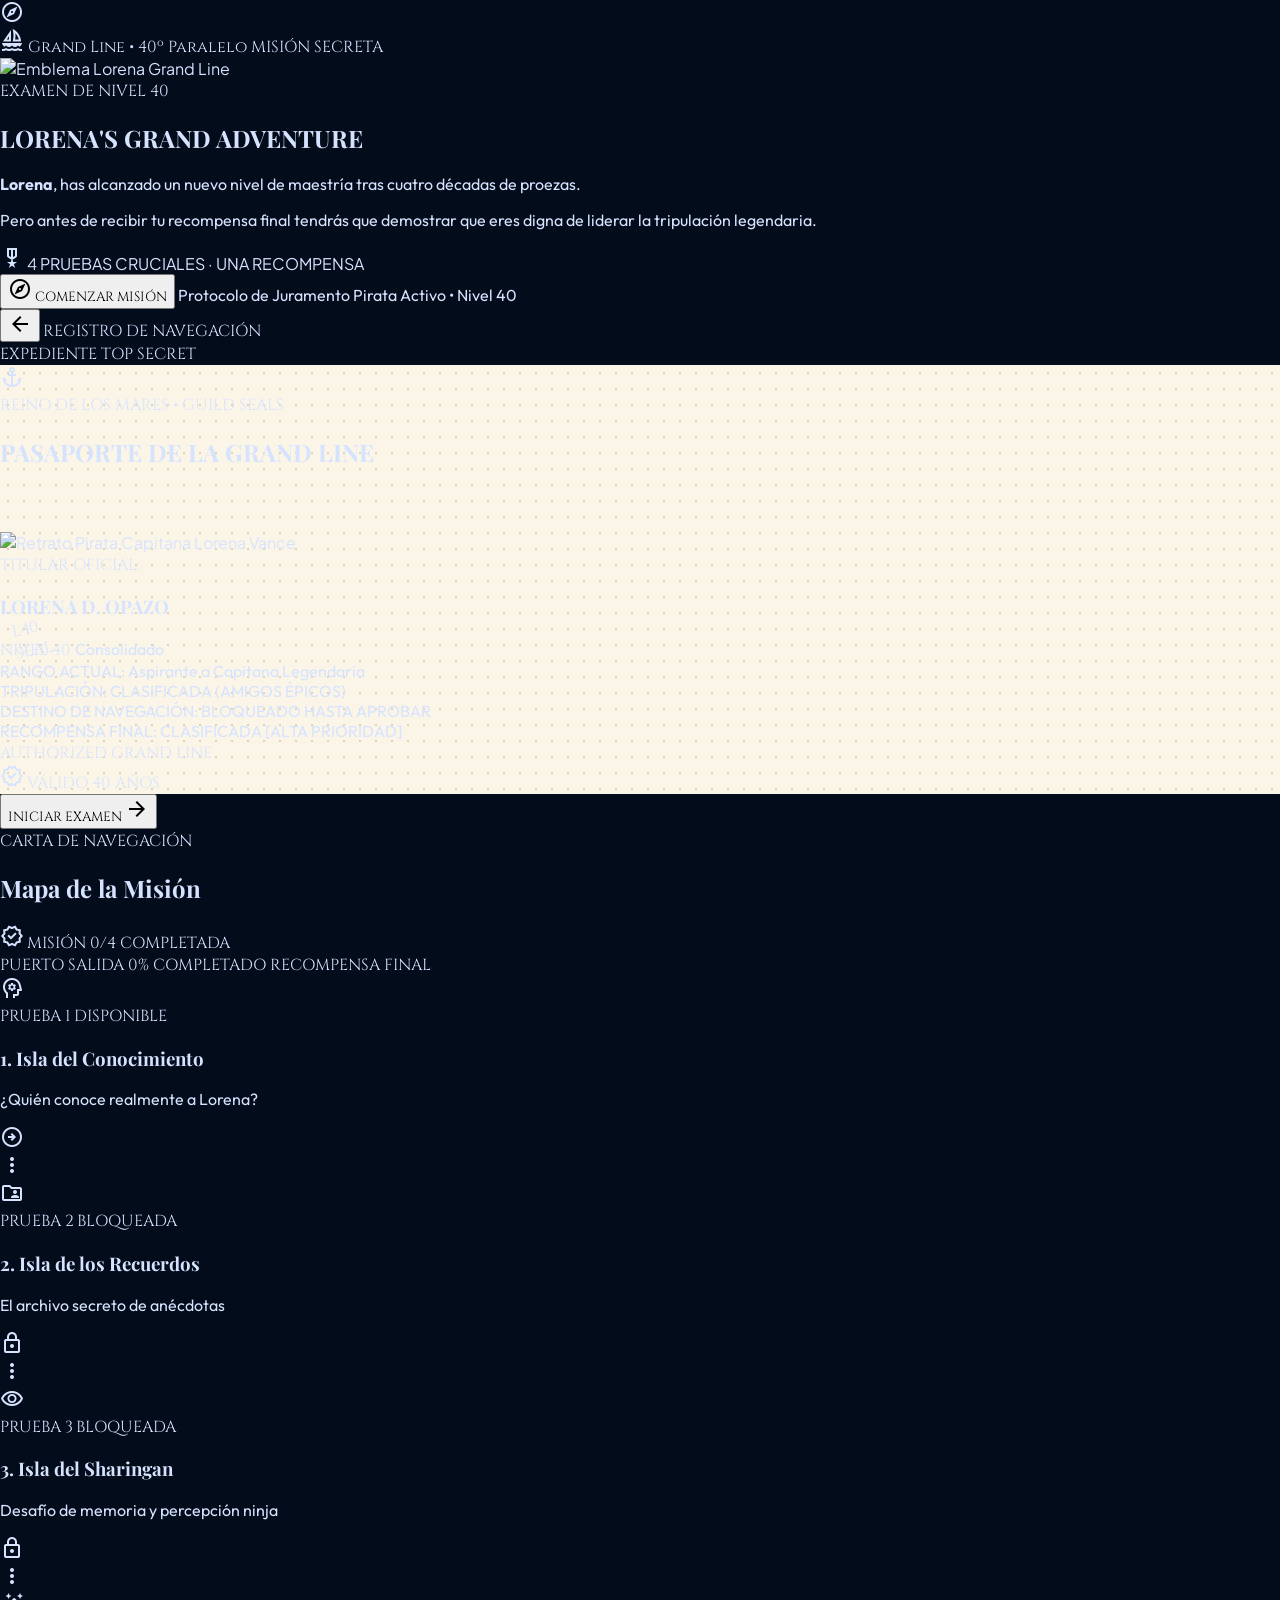
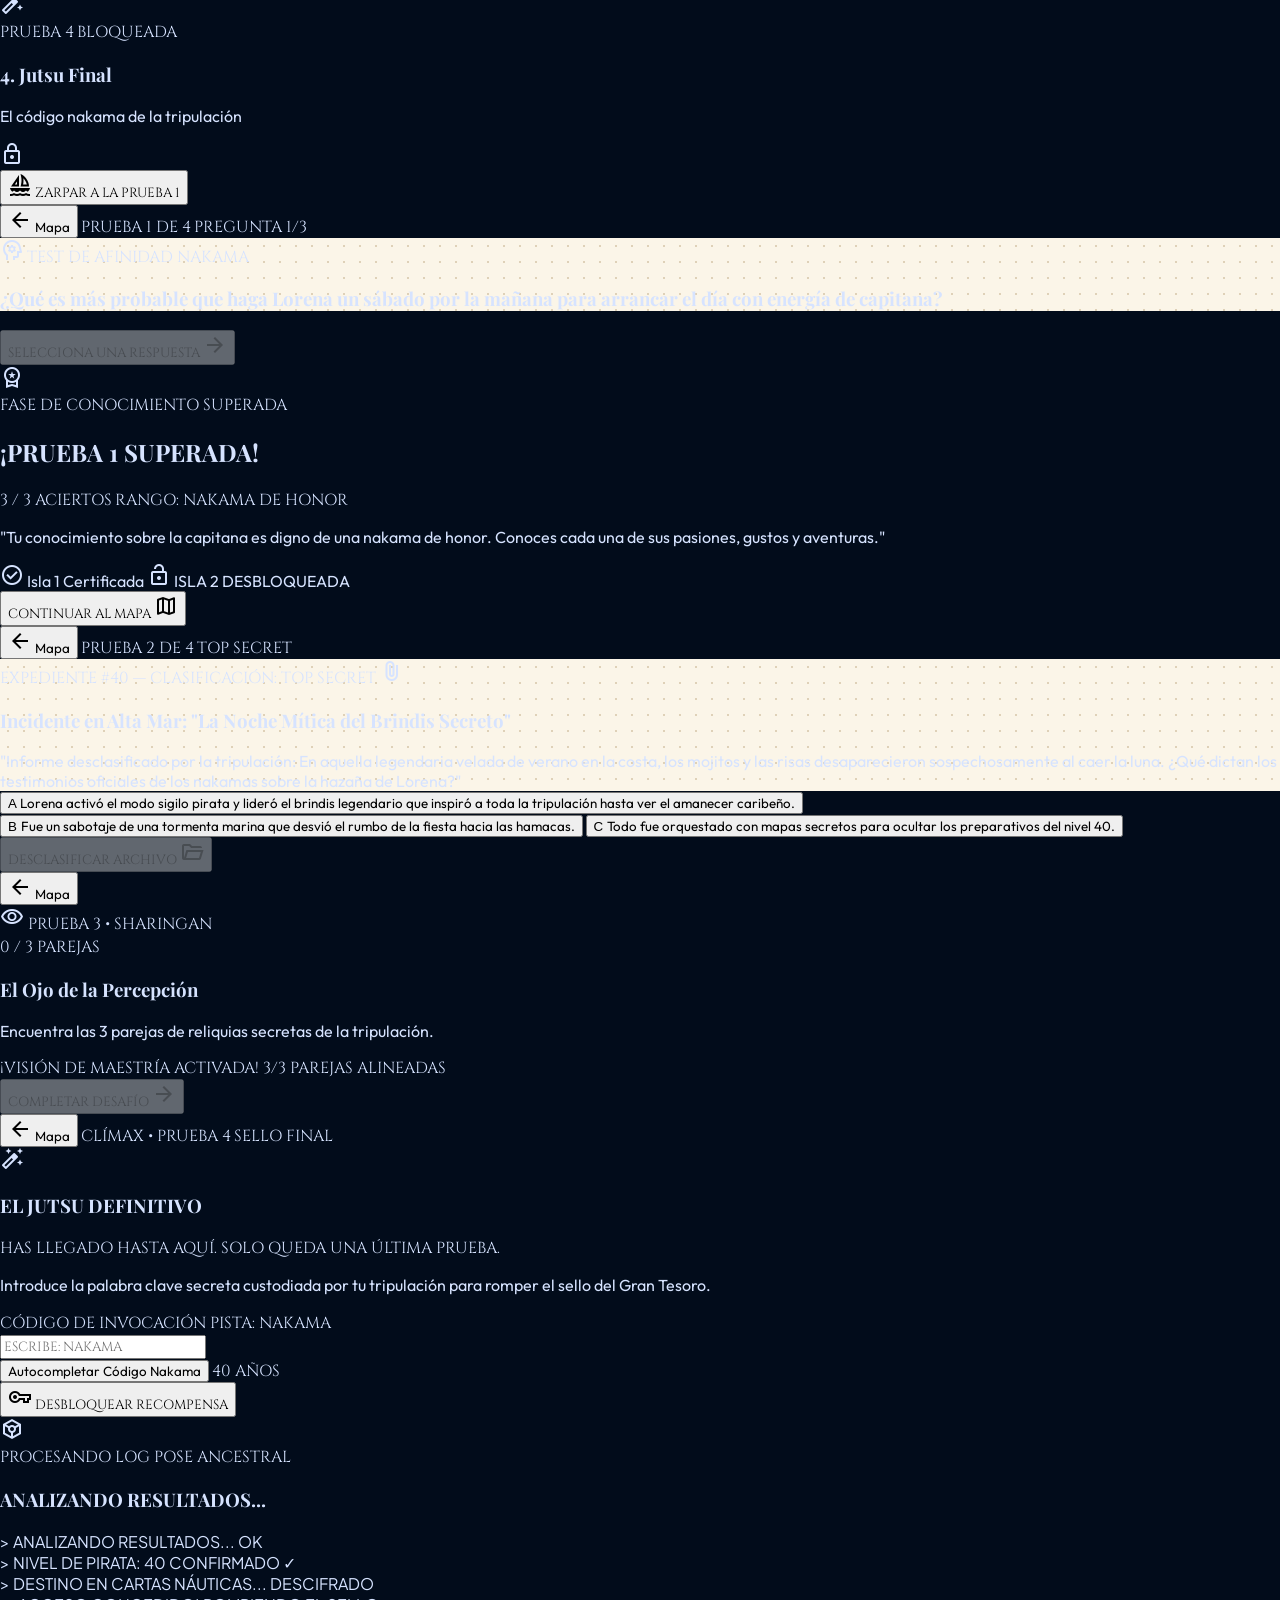
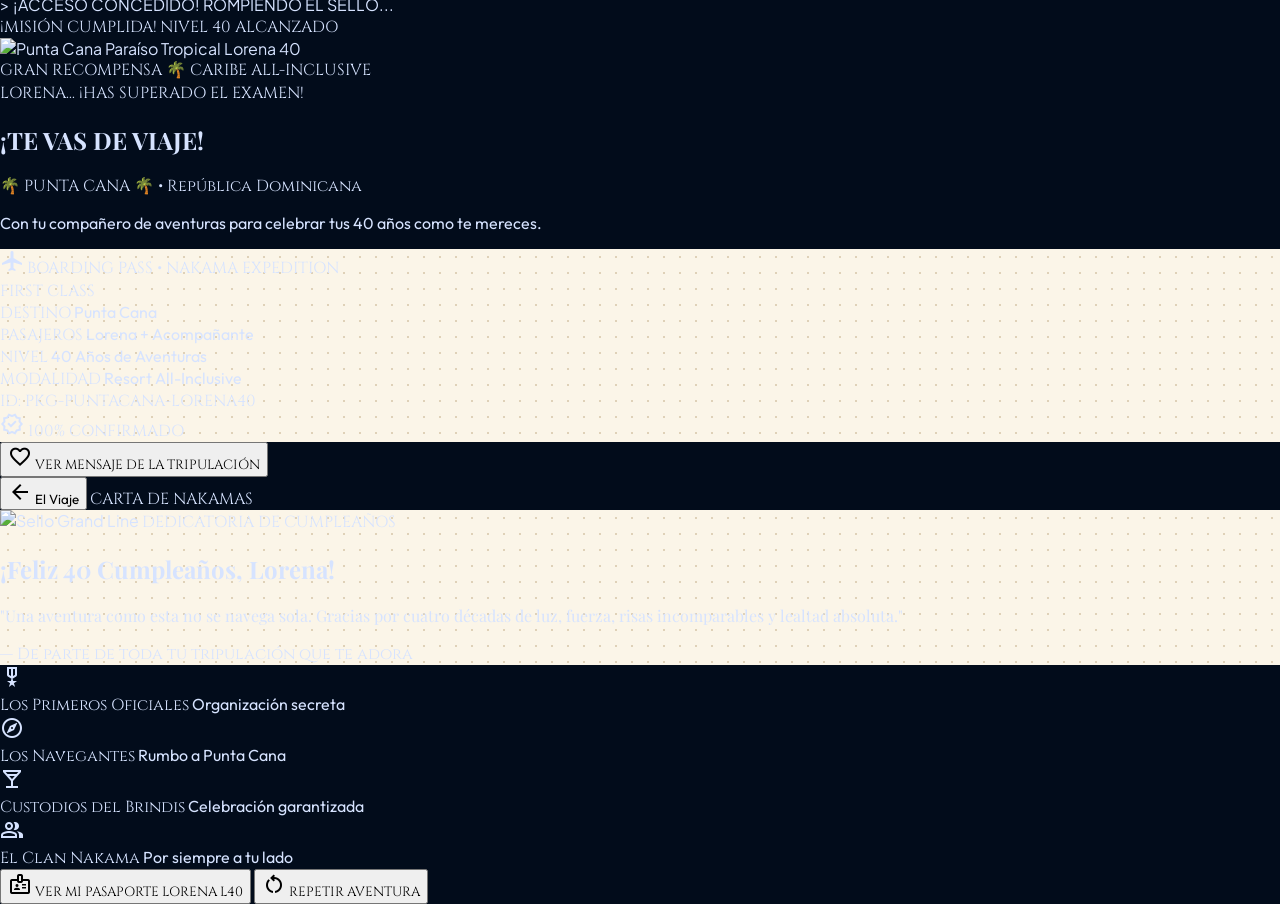
==== index.html @ ae511974 "cambios diseño" ====
<!DOCTYPE html>

<html class="dark" lang="es"><head>
<meta charset="utf-8"/>
<meta content="width=device-width, initial-scale=1.0, maximum-scale=1.0, user-scalable=no, viewport-fit=cover" name="viewport"/>
<title>Lorena L40 • Examen Grand Line</title>
<link href="https://fonts.googleapis.com" rel="preconnect"/>
<link crossorigin="" href="https://fonts.gstatic.com" rel="preconnect"/>
<link href="https://fonts.googleapis.com/css2?family=Outfit:wght@400;500;600;700;800&amp;family=Playfair+Display:ital,wght@0,600;0,700;0,900;1,600&amp;family=Plus+Jakarta+Sans:wght@400;500;600;700&amp;family=Cinzel:wght@600;700;900&amp;display=swap" rel="stylesheet"/>
<link href="https://fonts.googleapis.com/css2?family=Material+Symbols+Outlined:wght,FILL@100..700,0..1&amp;display=swap" rel="stylesheet"/>
<style>
    @layer base {
      html, body {
        margin: 0;
        padding: 0;
        background-color: #020c1b;
        color: #d6e3ff;
        font-family: 'Plus Jakarta Sans', sans-serif;
        -webkit-tap-highlight-color: transparent;
      }
    }
    .font-serif-pirate {
      font-family: 'Playfair Display', serif;
    }
    .font-cinzel {
      font-family: 'Cinzel', serif;
    }
    .font-outfit {
      font-family: 'Outfit', sans-serif;
    }
    .parchment-texture {
      background-color: #fbf5e8;
      background-image: radial-gradient(#dfd1b8 1px, transparent 0);
      background-size: 16px 16px;
    }
    .rotate-stamp {
      transform: rotate(-12deg);
    }
    /* Card flip for Memory Game */
    .perspective-1000 {
      perspective: 1000px;
    }
    .transform-style-3d {
      transform-style: preserve-3d;
    }
    .backface-hidden {
      backface-visibility: hidden;
    }
    .rotate-y-180 {
      transform: rotateY(180deg);
    }
    @keyframes pulseGlow {
      0%, 100% { box-shadow: 0 0 25px rgba(212,175,55,0.4), inset 0 0 15px rgba(212,175,55,0.2); }
      50% { box-shadow: 0 0 45px rgba(212,175,55,0.7), inset 0 0 25px rgba(212,175,55,0.4); }
    }
    .pulse-glow-gold {
      animation: pulseGlow 2.5s infinite ease-in-out;
    }
    @keyframes confettiFloat {
      0% { transform: translateY(0) rotate(0deg); opacity: 1; }
      100% { transform: translateY(600px) rotate(360deg); opacity: 0; }
    }
    .confetti-piece {
      position: absolute;
      width: 10px;
      height: 14px;
      border-radius: 2px;
      pointer-events: none;
      animation: confettiFloat 4s linear infinite;
    }
  </style>
<script src="https://cdn.tailwindcss.com?plugins=forms,container-queries"></script>
<script id="tailwind-config">
    tailwind.config = {
      darkMode: "class",
      theme: {
        extend: {
          colors: {
            "surface-container-lowest": "#010814",
            "surface-dim": "#041329",
            "surface": "#041329",
            "surface-container": "#0b1b36",
            "surface-container-high": "#142749",
            "surface-container-highest": "#1f3761",
            "on-surface": "#e2ecff",
            "on-surface-variant": "#bac6dc",
            "primary": "#f2ca50",
            "primary-container": "#d4af37",
            "on-primary": "#2a1f00",
            "tertiary": "#40e0d0",
            "tertiary-container": "#00534c",
            "secondary": "#ff6b6b",
            "secondary-container": "#8b0000",
            "antique-parchment": "#fbf5e8",
            "parchment-border": "#d8c49e",
            "parchment-ink": "#2d1b0c",
            "crimson-seal": "#a31d1d"
          }
        }
      }
    };
  </script>
</head>
<body class="bg-[#020c1b] text-on-surface min-h-screen flex flex-col justify-center items-center selection:bg-primary selection:text-on-primary antialiased">
<!-- Background Ambience Lines -->
<div class="fixed inset-0 pointer-events-none opacity-20 bg-[radial-gradient(circle_at_50%_20%,#1a365d_0%,transparent_70%)]"></div>
<!-- Real Fullscreen Mobile-First Container -->
<main class="w-full max-w-xl min-h-screen flex flex-col justify-between relative z-10 bg-surface shadow-[0_0_60px_rgba(0,0,0,0.85)] border-x border-[#1a2f50]/40 overflow-x-hidden">
<!-- ========================================================
         SCREEN 1: INTRO (DEFAULT ACTIVE)
    ======================================================== -->
<section class="app-screen flex flex-col justify-between min-h-screen px-6 py-8 relative" id="screen-intro">
<!-- Watermark Compass Rose -->
<div class="absolute -right-20 -top-20 w-80 h-80 opacity-5 pointer-events-none text-primary">
<span class="material-symbols-outlined text-[320px]">explore</span>
</div>
<!-- Header Top Status -->
<div class="flex items-center justify-between text-xs tracking-widest text-primary/80 font-cinzel uppercase pt-2">
<span class="flex items-center gap-1.5">
<span class="material-symbols-outlined text-[16px] text-tertiary">sailing</span>
          Grand Line • 40º Paralelo
        </span>
<span class="px-2 py-0.5 rounded-full bg-surface-container-high border border-primary/30 text-primary font-bold">
          MISIÓN SECRETA
        </span>
</div>
<!-- Center Hero Announcement -->
<div class="flex flex-col items-center text-center my-auto py-6">
<!-- Golden Compass Official Seal -->
<div class="relative mb-6">
<div class="absolute inset-0 rounded-full bg-primary/20 blur-xl animate-pulse"></div>
<img alt="Emblema Lorena Grand Line" class="w-32 h-32 object-contain relative z-10 drop-shadow-[0_10px_25px_rgba(212,175,55,0.45)]" src="https://lh3.googleusercontent.com/aida/[base64]"/>
</div>
<span class="px-3 py-1 rounded-full bg-secondary-container/80 text-[#ffd5d5] font-cinzel text-xs font-bold tracking-widest uppercase border border-red-500/40 mb-3 shadow-lg">
          EXAMEN DE NIVEL 40
        </span>
<h1 class="font-serif-pirate text-4xl sm:text-5xl text-primary font-bold tracking-tight leading-none mb-3">
          LORENA'S GRAND ADVENTURE
        </h1>
<div class="w-24 h-1 bg-gradient-to-r from-transparent via-primary to-transparent my-3"></div>
<div class="bg-surface-container-low/90 backdrop-blur-md p-5 rounded-2xl border border-primary/20 shadow-2xl text-left mt-2 max-w-md">
<p class="font-outfit text-base text-on-surface leading-relaxed mb-3">
<strong class="text-primary font-bold">Lorena</strong>, has alcanzado un nuevo nivel de maestría tras cuatro décadas de proezas.
          </p>
<p class="font-outfit text-sm text-on-surface-variant leading-relaxed mb-4">
            Pero antes de recibir tu recompensa final tendrás que demostrar que eres digna de liderar la tripulación legendaria.
          </p>
<div class="flex items-center gap-2 p-2.5 rounded-xl bg-surface-container-high/70 border border-tertiary/30 text-tertiary text-xs font-semibold uppercase tracking-wider">
<span class="material-symbols-outlined text-[20px]">military_tech</span>
<span>4 PRUEBAS CRUCIALES · UNA RECOMPENSA</span>
</div>
</div>
</div>
<!-- Action Button -->
<div class="flex flex-col gap-2 pt-4">
<button class="w-full py-4 px-6 rounded-2xl bg-gradient-to-r from-primary-container via-primary to-yellow-300 text-on-primary font-cinzel font-bold text-lg tracking-wider flex items-center justify-center gap-3 shadow-[0_8px_30px_rgba(212,175,55,0.35)] active:scale-98 transition-all hover:brightness-110" onclick="goToScreen('screen-passport')">
<span class="material-symbols-outlined text-[24px]">explore</span>
<span>COMENZAR MISIÓN</span>
</button>
<span class="text-center text-[11px] text-on-surface-variant/60 font-outfit uppercase tracking-widest">
          Protocolo de Juramento Pirata Activo • Nivel 40
        </span>
</div>
</section>
<!-- ========================================================
         SCREEN 2: PASAPORTE (PIRATE GUILD DOCUMENT)
    ======================================================== -->
<section class="app-screen hidden flex-col justify-between min-h-screen px-5 py-7 relative bg-[#090e17]" id="screen-passport">
<!-- Header -->
<div class="flex items-center justify-between border-b border-[#2d3f5e]/50 pb-3">
<div class="flex items-center gap-2">
<button class="text-on-surface-variant hover:text-primary transition-colors flex items-center" onclick="goToScreen('screen-intro')">
<span class="material-symbols-outlined text-[20px]">arrow_back</span>
</button>
<span class="font-cinzel text-xs text-primary font-bold tracking-widest uppercase">REGISTRO DE NAVEGACIÓN</span>
</div>
<span class="px-2.5 py-0.5 rounded bg-crimson-seal/80 text-white font-cinzel text-[10px] font-bold tracking-wider">
          EXPEDIENTE TOP SECRET
        </span>
</div>
<!-- Authentic Aged Parchment Document Card -->
<div class="my-auto py-3">
<div class="parchment-texture text-parchment-ink rounded-3xl p-5 border-4 border-parchment-border shadow-[0_20px_50px_rgba(0,0,0,0.8)] relative overflow-hidden flex flex-col gap-4">
<!-- Background Guild Stamp Watermark -->
<div class="absolute -right-12 -bottom-10 opacity-10 pointer-events-none rotate-12">
<span class="material-symbols-outlined text-[220px] text-parchment-ink">anchor</span>
</div>
<!-- Document Header -->
<div class="flex items-center justify-between border-b-2 border-dashed border-[#b8a078] pb-3">
<div class="flex flex-col">
<span class="font-cinzel text-[10px] tracking-widest text-[#7a5c32] font-bold">REINO DE LOS MARES • GUILD SEALS</span>
<h2 class="font-serif-pirate text-xl font-bold text-[#321706] tracking-tight">PASAPORTE DE LA GRAND LINE</h2>
</div>
<div class="w-10 h-10 rounded-full border-2 border-crimson-seal flex items-center justify-center text-crimson-seal font-cinzel text-[9px] font-extrabold uppercase text-center rotate-stamp leading-tight">
              L40<br/>SEAL
            </div>
</div>
<!-- Main Profile Row -->
<div class="flex gap-4 items-center">
<!-- Portrait Image with Authentic Stamp Framing -->
<div class="relative w-28 h-28 shrink-0 rounded-full border-4 border-[#bca06c] shadow-lg overflow-hidden bg-[#ecdcc0]">
<img alt="Retrato Pirata Capitana Lorena Vance" class="w-full h-full object-cover" src="https://lh3.googleusercontent.com/aida/[base64]"/>
<div class="absolute inset-0 bg-[#d4af37]/10 pointer-events-none"></div>
</div>
<!-- Identity Data -->
<div class="flex flex-col flex-1 min-w-0">
<span class="font-cinzel text-[10px] font-bold text-[#8c6735] uppercase tracking-wider">TITULAR OFICIAL:</span>
<h3 class="font-serif-pirate text-2xl font-black text-[#2e1505] truncate leading-tight">LORENA D. OPAZO</h3>
<div class="inline-flex items-center gap-1.5 mt-1">
<span class="px-2 py-0.5 rounded bg-crimson-seal text-white font-cinzel text-[10px] font-bold uppercase tracking-wider">
                  NIVEL 40
                </span>
<span class="text-[11px] font-bold text-[#6d4d23] font-outfit">Consolidado</span>
</div>
</div>
</div>
<!-- Specifications Ledger Table -->
<div class="bg-[#f0e3cc] rounded-xl p-3.5 border border-[#dfcdae] flex flex-col gap-2 font-outfit text-xs text-[#3a200d]">
<div class="flex justify-between items-center border-b border-[#dfcdae]/80 pb-1.5">
<span class="font-semibold text-[#735028]">RANGO ACTUAL:</span>
<span class="font-bold text-[#2e1505]">Aspirante a Capitana Legendaria</span>
</div>
<div class="flex justify-between items-center border-b border-[#dfcdae]/80 pb-1.5">
<span class="font-semibold text-[#735028]">TRIPULACIÓN:</span>
<span class="font-bold text-crimson-seal bg-red-100 px-1.5 py-0.5 rounded">CLASIFICADA (AMIGOS ÉPICOS)</span>
</div>
<div class="flex justify-between items-center border-b border-[#dfcdae]/80 pb-1.5">
<span class="font-semibold text-[#735028]">DESTINO DE NAVEGACIÓN:</span>
<span class="font-bold text-[#7a4800] bg-yellow-100 px-1.5 py-0.5 rounded">BLOQUEADO HASTA APROBAR</span>
</div>
<div class="flex justify-between items-center">
<span class="font-semibold text-[#735028]">RECOMPENSA FINAL:</span>
<span class="font-bold text-crimson-seal">CLASIFICADA [ALTA PRIORIDAD]</span>
</div>
</div>
<!-- Ink Badges and Foil Stamps Row -->
<div class="flex items-center justify-between pt-1">
<div class="flex items-center gap-2">
<span class="px-2 py-1 rounded border-2 border-crimson-seal text-crimson-seal font-cinzel text-[9px] font-bold uppercase rotate-stamp">
                AUTHORIZED
              </span>
<span class="px-2 py-1 rounded border-2 border-[#b8860b] text-[#7a5500] font-cinzel text-[9px] font-bold uppercase">
                GRAND LINE
              </span>
</div>
<div class="flex items-center gap-1 text-[#4a2c10]">
<span class="material-symbols-outlined text-[20px] text-[#b8860b]">verified</span>
<span class="font-cinzel text-[10px] font-bold">VÁLIDO 40 AÑOS</span>
</div>
</div>
</div>
</div>
<!-- Advance Action -->
<div class="flex flex-col gap-2 pt-2">
<button class="w-full py-4 px-6 rounded-2xl bg-gradient-to-r from-primary-container via-primary to-yellow-300 text-on-primary font-cinzel font-bold text-lg tracking-wider flex items-center justify-center gap-3 shadow-[0_8px_30px_rgba(212,175,55,0.35)] active:scale-98 transition-all hover:brightness-110" onclick="goToScreen('screen-map')">
<span>INICIAR EXAMEN</span>
<span class="material-symbols-outlined text-[22px]">arrow_forward</span>
</button>
</div>
</section>
<!-- ========================================================
         SCREEN 3: MAPA (HUB DE PROGRESO NÁUTICO)
    ======================================================== -->
<section class="app-screen hidden flex-col justify-between min-h-screen px-5 py-6 relative bg-gradient-to-b from-[#020b17] via-[#05142a] to-[#020c1b]" id="screen-map">
<!-- Header -->
<div class="flex items-center justify-between pb-3 border-b border-surface-container-high">
<div class="flex flex-col">
<span class="font-cinzel text-[11px] text-tertiary font-bold tracking-widest uppercase">CARTA DE NAVEGACIÓN</span>
<h2 class="font-serif-pirate text-2xl font-bold text-primary">Mapa de la Misión</h2>
</div>
<div class="bg-surface-container-high px-3 py-1.5 rounded-xl border border-primary/30 flex items-center gap-1.5 text-primary">
<span class="material-symbols-outlined text-[18px]">verified</span>
<span class="font-cinzel text-xs font-bold" id="map-progress-counter">MISIÓN 0/4 COMPLETADA</span>
</div>
</div>
<!-- Nautical Route Log Pose Tube Progress Bar -->
<div class="mt-4 flex flex-col gap-1.5">
<div class="flex justify-between text-[11px] font-cinzel text-on-surface-variant font-semibold">
<span>PUERTO SALIDA</span>
<span class="text-primary" id="progress-percentage-label">0% COMPLETADO</span>
<span>RECOMPENSA FINAL</span>
</div>
<div class="w-full h-3 rounded-full bg-surface-container-lowest p-0.5 border border-primary/20 shadow-inner">
<div class="h-full rounded-full bg-gradient-to-r from-tertiary via-primary to-yellow-300 transition-all duration-700 shadow-[0_0_12px_rgba(242,202,80,0.7)]" id="mission-progress-bar" style="width: 5%;"></div>
</div>
</div>
<!-- 4 Interactive Nautical Islands Stack -->
<div class="my-auto py-4 flex flex-col gap-3">
<!-- Island 1: Conocimiento -->
<div class="cursor-pointer bg-surface-container-high/90 hover:bg-surface-container-highest p-4 rounded-2xl border-2 border-primary/40 flex items-center justify-between transition-all duration-300 shadow-xl group" id="island-card-1" onclick="handleIslandClick(1)">
<div class="flex items-center gap-3.5">
<div class="w-12 h-12 rounded-xl bg-primary/20 text-primary flex items-center justify-center font-bold text-xl border border-primary/30 group-hover:scale-105 transition-transform" id="island-icon-1">
<span class="material-symbols-outlined text-[28px]">psychology</span>
</div>
<div class="flex flex-col">
<div class="flex items-center gap-2">
<span class="font-cinzel text-[10px] text-tertiary font-bold uppercase">PRUEBA 1</span>
<span class="px-2 py-0.5 rounded text-[9px] font-bold font-cinzel bg-primary/20 text-primary border border-primary/30" id="island-status-badge-1">DISPONIBLE</span>
</div>
<h3 class="font-serif-pirate text-lg font-bold text-white group-hover:text-primary transition-colors">1. Isla del Conocimiento</h3>
<p class="font-outfit text-xs text-on-surface-variant">¿Quién conoce realmente a Lorena?</p>
</div>
</div>
<span class="material-symbols-outlined text-primary text-[28px]" id="island-action-icon-1">arrow_circle_right</span>
</div>
<!-- Connecting Line 1 -->
<div class="flex justify-center -my-2 opacity-50">
<span class="material-symbols-outlined text-primary text-[18px]">more_vert</span>
</div>
<!-- Island 2: Archivo Secreto -->
<div class="cursor-not-allowed opacity-60 bg-surface-container/60 p-4 rounded-2xl border border-surface-container-highest flex items-center justify-between transition-all duration-300 shadow-md" id="island-card-2" onclick="handleIslandClick(2)">
<div class="flex items-center gap-3.5">
<div class="w-12 h-12 rounded-xl bg-surface-container-high text-on-surface-variant flex items-center justify-center font-bold text-xl border border-surface-container-highest" id="island-icon-2">
<span class="material-symbols-outlined text-[26px]">folder_shared</span>
</div>
<div class="flex flex-col">
<div class="flex items-center gap-2">
<span class="font-cinzel text-[10px] text-on-surface-variant font-bold uppercase">PRUEBA 2</span>
<span class="px-2 py-0.5 rounded text-[9px] font-bold font-cinzel bg-surface-container text-on-surface-variant" id="island-status-badge-2">BLOQUEADA</span>
</div>
<h3 class="font-serif-pirate text-lg font-bold text-on-surface-variant">2. Isla de los Recuerdos</h3>
<p class="font-outfit text-xs text-on-surface-variant/70">El archivo secreto de anécdotas</p>
</div>
</div>
<span class="material-symbols-outlined text-on-surface-variant text-[24px]" id="island-action-icon-2">lock</span>
</div>
<!-- Connecting Line 2 -->
<div class="flex justify-center -my-2 opacity-50">
<span class="material-symbols-outlined text-on-surface-variant text-[18px]">more_vert</span>
</div>
<!-- Island 3: Sharingan -->
<div class="cursor-not-allowed opacity-60 bg-surface-container/60 p-4 rounded-2xl border border-surface-container-highest flex items-center justify-between transition-all duration-300 shadow-md" id="island-card-3" onclick="handleIslandClick(3)">
<div class="flex items-center gap-3.5">
<div class="w-12 h-12 rounded-xl bg-surface-container-high text-secondary flex items-center justify-center font-bold text-xl border border-secondary/20" id="island-icon-3">
<span class="material-symbols-outlined text-[26px]">visibility</span>
</div>
<div class="flex flex-col">
<div class="flex items-center gap-2">
<span class="font-cinzel text-[10px] text-on-surface-variant font-bold uppercase">PRUEBA 3</span>
<span class="px-2 py-0.5 rounded text-[9px] font-bold font-cinzel bg-surface-container text-on-surface-variant" id="island-status-badge-3">BLOQUEADA</span>
</div>
<h3 class="font-serif-pirate text-lg font-bold text-on-surface-variant">3. Isla del Sharingan</h3>
<p class="font-outfit text-xs text-on-surface-variant/70">Desafío de memoria y percepción ninja</p>
</div>
</div>
<span class="material-symbols-outlined text-on-surface-variant text-[24px]" id="island-action-icon-3">lock</span>
</div>
<!-- Connecting Line 3 -->
<div class="flex justify-center -my-2 opacity-50">
<span class="material-symbols-outlined text-on-surface-variant text-[18px]">more_vert</span>
</div>
<!-- Island 4: Jutsu Final -->
<div class="cursor-not-allowed opacity-60 bg-surface-container/60 p-4 rounded-2xl border border-surface-container-highest flex items-center justify-between transition-all duration-300 shadow-md" id="island-card-4" onclick="handleIslandClick(4)">
<div class="flex items-center gap-3.5">
<div class="w-12 h-12 rounded-xl bg-surface-container-high text-primary flex items-center justify-center font-bold text-xl border border-primary/20" id="island-icon-4">
<span class="material-symbols-outlined text-[26px]">auto_fix_high</span>
</div>
<div class="flex flex-col">
<div class="flex items-center gap-2">
<span class="font-cinzel text-[10px] text-on-surface-variant font-bold uppercase">PRUEBA 4</span>
<span class="px-2 py-0.5 rounded text-[9px] font-bold font-cinzel bg-surface-container text-on-surface-variant" id="island-status-badge-4">BLOQUEADA</span>
</div>
<h3 class="font-serif-pirate text-lg font-bold text-on-surface-variant">4. Jutsu Final</h3>
<p class="font-outfit text-xs text-on-surface-variant/70">El código nakama de la tripulación</p>
</div>
</div>
<span class="material-symbols-outlined text-on-surface-variant text-[24px]" id="island-action-icon-4">lock</span>
</div>
</div>
<!-- Bottom Dynamic Nav Button -->
<div class="pt-2">
<button class="w-full py-4 px-6 rounded-2xl bg-gradient-to-r from-primary-container via-primary to-yellow-300 text-on-primary font-cinzel font-bold text-base tracking-wider flex items-center justify-center gap-2 shadow-lg active:scale-98 transition-all hover:brightness-110" id="map-primary-cta" onclick="startCurrentUnlockedPrueba()">
<span class="material-symbols-outlined text-[22px]">sailing</span>
<span id="map-primary-cta-text">ZARPAR A LA PRUEBA 1</span>
</button>
</div>
</section>
<!-- ========================================================
         SCREEN 4: PRUEBA 1 (TRIVIA "¿QUIÉN CONOCE A LORENA?")
    ======================================================== -->
<section class="app-screen hidden flex-col justify-between min-h-screen px-5 py-6 relative bg-[#0d1421]" id="screen-prueba1">
<!-- Header -->
<div class="flex items-center justify-between border-b border-surface-container-high pb-3">
<button class="text-on-surface-variant hover:text-primary flex items-center gap-1 font-outfit text-xs" onclick="goToScreen('screen-map')">
<span class="material-symbols-outlined text-[18px]">arrow_back</span>
          Mapa
        </button>
<span class="font-cinzel text-xs text-primary font-bold uppercase tracking-wider">PRUEBA 1 DE 4</span>
<span class="px-2.5 py-0.5 rounded bg-surface-container-high text-tertiary font-cinzel text-[11px] font-bold" id="quiz-question-badge">
          PREGUNTA 1/3
        </span>
</div>
<!-- Question Card (Parchment Accent) -->
<div class="my-auto py-2 flex flex-col gap-4">
<div class="parchment-texture text-parchment-ink p-5 rounded-2xl border-2 border-parchment-border shadow-xl flex flex-col gap-2 relative">
<div class="flex items-center gap-2 text-[#735028]">
<span class="material-symbols-outlined text-[22px]">psychology</span>
<span class="font-cinzel text-[11px] font-bold uppercase tracking-widest">TEST DE AFINIDAD NAKAMA</span>
</div>
<h3 class="font-serif-pirate text-xl sm:text-2xl font-bold leading-snug text-[#2b1706]" id="quiz-question-title">
            ¿Qué es más probable que haga Lorena un sábado por la mañana para arrancar el día con energía de capitana?
          </h3>
</div>
<!-- 4 Tactile Interactive Buttons -->
<div class="flex flex-col gap-2.5" id="quiz-options-container">
<!-- Dynamically populated via JS -->
</div>
<!-- Feedback Alert Container -->
<div class="hidden p-3 rounded-xl text-center font-outfit text-xs font-semibold animate-bounce" id="quiz-feedback-box"></div>
</div>
<!-- Footer Button -->
<div class="pt-2">
<button class="w-full py-4 px-6 rounded-2xl bg-surface-container-high text-on-surface-variant/40 font-cinzel font-bold text-base tracking-wider flex items-center justify-center gap-2 transition-all cursor-not-allowed" disabled="" id="quiz-next-btn" onclick="handleQuizNext()">
<span id="quiz-next-text">SELECCIONA UNA RESPUESTA</span>
<span class="material-symbols-outlined text-[20px]">arrow_forward</span>
</button>
</div>
</section>
<!-- ========================================================
         SCREEN 5: RESULTADO PRUEBA 1
    ======================================================== -->
<section class="app-screen hidden flex-col justify-between min-h-screen px-6 py-8 relative bg-gradient-to-b from-[#020b17] via-[#071933] to-[#020c1b]" id="screen-result1">
<div class="my-auto py-4 flex flex-col items-center text-center gap-4">
<!-- Trophy Gold Icon -->
<div class="relative">
<div class="absolute inset-0 rounded-full bg-primary/20 blur-xl"></div>
<div class="w-24 h-24 rounded-full bg-gradient-to-tr from-primary-container via-primary to-yellow-200 p-1 flex items-center justify-center shadow-[0_0_35px_rgba(212,175,55,0.6)]">
<div class="w-full h-full rounded-full bg-surface-container-lowest flex items-center justify-center text-primary">
<span class="material-symbols-outlined text-[48px]">workspace_premium</span>
</div>
</div>
</div>
<span class="px-3 py-1 rounded-full bg-tertiary/20 text-tertiary border border-tertiary/40 font-cinzel text-xs font-bold tracking-widest uppercase">
          FASE DE CONOCIMIENTO SUPERADA
        </span>
<h2 class="font-serif-pirate text-3xl font-bold text-primary">
          ¡PRUEBA 1 SUPERADA!
        </h2>
<!-- Score summary card -->
<div class="bg-surface-container-high/90 border border-primary/30 p-5 rounded-2xl shadow-xl w-full max-w-sm text-center flex flex-col gap-2">
<span class="font-cinzel text-2xl font-black text-tertiary">3 / 3 ACIERTOS</span>
<span class="font-cinzel text-xs text-primary font-bold uppercase tracking-wider">RANGO: NAKAMA DE HONOR</span>
<p class="font-outfit text-sm text-on-surface leading-relaxed mt-1">
            "Tu conocimiento sobre la capitana es digno de una nakama de honor. Conoces cada una de sus pasiones, gustos y aventuras."
          </p>
</div>
<!-- Unlock Badge -->
<div class="w-full max-w-sm bg-surface-container-low p-3 rounded-xl border border-tertiary/30 flex items-center justify-between text-xs font-outfit">
<span class="flex items-center gap-1.5 text-on-surface">
<span class="material-symbols-outlined text-tertiary text-[18px]">check_circle</span>
            Isla 1 Certificada
          </span>
<span class="text-primary font-bold flex items-center gap-1">
<span class="material-symbols-outlined text-[16px]">lock_open</span>
            ISLA 2 DESBLOQUEADA
          </span>
</div>
</div>
<div class="pt-2">
<button class="w-full py-4 px-6 rounded-2xl bg-gradient-to-r from-primary-container via-primary to-yellow-300 text-on-primary font-cinzel font-bold text-base tracking-wider flex items-center justify-center gap-2 shadow-lg active:scale-98 transition-all hover:brightness-110" onclick="advanceFromPrueba1()">
<span>CONTINUAR AL MAPA</span>
<span class="material-symbols-outlined text-[20px]">map</span>
</button>
</div>
</section>
<!-- ========================================================
         SCREEN 6: PRUEBA 2 (EL ARCHIVO SECRETO)
    ======================================================== -->
<section class="app-screen hidden flex-col justify-between min-h-screen px-5 py-6 relative bg-[#0a0f18]" id="screen-prueba2">
<!-- Header -->
<div class="flex items-center justify-between border-b border-surface-container-high pb-3">
<button class="text-on-surface-variant hover:text-primary flex items-center gap-1 font-outfit text-xs" onclick="goToScreen('screen-map')">
<span class="material-symbols-outlined text-[18px]">arrow_back</span>
          Mapa
        </button>
<span class="font-cinzel text-xs text-primary font-bold uppercase tracking-wider">PRUEBA 2 DE 4</span>
<span class="px-2.5 py-0.5 rounded bg-crimson-seal/80 text-white font-cinzel text-[10px] font-bold">
          TOP SECRET
        </span>
</div>
<!-- Dossier Folder -->
<div class="my-auto py-2 flex flex-col gap-4">
<div class="parchment-texture text-parchment-ink p-5 rounded-2xl border-l-8 border-crimson-seal border-y-2 border-r-2 border-parchment-border shadow-2xl relative flex flex-col gap-3">
<div class="flex items-center justify-between">
<span class="px-2 py-0.5 rounded bg-crimson-seal text-white font-cinzel text-[10px] font-bold tracking-widest uppercase">
              EXPEDIENTE #40 — CLASIFICACIÓN: TOP SECRET
            </span>
<span class="material-symbols-outlined text-[#7a5526]">attach_file</span>
</div>
<h3 class="font-serif-pirate text-xl font-bold text-[#2d1607] leading-tight">
            Incidente en Alta Mar: "La Noche Mítica del Brindis Secreto"
          </h3>
<div class="bg-[#f0e3ce] p-3.5 rounded-xl border border-[#dec9ab] font-outfit text-xs text-[#3a2211] italic leading-relaxed">
            "Informe desclasificado por la tripulación: En aquella legendaria velada de verano en la costa, los mojitos y las risas desaparecieron sospechosamente al caer la luna. ¿Qué dictan los testimonios oficiales de los nakamas sobre la hazaña de Lorena?"
          </div>
</div>
<!-- Riddle Statements -->
<div class="flex flex-col gap-2.5" id="dossier-options">
<button class="dossier-option text-left p-4 rounded-xl bg-surface-container-high/80 border border-primary/20 text-on-surface hover:bg-surface-container-highest transition-all flex items-start gap-3 active:scale-98" onclick="selectDossierOption(0)">
<span class="w-6 h-6 rounded-full bg-primary/20 text-primary flex items-center justify-center font-bold text-xs shrink-0 mt-0.5">A</span>
<span class="font-outfit text-xs leading-relaxed">Lorena activó el modo sigilo pirata y lideró el brindis legendario que inspiró a toda la tripulación hasta ver el amanecer caribeño.</span>
</button>
<button class="dossier-option text-left p-4 rounded-xl bg-surface-container-high/80 border border-primary/20 text-on-surface hover:bg-surface-container-highest transition-all flex items-start gap-3 active:scale-98" onclick="selectDossierOption(1)">
<span class="w-6 h-6 rounded-full bg-primary/20 text-primary flex items-center justify-center font-bold text-xs shrink-0 mt-0.5">B</span>
<span class="font-outfit text-xs leading-relaxed">Fue un sabotaje de una tormenta marina que desvió el rumbo de la fiesta hacia las hamacas.</span>
</button>
<button class="dossier-option text-left p-4 rounded-xl bg-surface-container-high/80 border border-primary/20 text-on-surface hover:bg-surface-container-highest transition-all flex items-start gap-3 active:scale-98" onclick="selectDossierOption(2)">
<span class="w-6 h-6 rounded-full bg-primary/20 text-primary flex items-center justify-center font-bold text-xs shrink-0 mt-0.5">C</span>
<span class="font-outfit text-xs leading-relaxed">Todo fue orquestado con mapas secretos para ocultar los preparativos del nivel 40.</span>
</button>
</div>
<div class="hidden p-3 rounded-xl bg-tertiary/20 border border-tertiary/50 text-tertiary text-xs font-semibold text-center font-outfit" id="dossier-feedback"></div>
</div>
<!-- Action -->
<div class="pt-2">
<button class="w-full py-4 px-6 rounded-2xl bg-surface-container-high text-on-surface-variant/40 font-cinzel font-bold text-base tracking-wider flex items-center justify-center gap-2 transition-all cursor-not-allowed" disabled="" id="dossier-confirm-btn" onclick="confirmDossierAnswer()">
<span>DESCLASIFICAR ARCHIVO</span>
<span class="material-symbols-outlined text-[20px]">folder_open</span>
</button>
</div>
</section>
<!-- ========================================================
         SCREEN 7: PRUEBA 3 (EL SHARINGAN • MEMORIA NINJA)
    ======================================================== -->
<section class="app-screen hidden flex-col justify-between min-h-screen px-5 py-6 relative bg-gradient-to-b from-[#13070b] via-[#0a0712] to-[#030914]" id="screen-prueba3">
<!-- Header -->
<div class="flex items-center justify-between border-b border-secondary/30 pb-3">
<button class="text-on-surface-variant hover:text-secondary flex items-center gap-1 font-outfit text-xs" onclick="goToScreen('screen-map')">
<span class="material-symbols-outlined text-[18px]">arrow_back</span>
          Mapa
        </button>
<div class="flex items-center gap-1.5 text-secondary font-cinzel text-xs font-bold uppercase tracking-wider">
<span class="material-symbols-outlined text-[16px]">visibility</span>
          PRUEBA 3 • SHARINGAN
        </div>
<span class="px-2.5 py-0.5 rounded bg-secondary-container/80 text-white font-cinzel text-[10px] font-bold" id="memory-pairs-badge">
          0 / 3 PAREJAS
        </span>
</div>
<!-- Game Stage -->
<div class="my-auto py-2 flex flex-col items-center">
<div class="text-center mb-4">
<h3 class="font-serif-pirate text-2xl text-secondary font-bold">El Ojo de la Percepción</h3>
<p class="font-outfit text-xs text-on-surface-variant mt-1">
            Encuentra las 3 parejas de reliquias secretas de la tripulación.
          </p>
</div>
<!-- 6 Cards Grid (3x2) with 3D Flip -->
<div class="grid grid-cols-3 gap-3 w-full max-w-sm perspective-1000" id="memory-grid">
<!-- Dynamically created in JS -->
</div>
<div class="hidden mt-4 p-3 rounded-xl bg-secondary/20 border border-secondary text-secondary font-cinzel text-xs font-bold uppercase text-center animate-pulse" id="memory-success-banner">
          ¡VISIÓN DE MAESTRÍA ACTIVADA! 3/3 PAREJAS ALINEADAS
        </div>
</div>
<!-- Action -->
<div class="pt-2">
<button class="w-full py-4 px-6 rounded-2xl bg-surface-container-high text-on-surface-variant/40 font-cinzel font-bold text-base tracking-wider flex items-center justify-center gap-2 transition-all cursor-not-allowed" disabled="" id="memory-next-btn" onclick="advanceFromPrueba3()">
<span>COMPLETAR DESAFÍO</span>
<span class="material-symbols-outlined text-[20px]">arrow_forward</span>
</button>
</div>
</section>
<!-- ========================================================
         SCREEN 8: PRUEBA 4 (EL JUTSU DEFINITIVO)
    ======================================================== -->
<section class="app-screen hidden flex-col justify-between min-h-screen px-5 py-6 relative bg-gradient-to-b from-[#140b02] via-[#0b121e] to-[#020b18]" id="screen-prueba4">
<!-- Header -->
<div class="flex items-center justify-between border-b border-primary/30 pb-3">
<button class="text-on-surface-variant hover:text-primary flex items-center gap-1 font-outfit text-xs" onclick="goToScreen('screen-map')">
<span class="material-symbols-outlined text-[18px]">arrow_back</span>
          Mapa
        </button>
<span class="font-cinzel text-xs text-primary font-bold uppercase tracking-wider">CLÍMAX • PRUEBA 4</span>
<span class="px-2 py-0.5 rounded bg-primary/20 text-primary border border-primary/30 font-cinzel text-[10px] font-bold">
          SELLO FINAL
        </span>
</div>
<!-- Finale Center Stage -->
<div class="my-auto py-2 flex flex-col items-center text-center gap-4">
<!-- Glowing Kunai Rune Seal -->
<div class="relative">
<div class="absolute inset-0 rounded-full bg-primary/30 blur-2xl animate-pulse"></div>
<div class="w-20 h-20 rounded-full bg-surface-container-highest border-2 border-primary flex items-center justify-center text-primary relative z-10 shadow-[0_0_30px_rgba(242,202,80,0.5)]">
<span class="material-symbols-outlined text-[40px]">auto_fix_high</span>
</div>
</div>
<div class="flex flex-col gap-1 max-w-sm">
<h3 class="font-serif-pirate text-3xl font-bold text-primary">EL JUTSU DEFINITIVO</h3>
<p class="font-cinzel text-xs text-tertiary tracking-wider font-semibold">HAS LLEGADO HASTA AQUÍ. SOLO QUEDA UNA ÚLTIMA PRUEBA.</p>
<p class="font-outfit text-xs text-on-surface-variant mt-2 leading-relaxed">
            Introduce la palabra clave secreta custodiada por tu tripulación para romper el sello del Gran Tesoro.
          </p>
</div>
<!-- Secret Inscription Box -->
<div class="w-full max-w-sm bg-surface-container-low p-5 rounded-2xl border border-primary/30 shadow-2xl flex flex-col gap-3">
<label class="font-cinzel text-[11px] text-primary/80 uppercase tracking-widest font-bold text-left flex justify-between" for="secret-code-input">
<span>CÓDIGO DE INVOCACIÓN</span>
<span class="text-tertiary">PISTA: NAKAMA</span>
</label>
<div class="relative">
<input class="w-full py-3.5 px-4 bg-surface-container-lowest border-2 border-primary/40 focus:border-primary rounded-xl text-center font-cinzel text-xl tracking-[0.25em] text-primary placeholder:text-primary/30 uppercase focus:outline-none focus:ring-2 focus:ring-primary/50" id="secret-code-input" maxlength="12" placeholder="ESCRIBE: NAKAMA" type="text"/>
</div>
<div class="flex items-center justify-between gap-2 pt-1">
<button class="text-[11px] font-outfit text-tertiary hover:underline" onclick="fillSecretCode('NAKAMA')">Autocompletar Código Nakama</button>
<span class="text-[11px] font-cinzel text-on-surface-variant">40 AÑOS</span>
</div>
</div>
</div>
<!-- Action -->
<div class="pt-2">
<button class="w-full py-4 px-6 rounded-2xl bg-gradient-to-r from-primary-container via-primary to-yellow-300 text-on-primary font-cinzel font-black text-lg tracking-wider flex items-center justify-center gap-2 shadow-[0_10px_35px_rgba(212,175,55,0.4)] active:scale-98 transition-all hover:brightness-110 pulse-glow-gold" onclick="handleJutsuSubmit()">
<span class="material-symbols-outlined text-[24px]">vpn_key</span>
<span>DESBLOQUEAR RECOMPENSA</span>
</button>
</div>
</section>
<!-- ========================================================
         SCREEN 9: TRANSICIÓN CINEMATOGRÁFICA
    ======================================================== -->
<section class="app-screen hidden flex-col justify-center items-center min-h-screen px-6 py-8 relative bg-black text-center" id="screen-cinematic">
<!-- Radar Scanner -->
<div class="relative w-44 h-44 flex items-center justify-center mb-8">
<div class="absolute inset-0 rounded-full border border-primary/20 animate-ping"></div>
<div class="absolute inset-2 rounded-full border-2 border-dashed border-tertiary/40 animate-spin"></div>
<div class="w-24 h-24 rounded-full bg-[#041329] border border-primary flex items-center justify-center text-primary shadow-[0_0_40px_rgba(212,175,55,0.7)]">
<span class="material-symbols-outlined text-[44px]">token</span>
</div>
</div>
<span class="font-cinzel text-xs text-primary font-bold tracking-widest uppercase mb-2">
        PROCESANDO LOG POSE ANCESTRAL
      </span>
<h3 class="font-serif-pirate text-2xl font-bold text-white mb-6" id="cinematic-heading">
        ANALIZANDO RESULTADOS...
      </h3>
<!-- Terminal Logs -->
<div class="w-full max-w-sm bg-[#040d1a] border border-primary/30 p-4 rounded-xl text-left font-mono text-xs text-tertiary flex flex-col gap-2 shadow-2xl">
<div class="opacity-0 transition-opacity duration-300 flex items-center gap-2" id="log-line-1">
<span class="text-primary font-bold">&gt;</span> ANALIZANDO RESULTADOS... OK
        </div>
<div class="opacity-0 transition-opacity duration-300 flex items-center gap-2" id="log-line-2">
<span class="text-primary font-bold">&gt;</span> NIVEL DE PIRATA: 40 CONFIRMADO ✓
        </div>
<div class="opacity-0 transition-opacity duration-300 flex items-center gap-2" id="log-line-3">
<span class="text-primary font-bold">&gt;</span> DESTINO EN CARTAS NÁUTICAS... DESCIFRADO
        </div>
<div class="opacity-0 transition-opacity duration-300 flex items-center gap-2 text-primary font-bold" id="log-line-4">
<span class="animate-pulse">&gt;</span> ¡ACCESO CONCEDIDO! ROMPIENDO EL SELLO...
        </div>
</div>
<!-- Loading Bar -->
<div class="w-full max-w-sm h-2 rounded-full bg-surface-container-lowest mt-6 overflow-hidden border border-primary/20">
<div class="h-full bg-gradient-to-r from-tertiary to-primary transition-all duration-300" id="cinematic-progress" style="width: 0%;"></div>
</div>
</section>
<!-- ========================================================
         SCREEN 10: REVEAL FINAL (¡PUNTA CANA!)
    ======================================================== -->
<section class="app-screen hidden flex-col justify-between min-h-screen px-5 py-6 relative bg-gradient-to-b from-[#010915] via-[#04142b] to-[#020b18] overflow-hidden" id="screen-reveal">
<!-- Confetti Particles Canvas/Container -->
<div class="absolute inset-0 pointer-events-none z-20 overflow-hidden" id="confetti-container"></div>
<!-- Header Celebration -->
<div class="flex items-center justify-between pb-2 border-b border-primary/20 z-10">
<span class="font-cinzel text-[11px] text-tertiary font-bold tracking-widest uppercase">¡MISIÓN CUMPLIDA!</span>
<span class="px-2.5 py-0.5 rounded bg-primary text-on-primary font-cinzel text-[10px] font-black uppercase shadow-md">
          NIVEL 40 ALCANZADO
        </span>
</div>
<!-- Content Scrollable Body -->
<div class="my-auto py-2 flex flex-col gap-3.5 z-10">
<!-- Tropical Paradise Hero Banner -->
<div class="relative w-full h-48 rounded-2xl overflow-hidden shadow-[0_12px_35px_rgba(0,0,0,0.8)] border border-primary/40">
<img alt="Punta Cana Paraíso Tropical Lorena 40" class="w-full h-full object-cover" src="https://lh3.googleusercontent.com/aida/[base64]"/>
<div class="absolute inset-0 bg-gradient-to-t from-black/80 via-black/20 to-transparent"></div>
<div class="absolute bottom-3 left-4 right-4 flex items-center justify-between text-white font-cinzel">
<span class="px-2 py-0.5 rounded bg-primary text-on-primary text-[10px] font-bold">GRAN RECOMPENSA</span>
<span class="text-xs font-bold text-yellow-200 flex items-center gap-1">🌴 CARIBE ALL-INCLUSIVE</span>
</div>
</div>
<!-- Typography Explosion -->
<div class="text-center flex flex-col items-center">
<span class="font-cinzel text-xs text-tertiary font-bold uppercase tracking-widest">LORENA... ¡HAS SUPERADO EL EXAMEN!</span>
<h2 class="font-serif-pirate text-3xl sm:text-4xl text-primary font-black leading-none mt-1">
            ¡TE VAS DE VIAJE!
          </h2>
<div class="inline-flex items-center gap-2 text-tertiary font-cinzel text-base font-extrabold mt-1">
<span>🌴 PUNTA CANA 🌴</span>
<span class="text-white text-xs font-sans">• República Dominicana</span>
</div>
<p class="font-outfit text-xs text-on-surface-variant mt-1">
            Con tu compañero de aventuras para celebrar tus 40 años como te mereces.
          </p>
</div>
<!-- Luxury Boarding Pass VIP Card -->
<div class="parchment-texture text-parchment-ink p-4 rounded-2xl border-2 border-primary shadow-2xl flex flex-col gap-3 relative">
<div class="flex items-center justify-between border-b border-[#3d2314]/20 pb-2">
<div class="flex items-center gap-1.5">
<span class="material-symbols-outlined text-crimson-seal text-[20px]">flight</span>
<span class="font-cinzel text-[11px] font-extrabold text-[#3a200d] uppercase tracking-wider">BOARDING PASS • NAKAMA EXPEDITION</span>
</div>
<span class="px-2 py-0.5 rounded bg-primary text-[#2a170a] font-cinzel text-[9px] font-bold">FIRST CLASS</span>
</div>
<div class="grid grid-cols-2 gap-2 text-xs font-outfit">
<div class="bg-[#f0e3cc] p-2 rounded-lg">
<span class="block text-[10px] font-cinzel text-[#7a5526] font-bold uppercase">DESTINO</span>
<span class="font-bold text-[#2e1505] text-sm">Punta Cana</span>
</div>
<div class="bg-[#f0e3cc] p-2 rounded-lg">
<span class="block text-[10px] font-cinzel text-[#7a5526] font-bold uppercase">PASAJEROS</span>
<span class="font-bold text-[#2e1505] text-sm">Lorena + Acompañante</span>
</div>
<div class="bg-[#f0e3cc] p-2 rounded-lg">
<span class="block text-[10px] font-cinzel text-[#7a5526] font-bold uppercase">NIVEL</span>
<span class="font-bold text-crimson-seal text-sm">40 Años de Aventuras</span>
</div>
<div class="bg-[#f0e3cc] p-2 rounded-lg">
<span class="block text-[10px] font-cinzel text-[#7a5526] font-bold uppercase">MODALIDAD</span>
<span class="font-bold text-[#2e1505] text-sm">Resort All-Inclusive</span>
</div>
</div>
<div class="flex items-center justify-between pt-1 border-t border-[#3d2314]/20 text-[10px] font-cinzel text-[#7a5526]">
<span>ID: PKG-PUNTACANA-LORENA40</span>
<div class="flex items-center gap-1 text-crimson-seal font-bold">
<span class="material-symbols-outlined text-[16px]">verified</span>
              100% CONFIRMADO
            </div>
</div>
</div>
</div>
<!-- Action -->
<div class="pt-2 z-10">
<button class="w-full py-4 px-6 rounded-2xl bg-gradient-to-r from-primary-container via-primary to-yellow-300 text-on-primary font-cinzel font-bold text-base tracking-wider flex items-center justify-center gap-2 shadow-[0_8px_30px_rgba(212,175,55,0.4)] active:scale-98 transition-all hover:brightness-110" onclick="goToScreen('screen-crew')">
<span class="material-symbols-outlined text-[22px]">favorite</span>
<span>VER MENSAJE DE LA TRIPULACIÓN</span>
</button>
</div>
</section>
<!-- ========================================================
         SCREEN 11: MENSAJE FINAL (LA TRIPULACIÓN)
    ======================================================== -->
<section class="app-screen hidden flex-col justify-between min-h-screen px-5 py-6 relative bg-gradient-to-b from-[#110b05] via-[#09070f] to-[#030914] overflow-y-auto" id="screen-crew">
<!-- Top Brand -->
<div class="flex items-center justify-between border-b border-primary/20 pb-3">
<button class="text-on-surface-variant hover:text-primary flex items-center gap-1 font-outfit text-xs" onclick="goToScreen('screen-reveal')">
<span class="material-symbols-outlined text-[18px]">arrow_back</span>
          El Viaje
        </button>
<span class="font-cinzel text-xs text-primary font-bold uppercase tracking-wider">CARTA DE NAKAMAS</span>
<span class="w-6"></span>
</div>
<!-- Emotional Candlelight Parchment Scroll -->
<div class="my-auto py-3 flex flex-col gap-4">
<div class="parchment-texture text-parchment-ink p-5 rounded-3xl border-4 border-parchment-border shadow-2xl relative flex flex-col items-center text-center gap-3">
<img alt="Sello Grand Line" class="w-16 h-16 object-contain drop-shadow" src="https://lh3.googleusercontent.com/aida/[base64]"/>
<span class="font-cinzel text-xs font-bold text-crimson-seal uppercase tracking-widest">
            DEDICATORIA DE CUMPLEAÑOS
          </span>
<h2 class="font-serif-pirate text-3xl font-black text-[#2e1505] leading-tight">
            ¡Feliz 40 Cumpleaños, Lorena!
          </h2>
<div class="w-16 h-0.5 bg-[#8b5a2b]/30"></div>
<p class="font-serif-pirate italic text-base text-[#3d2314] leading-relaxed max-w-sm">
            "Una aventura como esta no se navega sola. Gracias por cuatro décadas de luz, fuerza, risas incomparables y lealtad absoluta."
          </p>
<span class="font-cinzel text-xs font-black text-crimson-seal uppercase tracking-widest mt-1">
            — De parte de toda tu tripulación que te adora
          </span>
</div>
<!-- Crew Members / Badges Grid -->
<div class="grid grid-cols-2 gap-2.5">
<div class="bg-surface-container-high/90 border border-primary/30 p-3 rounded-xl flex items-center gap-2.5 shadow">
<span class="material-symbols-outlined text-primary text-[24px]">military_tech</span>
<div class="flex flex-col">
<span class="font-cinzel text-xs font-bold text-white">Los Primeros Oficiales</span>
<span class="text-[10px] text-on-surface-variant font-outfit">Organización secreta</span>
</div>
</div>
<div class="bg-surface-container-high/90 border border-primary/30 p-3 rounded-xl flex items-center gap-2.5 shadow">
<span class="material-symbols-outlined text-tertiary text-[24px]">explore</span>
<div class="flex flex-col">
<span class="font-cinzel text-xs font-bold text-white">Los Navegantes</span>
<span class="text-[10px] text-on-surface-variant font-outfit">Rumbo a Punta Cana</span>
</div>
</div>
<div class="bg-surface-container-high/90 border border-primary/30 p-3 rounded-xl flex items-center gap-2.5 shadow">
<span class="material-symbols-outlined text-secondary text-[24px]">local_bar</span>
<div class="flex flex-col">
<span class="font-cinzel text-xs font-bold text-white">Custodios del Brindis</span>
<span class="text-[10px] text-on-surface-variant font-outfit">Celebración garantizada</span>
</div>
</div>
<div class="bg-surface-container-high/90 border border-primary/30 p-3 rounded-xl flex items-center gap-2.5 shadow">
<span class="material-symbols-outlined text-yellow-300 text-[24px]">group</span>
<div class="flex flex-col">
<span class="font-cinzel text-xs font-bold text-white">El Clan Nakama</span>
<span class="text-[10px] text-on-surface-variant font-outfit">Por siempre a tu lado</span>
</div>
</div>
</div>
</div>
<!-- Action Buttons -->
<div class="flex flex-col gap-2 pt-2">
<button class="w-full py-3.5 px-6 rounded-xl bg-surface-container-high border border-primary/40 text-primary font-cinzel font-bold text-sm tracking-wider flex items-center justify-center gap-2 hover:bg-surface-container-highest transition-colors" onclick="goToScreen('screen-passport')">
<span class="material-symbols-outlined text-[18px]">badge</span>
<span>VER MI PASAPORTE LORENA L40</span>
</button>
<button class="w-full py-4 px-6 rounded-2xl bg-gradient-to-r from-primary-container via-primary to-yellow-300 text-on-primary font-cinzel font-bold text-base tracking-wider flex items-center justify-center gap-2 shadow-lg active:scale-98 transition-all hover:brightness-110" onclick="resetAdventure()">
<span class="material-symbols-outlined text-[20px]">restart_alt</span>
<span>REPETIR AVENTURA</span>
</button>
</div>
</section>
</main>
<!-- ========================================================
       APPLICATION LOGIC & STATE MACHINE
  ======================================================== -->
<script>
    // State Tracker
    const state = {
      completedIslands: 0, // 0 to 4
      quizQuestionIdx: 0,
      quizSelectedOpt: null,
      dossierSelectedOpt: null,
      memoryMatchedPairs: 0,
      memoryFlippedCards: []
    };

    // Quiz Questions Data for Prueba 1
    const quizQuestions = [
      {
        question: "¿Qué es más probable que haga Lorena un sábado por la mañana para arrancar el día con energía de capitana?",
        options: [
          { text: "Madrugar con un café épico y planear la próxima gran aventura.", correct: true },
          { text: "Dormir hasta el mediodía con tapones y antifaz.", correct: false },
          { text: "Ver tutoriales de jardinería marina en silencio.", correct: false },
          { text: "Salir a correr 20 km sin avisar a nadie.", correct: false }
        ]
      },
      {
        question: "¿Cuál es el superpoder secreto de Lorena cuando organiza un plan con sus amigos y nakamas?",
        options: [
          { text: "Hacer listas interminables que nadie sigue.", correct: false },
          { text: "Contagiar una energía arrolladora y conseguir que todos se rían hasta llorar.", correct: true },
          { text: "Desaparecer a las 10 de la noche sin despedirse.", correct: false },
          { text: "Llegar siempre una hora antes al punto de encuentro.", correct: false }
        ]
      },
      {
        question: "¿Qué lección pirata resume mejor las cuatro décadas de proezas de Lorena?",
        options: [
          { text: "Que los tesoros más valiosos son las personas con las que compartes el viaje.", correct: true },
          { text: "Que hay que quedarse siempre en aguas tranquilas.", correct: false },
          { text: "Que nunca se debe sonreír ante las tormentas.", correct: false },
          { text: "Que un pirata nunca come postre.", correct: false }
        ]
      }
    ];

    // Navigation Router
    function goToScreen(screenId) {
      document.querySelectorAll('.app-screen').forEach(scr => {
        scr.classList.add('hidden');
        scr.classList.remove('flex');
      });
      const target = document.getElementById(screenId);
      if (target) {
        target.classList.remove('hidden');
        target.classList.add('flex');
        window.scrollTo({ top: 0, behavior: 'smooth' });
      }

      // Screen specific initializers
      if (screenId === 'screen-map') updateMapUI();
      if (screenId === 'screen-prueba1') initQuiz();
      if (screenId === 'screen-prueba3') initMemoryGame();
      if (screenId === 'screen-reveal') triggerConfetti();
    }

    // ==========================================
    // MAP SYSTEM & ISLAND UNLOCKS
    // ==========================================
    function updateMapUI() {
      const counter = document.getElementById('map-progress-counter');
      const progressBar = document.getElementById('mission-progress-bar');
      const percentageLabel = document.getElementById('progress-percentage-label');
      const ctaBtn = document.getElementById('map-primary-cta');
      const ctaText = document.getElementById('map-primary-cta-text');

      const percent = Math.max(5, state.completedIslands * 25);
      progressBar.style.width = percent + '%';
      counter.textContent = `MISIÓN ${state.completedIslands}/4 COMPLETADA`;
      percentageLabel.textContent = `${state.completedIslands * 25}% COMPLETADO`;

      // Island 1
      updateIslandItem(1, 0);
      // Island 2
      updateIslandItem(2, 1);
      // Island 3
      updateIslandItem(3, 2);
      // Island 4
      updateIslandItem(4, 3);

      // Update CTA button based on next incomplete island
      if (state.completedIslands === 0) {
        ctaText.textContent = "ZARPAR A LA PRUEBA 1 (CONOCIMIENTO)";
      } else if (state.completedIslands === 1) {
        ctaText.textContent = "CONTINUAR A LA PRUEBA 2 (ARCHIVO SECRETO)";
      } else if (state.completedIslands === 2) {
        ctaText.textContent = "CONTINUAR A LA PRUEBA 3 (SHARINGAN)";
      } else if (state.completedIslands === 3) {
        ctaText.textContent = "DESAFIAR EL JUTSU FINAL (PRUEBA 4)";
      } else {
        ctaText.textContent = "VER RECOMPENSA DE VIAJE";
      }
    }

    function updateIslandItem(islandNum, requiredCompletion) {
      const card = document.getElementById(`island-card-${islandNum}`);
      const badge = document.getElementById(`island-status-badge-${islandNum}`);
      const actionIcon = document.getElementById(`island-action-icon-${islandNum}`);

      if (state.completedIslands > requiredCompletion) {
        // Completed
        card.className = "cursor-pointer bg-surface-container-high/60 p-4 rounded-2xl border border-tertiary/40 flex items-center justify-between transition-all shadow-md";
        badge.className = "px-2 py-0.5 rounded text-[9px] font-bold font-cinzel bg-tertiary/20 text-tertiary border border-tertiary/30";
        badge.textContent = "SUPERADA ✓";
        actionIcon.className = "material-symbols-outlined text-tertiary text-[26px]";
        actionIcon.textContent = "check_circle";
      } else if (state.completedIslands === requiredCompletion) {
        // Unlocked and active
        card.className = "cursor-pointer bg-surface-container-high/90 hover:bg-surface-container-highest p-4 rounded-2xl border-2 border-primary/50 flex items-center justify-between transition-all shadow-xl group";
        badge.className = "px-2 py-0.5 rounded text-[9px] font-bold font-cinzel bg-primary/20 text-primary border border-primary/30";
        badge.textContent = "DISPONIBLE";
        actionIcon.className = "material-symbols-outlined text-primary text-[28px]";
        actionIcon.textContent = "play_circle";
      } else {
        // Locked
        card.className = "cursor-not-allowed opacity-60 bg-surface-container/60 p-4 rounded-2xl border border-surface-container-highest flex items-center justify-between transition-all shadow-md";
        badge.className = "px-2 py-0.5 rounded text-[9px] font-bold font-cinzel bg-surface-container text-on-surface-variant";
        badge.textContent = "BLOQUEADA";
        actionIcon.className = "material-symbols-outlined text-on-surface-variant text-[24px]";
        actionIcon.textContent = "lock";
      }
    }

    function handleIslandClick(islandNum) {
      if (islandNum === 1 && state.completedIslands >= 0) {
        goToScreen('screen-prueba1');
      } else if (islandNum === 2 && state.completedIslands >= 1) {
        goToScreen('screen-prueba2');
      } else if (islandNum === 3 && state.completedIslands >= 2) {
        goToScreen('screen-prueba3');
      } else if (islandNum === 4 && state.completedIslands >= 3) {
        goToScreen('screen-prueba4');
      } else {
        // Shaking feedback for locked island
        const card = document.getElementById(`island-card-${islandNum}`);
        card.classList.add('animate-pulse');
        setTimeout(() => card.classList.remove('animate-pulse'), 500);
      }
    }

    function startCurrentUnlockedPrueba() {
      if (state.completedIslands === 0) goToScreen('screen-prueba1');
      else if (state.completedIslands === 1) goToScreen('screen-prueba2');
      else if (state.completedIslands === 2) goToScreen('screen-prueba3');
      else if (state.completedIslands === 3) goToScreen('screen-prueba4');
      else goToScreen('screen-reveal');
    }

    // ==========================================
    // PRUEBA 1: TRIVIA INTERACTION
    // ==========================================
    function initQuiz() {
      renderQuizQuestion();
    }

    function renderQuizQuestion() {
      const q = quizQuestions[state.quizQuestionIdx];
      document.getElementById('quiz-question-badge').textContent = `PREGUNTA ${state.quizQuestionIdx + 1}/${quizQuestions.length}`;
      document.getElementById('quiz-question-title').textContent = q.question;
      
      const container = document.getElementById('quiz-options-container');
      container.innerHTML = '';
      state.quizSelectedOpt = null;

      const nextBtn = document.getElementById('quiz-next-btn');
      nextBtn.disabled = true;
      nextBtn.className = "w-full py-4 px-6 rounded-2xl bg-surface-container-high text-on-surface-variant/40 font-cinzel font-bold text-base tracking-wider flex items-center justify-center gap-2 transition-all cursor-not-allowed";
      document.getElementById('quiz-next-text').textContent = "SELECCIONA UNA RESPUESTA";

      const feedback = document.getElementById('quiz-feedback-box');
      feedback.classList.add('hidden');

      q.options.forEach((opt, idx) => {
        const letters = ['A', 'B', 'C', 'D'];
        const btn = document.createElement('button');
        btn.className = "quiz-opt-btn text-left p-4 rounded-xl bg-surface-container-high/80 border border-primary/20 text-on-surface hover:bg-surface-container-highest transition-all flex items-start gap-3 active:scale-98";
        btn.innerHTML = `
          <span class="w-7 h-7 rounded-full bg-primary/20 text-primary flex items-center justify-center font-bold text-xs shrink-0 mt-0.5">${letters[idx]}</span>
          <span class="font-outfit text-xs sm:text-sm leading-relaxed">${opt.text}</span>
        `;
        btn.onclick = () => selectQuizOption(idx, opt.correct, btn);
        container.appendChild(btn);
      });
    }

    function selectQuizOption(idx, isCorrect, clickedBtn) {
      state.quizSelectedOpt = { idx, isCorrect };

      const allBtns = document.querySelectorAll('.quiz-opt-btn');
      allBtns.forEach(b => {
        b.classList.remove('border-primary', 'bg-primary-container/20', 'ring-2', 'ring-primary');
        b.classList.add('border-primary/20');
      });

      clickedBtn.classList.remove('border-primary/20');
      clickedBtn.classList.add('border-primary', 'bg-primary-container/20', 'ring-2', 'ring-primary');

      const nextBtn = document.getElementById('quiz-next-btn');
      nextBtn.disabled = false;
      nextBtn.className = "w-full py-4 px-6 rounded-2xl bg-gradient-to-r from-primary-container via-primary to-yellow-300 text-on-primary font-cinzel font-bold text-base tracking-wider flex items-center justify-center gap-2 shadow-lg active:scale-98 transition-all hover:brightness-110";
      document.getElementById('quiz-next-text').textContent = state.quizQuestionIdx < quizQuestions.length - 1 ? "SIGUIENTE PREGUNTA" : "COMPLETAR PRUEBA 1";
    }

    function handleQuizNext() {
      if (!state.quizSelectedOpt) return;

      if (state.quizQuestionIdx < quizQuestions.length - 1) {
        state.quizQuestionIdx++;
        renderQuizQuestion();
      } else {
        // Complete Prueba 1
        goToScreen('screen-result1');
      }
    }

    function advanceFromPrueba1() {
      if (state.completedIslands < 1) state.completedIslands = 1;
      goToScreen('screen-map');
    }

    // ==========================================
    // PRUEBA 2: ARCHIVO SECRETO
    // ==========================================
    function selectDossierOption(idx) {
      state.dossierSelectedOpt = idx;
      const btns = document.querySelectorAll('.dossier-option');
      btns.forEach((btn, i) => {
        if (i === idx) {
          btn.classList.add('border-primary', 'bg-primary/20', 'ring-2', 'ring-primary');
        } else {
          btn.classList.remove('border-primary', 'bg-primary/20', 'ring-2', 'ring-primary');
        }
      });

      const confirmBtn = document.getElementById('dossier-confirm-btn');
      confirmBtn.disabled = false;
      confirmBtn.className = "w-full py-4 px-6 rounded-2xl bg-gradient-to-r from-crimson-seal via-red-600 to-crimson-seal text-white font-cinzel font-bold text-base tracking-wider flex items-center justify-center gap-2 shadow-lg active:scale-98 transition-all hover:brightness-110";
    }

    function confirmDossierAnswer() {
      const feedback = document.getElementById('dossier-feedback');
      feedback.classList.remove('hidden');
      feedback.textContent = "¡ANÉCDOTA DESCLASIFICADA! Tu tripulación certifica la autenticidad absoluta del incidente.";
      
      setTimeout(() => {
        if (state.completedIslands < 2) state.completedIslands = 2;
        goToScreen('screen-map');
      }, 1500);
    }

    // ==========================================
    // PRUEBA 3: SHARINGAN MEMORY GAME
    // ==========================================
    const memorySymbols = [
      { id: 1, icon: 'visibility', label: 'Sharingan' },
      { id: 2, icon: 'sailing', label: 'Barco' },
      { id: 3, icon: 'military_tech', label: 'Medalla' },
      { id: 1, icon: 'visibility', label: 'Sharingan' },
      { id: 2, icon: 'sailing', label: 'Barco' },
      { id: 3, icon: 'military_tech', label: 'Medalla' }
    ];

    function initMemoryGame() {
      state.memoryMatchedPairs = 0;
      state.memoryFlippedCards = [];
      document.getElementById('memory-pairs-badge').textContent = "0 / 3 PAREJAS";
      document.getElementById('memory-success-banner').classList.add('hidden');
      
      const nextBtn = document.getElementById('memory-next-btn');
      nextBtn.disabled = true;
      nextBtn.className = "w-full py-4 px-6 rounded-2xl bg-surface-container-high text-on-surface-variant/40 font-cinzel font-bold text-base tracking-wider flex items-center justify-center gap-2 transition-all cursor-not-allowed";

      const grid = document.getElementById('memory-grid');
      grid.innerHTML = '';

      // Shuffle symbols
      const shuffled = [...memorySymbols].sort(() => Math.random() - 0.5);

      shuffled.forEach((item, index) => {
        const card = document.createElement('div');
        card.className = "memory-card h-28 rounded-2xl cursor-pointer relative transform-style-3d transition-transform duration-500 shadow-lg";
        card.dataset.id = item.id;
        card.dataset.index = index;

        // Front Face (Hidden initially)
        const front = document.createElement('div');
        front.className = "absolute inset-0 rounded-2xl bg-surface-container-lowest border-2 border-secondary/40 flex flex-col items-center justify-center text-secondary rotate-y-180 backface-hidden shadow-inner";
        front.innerHTML = `<span class="material-symbols-outlined text-[36px]">${item.icon}</span><span class="text-[9px] font-cinzel font-bold mt-1 text-on-surface-variant">${item.label}</span>`;

        // Back Face (Visible cover)
        const back = document.createElement('div');
        back.className = "absolute inset-0 rounded-2xl bg-surface-container-high border border-secondary/30 flex flex-col items-center justify-center text-secondary backface-hidden hover:bg-surface-container-highest transition-colors";
        back.innerHTML = `<span class="material-symbols-outlined text-[30px] opacity-70">lens</span><span class="text-[8px] font-cinzel tracking-widest uppercase opacity-60 mt-1">TOMOE</span>`;

        card.appendChild(front);
        card.appendChild(back);

        card.onclick = () => flipMemoryCard(card, item.id);
        grid.appendChild(card);
      });
    }

    function flipMemoryCard(cardElement, symbolId) {
      if (cardElement.classList.contains('rotate-y-180') || state.memoryFlippedCards.length >= 2) return;

      cardElement.classList.add('rotate-y-180');
      state.memoryFlippedCards.push({ card: cardElement, id: symbolId });

      if (state.memoryFlippedCards.length === 2) {
        const [c1, c2] = state.memoryFlippedCards;
        if (c1.id === c2.id) {
          // Match
          state.memoryMatchedPairs++;
          document.getElementById('memory-pairs-badge').textContent = `${state.memoryMatchedPairs} / 3 PAREJAS`;
          state.memoryFlippedCards = [];

          if (state.memoryMatchedPairs === 3) {
            document.getElementById('memory-success-banner').classList.remove('hidden');
            const nextBtn = document.getElementById('memory-next-btn');
            nextBtn.disabled = false;
            nextBtn.className = "w-full py-4 px-6 rounded-2xl bg-gradient-to-r from-secondary via-red-500 to-secondary text-white font-cinzel font-bold text-base tracking-wider flex items-center justify-center gap-2 shadow-lg active:scale-98 transition-all hover:brightness-110";
          }
        } else {
          // No match, flip back
          setTimeout(() => {
            c1.card.classList.remove('rotate-y-180');
            c2.card.classList.remove('rotate-y-180');
            state.memoryFlippedCards = [];
          }, 800);
        }
      }
    }

    function advanceFromPrueba3() {
      if (state.completedIslands < 3) state.completedIslands = 3;
      goToScreen('screen-map');
    }

    // ==========================================
    // PRUEBA 4: JUTSU FINAL & TRANSITION
    // ==========================================
    function fillSecretCode(code) {
      document.getElementById('secret-code-input').value = code;
    }

    function handleJutsuSubmit() {
      const input = document.getElementById('secret-code-input').value.trim().toUpperCase();
      // Allow NAKAMA or 40-LORENA or any input for a celebratory experience
      if (input.length > 0) {
        state.completedIslands = 4;
        startCinematicTransition();
      } else {
        fillSecretCode('NAKAMA');
        state.completedIslands = 4;
        startCinematicTransition();
      }
    }

    function startCinematicTransition() {
      goToScreen('screen-cinematic');

      const logs = [
        document.getElementById('log-line-1'),
        document.getElementById('log-line-2'),
        document.getElementById('log-line-3'),
        document.getElementById('log-line-4')
      ];
      const prog = document.getElementById('cinematic-progress');
      const heading = document.getElementById('cinematic-heading');

      setTimeout(() => { logs[0].classList.remove('opacity-0'); prog.style.width = '25%'; }, 600);
      setTimeout(() => { logs[1].classList.remove('opacity-0'); prog.style.width = '55%'; }, 1400);
      setTimeout(() => { logs[2].classList.remove('opacity-0'); prog.style.width = '85%'; }, 2200);
      setTimeout(() => { 
        logs[3].classList.remove('opacity-0'); 
        prog.style.width = '100%';
        heading.textContent = "¡ACCESO CONCEDIDO!";
        heading.classList.add('text-primary');
      }, 3000);

      setTimeout(() => {
        goToScreen('screen-reveal');
      }, 3800);
    }

    // ==========================================
    // CONFETTI CELEBRATION
    // ==========================================
    function triggerConfetti() {
      const container = document.getElementById('confetti-container');
      container.innerHTML = '';
      const colors = ['#f2ca50', '#40e0d0', '#ff6b6b', '#ffffff', '#d4af37', '#38bdf8'];

      for (let i = 0; i < 45; i++) {
        const piece = document.createElement('div');
        piece.className = 'confetti-piece';
        piece.style.left = Math.random() * 100 + '%';
        piece.style.top = -20 - Math.random() * 50 + 'px';
        piece.style.backgroundColor = colors[Math.floor(Math.random() * colors.length)];
        piece.style.animationDelay = (Math.random() * 3) + 's';
        piece.style.animationDuration = (2.5 + Math.random() * 2.5) + 's';
        container.appendChild(piece);
      }
    }

    function resetAdventure() {
      state.completedIslands = 0;
      state.quizQuestionIdx = 0;
      state.quizSelectedOpt = null;
      state.dossierSelectedOpt = null;
      state.memoryMatchedPairs = 0;
      goToScreen('screen-intro');
    }
  </script>
</body></html>
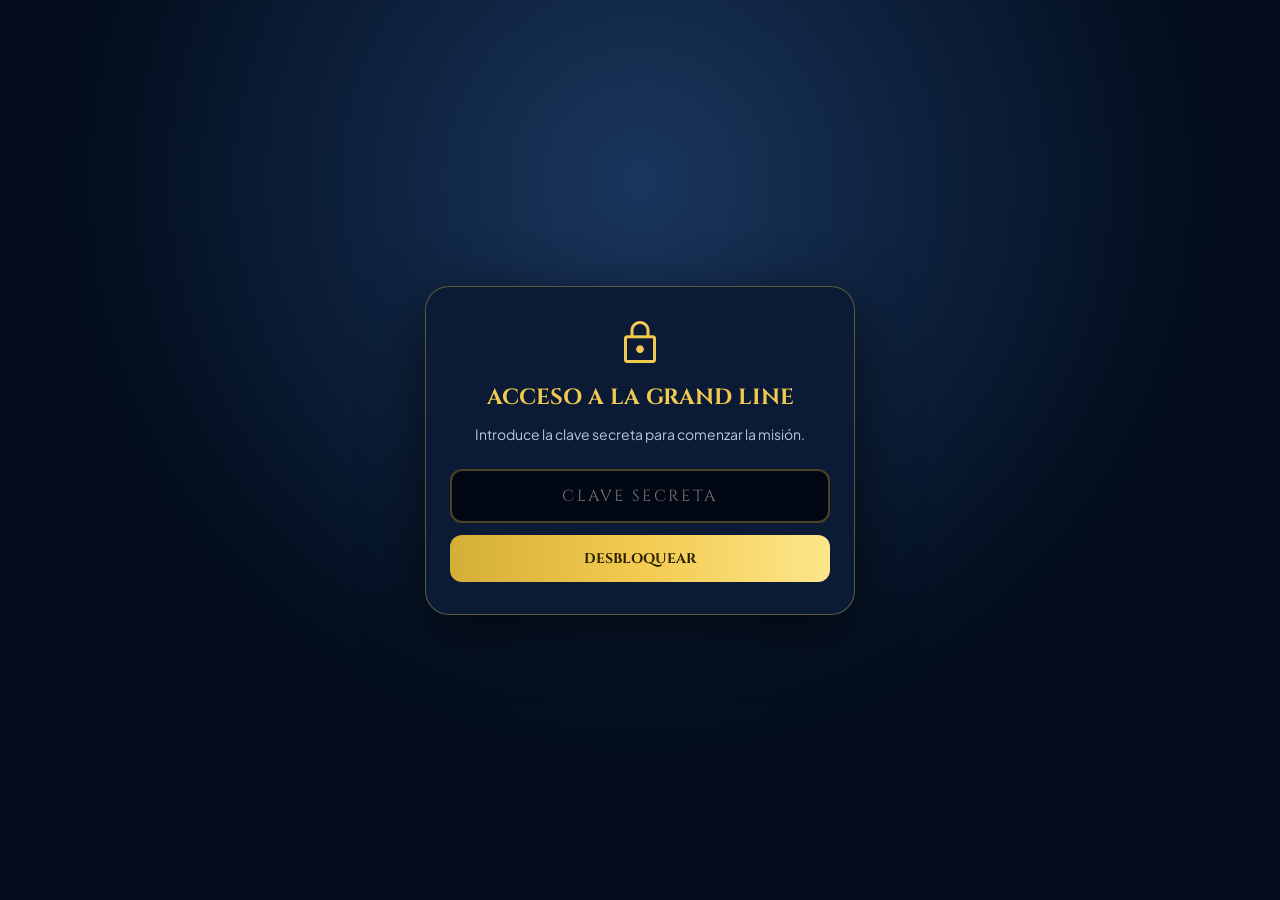
==== commit 3b54ef7f: "securización" ====
--- a/index.html
+++ b/index.html
@@ -1,1237 +1,1469 @@
-<!DOCTYPE html>
+<!doctype html>
 
-<html class="dark" lang="es"><head>
-<meta charset="utf-8"/>
-<meta content="width=device-width, initial-scale=1.0, maximum-scale=1.0, user-scalable=no, viewport-fit=cover" name="viewport"/>
-<title>Lorena L40 • Examen Grand Line</title>
-<link href="https://fonts.googleapis.com" rel="preconnect"/>
-<link crossorigin="" href="https://fonts.gstatic.com" rel="preconnect"/>
-<link href="https://fonts.googleapis.com/css2?family=Outfit:wght@400;500;600;700;800&amp;family=Playfair+Display:ital,wght@0,600;0,700;0,900;1,600&amp;family=Plus+Jakarta+Sans:wght@400;500;600;700&amp;family=Cinzel:wght@600;700;900&amp;display=swap" rel="stylesheet"/>
-<link href="https://fonts.googleapis.com/css2?family=Material+Symbols+Outlined:wght,FILL@100..700,0..1&amp;display=swap" rel="stylesheet"/>
-<style>
-    @layer base {
-      html, body {
-        margin: 0;
-        padding: 0;
-        background-color: #020c1b;
-        color: #d6e3ff;
-        font-family: 'Plus Jakarta Sans', sans-serif;
-        -webkit-tap-highlight-color: transparent;
-      }
-    }
-    .font-serif-pirate {
-      font-family: 'Playfair Display', serif;
-    }
-    .font-cinzel {
-      font-family: 'Cinzel', serif;
-    }
-    .font-outfit {
-      font-family: 'Outfit', sans-serif;
-    }
-    .parchment-texture {
-      background-color: #fbf5e8;
-      background-image: radial-gradient(#dfd1b8 1px, transparent 0);
-      background-size: 16px 16px;
-    }
-    .rotate-stamp {
-      transform: rotate(-12deg);
-    }
-    /* Card flip for Memory Game */
-    .perspective-1000 {
-      perspective: 1000px;
-    }
-    .transform-style-3d {
-      transform-style: preserve-3d;
-    }
-    .backface-hidden {
-      backface-visibility: hidden;
-    }
-    .rotate-y-180 {
-      transform: rotateY(180deg);
-    }
-    @keyframes pulseGlow {
-      0%, 100% { box-shadow: 0 0 25px rgba(212,175,55,0.4), inset 0 0 15px rgba(212,175,55,0.2); }
-      50% { box-shadow: 0 0 45px rgba(212,175,55,0.7), inset 0 0 25px rgba(212,175,55,0.4); }
-    }
-    .pulse-glow-gold {
-      animation: pulseGlow 2.5s infinite ease-in-out;
-    }
-    @keyframes confettiFloat {
-      0% { transform: translateY(0) rotate(0deg); opacity: 1; }
-      100% { transform: translateY(600px) rotate(360deg); opacity: 0; }
-    }
-    .confetti-piece {
-      position: absolute;
-      width: 10px;
-      height: 14px;
-      border-radius: 2px;
-      pointer-events: none;
-      animation: confettiFloat 4s linear infinite;
-    }
-  </style>
-<script src="https://cdn.tailwindcss.com?plugins=forms,container-queries"></script>
-<script id="tailwind-config">
-    tailwind.config = {
-      darkMode: "class",
-      theme: {
-        extend: {
-          colors: {
-            "surface-container-lowest": "#010814",
-            "surface-dim": "#041329",
-            "surface": "#041329",
-            "surface-container": "#0b1b36",
-            "surface-container-high": "#142749",
-            "surface-container-highest": "#1f3761",
-            "on-surface": "#e2ecff",
-            "on-surface-variant": "#bac6dc",
-            "primary": "#f2ca50",
-            "primary-container": "#d4af37",
-            "on-primary": "#2a1f00",
-            "tertiary": "#40e0d0",
-            "tertiary-container": "#00534c",
-            "secondary": "#ff6b6b",
-            "secondary-container": "#8b0000",
-            "antique-parchment": "#fbf5e8",
-            "parchment-border": "#d8c49e",
-            "parchment-ink": "#2d1b0c",
-            "crimson-seal": "#a31d1d"
-          }
-        }
-      }
-    };
-  </script>
-</head>
-<body class="bg-[#020c1b] text-on-surface min-h-screen flex flex-col justify-center items-center selection:bg-primary selection:text-on-primary antialiased">
-<!-- Background Ambience Lines -->
-<div class="fixed inset-0 pointer-events-none opacity-20 bg-[radial-gradient(circle_at_50%_20%,#1a365d_0%,transparent_70%)]"></div>
-<!-- Real Fullscreen Mobile-First Container -->
-<main class="w-full max-w-xl min-h-screen flex flex-col justify-between relative z-10 bg-surface shadow-[0_0_60px_rgba(0,0,0,0.85)] border-x border-[#1a2f50]/40 overflow-x-hidden">
-<!-- ========================================================
+<html class="dark" lang="es">
+  <head>
+    <meta charset="utf-8" />
+    <meta
+      content="width=device-width, initial-scale=1.0, maximum-scale=1.0, user-scalable=no, viewport-fit=cover"
+      name="viewport"
+    />
+    <title>Lorena L40 • Examen Grand Line</title>
+    <link href="https://fonts.googleapis.com" rel="preconnect" />
+    <link crossorigin="" href="https://fonts.gstatic.com" rel="preconnect" />
+    <link
+      href="https://fonts.googleapis.com/css2?family=Outfit:wght@400;500;600;700;800&amp;family=Playfair+Display:ital,wght@0,600;0,700;0,900;1,600&amp;family=Plus+Jakarta+Sans:wght@400;500;600;700&amp;family=Cinzel:wght@600;700;900&amp;display=swap"
+      rel="stylesheet"
+    />
+    <link
+      href="https://fonts.googleapis.com/css2?family=Material+Symbols+Outlined:wght,FILL@100..700,0..1&amp;display=swap"
+      rel="stylesheet"
+    />
+    <link rel="stylesheet" href="./css/styles.css" />
+    <script src="https://cdn.tailwindcss.com?plugins=forms,container-queries"></script>
+    <script id="tailwind-config">
+      tailwind.config = {
+        darkMode: "class",
+        theme: {
+          extend: {
+            colors: {
+              "surface-container-lowest": "#010814",
+              "surface-dim": "#041329",
+              surface: "#041329",
+              "surface-container": "#0b1b36",
+              "surface-container-high": "#142749",
+              "surface-container-highest": "#1f3761",
+              "on-surface": "#e2ecff",
+              "on-surface-variant": "#bac6dc",
+              primary: "#f2ca50",
+              "primary-container": "#d4af37",
+              "on-primary": "#2a1f00",
+              tertiary: "#40e0d0",
+              "tertiary-container": "#00534c",
+              secondary: "#ff6b6b",
+              "secondary-container": "#8b0000",
+              "antique-parchment": "#fbf5e8",
+              "parchment-border": "#d8c49e",
+              "parchment-ink": "#2d1b0c",
+              "crimson-seal": "#a31d1d",
+            },
+          },
+        },
+      };
+    </script>
+  </head>
+  <body
+    class="bg-[#020c1b] text-on-surface min-h-screen flex flex-col justify-center items-center selection:bg-primary selection:text-on-primary antialiased"
+  >
+    <div id="access-screen" class="access-screen">
+      <div class="access-card">
+        <span class="material-symbols-outlined access-icon">lock</span>
+
+        <h1>ACCESO A LA GRAND LINE</h1>
+
+        <p>Introduce la clave secreta para comenzar la misión.</p>
+
+        <input
+          id="access-password"
+          type="password"
+          placeholder="CLAVE SECRETA"
+          autocomplete="off"
+        />
+
+        <button id="access-button" type="button">
+          DESBLOQUEAR
+        </button>
+
+        <p id="access-error" class="access-error">
+          Clave incorrecta
+        </p>
+      </div>
+    </div>
+    <!-- Background Ambience Lines -->
+    <div
+      class="fixed inset-0 pointer-events-none opacity-20 bg-[radial-gradient(circle_at_50%_20%,#1a365d_0%,transparent_70%)]"
+    ></div>
+    <!-- Real Fullscreen Mobile-First Container -->
+    <main
+      id="app"
+      class="locked w-full max-w-xl min-h-screen flex flex-col justify-between relative z-10 bg-surface shadow-[0_0_60px_rgba(0,0,0,0.85)] border-x border-[#1a2f50]/40 overflow-x-hidden"
+    >
+      <!-- ========================================================
          SCREEN 1: INTRO (DEFAULT ACTIVE)
     ======================================================== -->
-<section class="app-screen flex flex-col justify-between min-h-screen px-6 py-8 relative" id="screen-intro">
-<!-- Watermark Compass Rose -->
-<div class="absolute -right-20 -top-20 w-80 h-80 opacity-5 pointer-events-none text-primary">
-<span class="material-symbols-outlined text-[320px]">explore</span>
-</div>
-<!-- Header Top Status -->
-<div class="flex items-center justify-between text-xs tracking-widest text-primary/80 font-cinzel uppercase pt-2">
-<span class="flex items-center gap-1.5">
-<span class="material-symbols-outlined text-[16px] text-tertiary">sailing</span>
-          Grand Line • 40º Paralelo
-        </span>
-<span class="px-2 py-0.5 rounded-full bg-surface-container-high border border-primary/30 text-primary font-bold">
-          MISIÓN SECRETA
-        </span>
-</div>
-<!-- Center Hero Announcement -->
-<div class="flex flex-col items-center text-center my-auto py-6">
-<!-- Golden Compass Official Seal -->
-<div class="relative mb-6">
-<div class="absolute inset-0 rounded-full bg-primary/20 blur-xl animate-pulse"></div>
-<img alt="Emblema Lorena Grand Line" class="w-32 h-32 object-contain relative z-10 drop-shadow-[0_10px_25px_rgba(212,175,55,0.45)]" src="https://lh3.googleusercontent.com/aida/[base64]"/>
-</div>
-<span class="px-3 py-1 rounded-full bg-secondary-container/80 text-[#ffd5d5] font-cinzel text-xs font-bold tracking-widest uppercase border border-red-500/40 mb-3 shadow-lg">
-          EXAMEN DE NIVEL 40
-        </span>
-<h1 class="font-serif-pirate text-4xl sm:text-5xl text-primary font-bold tracking-tight leading-none mb-3">
-          LORENA'S GRAND ADVENTURE
-        </h1>
-<div class="w-24 h-1 bg-gradient-to-r from-transparent via-primary to-transparent my-3"></div>
-<div class="bg-surface-container-low/90 backdrop-blur-md p-5 rounded-2xl border border-primary/20 shadow-2xl text-left mt-2 max-w-md">
-<p class="font-outfit text-base text-on-surface leading-relaxed mb-3">
-<strong class="text-primary font-bold">Lorena</strong>, has alcanzado un nuevo nivel de maestría tras cuatro décadas de proezas.
-          </p>
-<p class="font-outfit text-sm text-on-surface-variant leading-relaxed mb-4">
-            Pero antes de recibir tu recompensa final tendrás que demostrar que eres digna de liderar la tripulación legendaria.
-          </p>
-<div class="flex items-center gap-2 p-2.5 rounded-xl bg-surface-container-high/70 border border-tertiary/30 text-tertiary text-xs font-semibold uppercase tracking-wider">
-<span class="material-symbols-outlined text-[20px]">military_tech</span>
-<span>4 PRUEBAS CRUCIALES · UNA RECOMPENSA</span>
-</div>
-</div>
-</div>
-<!-- Action Button -->
-<div class="flex flex-col gap-2 pt-4">
-<button class="w-full py-4 px-6 rounded-2xl bg-gradient-to-r from-primary-container via-primary to-yellow-300 text-on-primary font-cinzel font-bold text-lg tracking-wider flex items-center justify-center gap-3 shadow-[0_8px_30px_rgba(212,175,55,0.35)] active:scale-98 transition-all hover:brightness-110" onclick="goToScreen('screen-passport')">
-<span class="material-symbols-outlined text-[24px]">explore</span>
-<span>COMENZAR MISIÓN</span>
-</button>
-<span class="text-center text-[11px] text-on-surface-variant/60 font-outfit uppercase tracking-widest">
-          Protocolo de Juramento Pirata Activo • Nivel 40
-        </span>
-</div>
-</section>
-<!-- ========================================================
+      <section
+        class="app-screen flex flex-col justify-between min-h-screen px-6 py-8 relative"
+        id="screen-intro"
+      >
+        <!-- Watermark Compass Rose -->
+        <div
+          class="absolute -right-20 -top-20 w-80 h-80 opacity-5 pointer-events-none text-primary"
+        >
+          <span class="material-symbols-outlined text-[320px]">explore</span>
+        </div>
+        <!-- Header Top Status -->
+        <div
+          class="flex items-center justify-between text-xs tracking-widest text-primary/80 font-cinzel uppercase pt-2"
+        >
+          <span class="flex items-center gap-1.5">
+            <span class="material-symbols-outlined text-[16px] text-tertiary"
+              >sailing</span
+            >
+            Grand Line • 40º Paralelo
+          </span>
+          <span
+            class="px-2 py-0.5 rounded-full bg-surface-container-high border border-primary/30 text-primary font-bold"
+          >
+            MISIÓN SECRETA
+          </span>
+        </div>
+        <!-- Center Hero Announcement -->
+        <div class="flex flex-col items-center text-center my-auto py-6">
+          <!-- Golden Compass Official Seal -->
+          <div class="relative mb-6">
+            <div
+              class="absolute inset-0 rounded-full bg-primary/20 blur-xl animate-pulse"
+            ></div>
+            <img
+              alt="Emblema Lorena Grand Line"
+              class="w-32 h-32 object-contain relative z-10 drop-shadow-[0_10px_25px_rgba(212,175,55,0.45)]"
+              src="https://lh3.googleusercontent.com/aida/[base64]"
+            />
+          </div>
+          <span
+            class="px-3 py-1 rounded-full bg-secondary-container/80 text-[#ffd5d5] font-cinzel text-xs font-bold tracking-widest uppercase border border-red-500/40 mb-3 shadow-lg"
+          >
+            EXAMEN DE NIVEL 40
+          </span>
+          <h1
+            class="font-serif-pirate text-4xl sm:text-5xl text-primary font-bold tracking-tight leading-none mb-3"
+          >
+            LORENA'S GRAND ADVENTURE
+          </h1>
+          <div
+            class="w-24 h-1 bg-gradient-to-r from-transparent via-primary to-transparent my-3"
+          ></div>
+          <div
+            class="bg-surface-container-low/90 backdrop-blur-md p-5 rounded-2xl border border-primary/20 shadow-2xl text-left mt-2 max-w-md"
+          >
+            <p
+              class="font-outfit text-base text-on-surface leading-relaxed mb-3"
+            >
+              <strong class="text-primary font-bold">Lorena</strong>, has
+              alcanzado un nuevo nivel de maestría tras cuatro décadas de
+              proezas.
+            </p>
+            <p
+              class="font-outfit text-sm text-on-surface-variant leading-relaxed mb-4"
+            >
+              Pero antes de recibir tu recompensa final tendrás que demostrar
+              que eres digna de liderar la tripulación legendaria.
+            </p>
+            <div
+              class="flex items-center gap-2 p-2.5 rounded-xl bg-surface-container-high/70 border border-tertiary/30 text-tertiary text-xs font-semibold uppercase tracking-wider"
+            >
+              <span class="material-symbols-outlined text-[20px]"
+                >military_tech</span
+              >
+              <span>4 PRUEBAS CRUCIALES · UNA RECOMPENSA</span>
+            </div>
+          </div>
+        </div>
+        <!-- Action Button -->
+        <div class="flex flex-col gap-2 pt-4">
+          <button
+            class="w-full py-4 px-6 rounded-2xl bg-gradient-to-r from-primary-container via-primary to-yellow-300 text-on-primary font-cinzel font-bold text-lg tracking-wider flex items-center justify-center gap-3 shadow-[0_8px_30px_rgba(212,175,55,0.35)] active:scale-98 transition-all hover:brightness-110"
+            onclick="goToScreen('screen-passport')"
+          >
+            <span class="material-symbols-outlined text-[24px]">explore</span>
+            <span>COMENZAR MISIÓN</span>
+          </button>
+          <span
+            class="text-center text-[11px] text-on-surface-variant/60 font-outfit uppercase tracking-widest"
+          >
+            Protocolo de Juramento Pirata Activo • Nivel 40
+          </span>
+        </div>
+      </section>
+      <!-- ========================================================
          SCREEN 2: PASAPORTE (PIRATE GUILD DOCUMENT)
     ======================================================== -->
-<section class="app-screen hidden flex-col justify-between min-h-screen px-5 py-7 relative bg-[#090e17]" id="screen-passport">
-<!-- Header -->
-<div class="flex items-center justify-between border-b border-[#2d3f5e]/50 pb-3">
-<div class="flex items-center gap-2">
-<button class="text-on-surface-variant hover:text-primary transition-colors flex items-center" onclick="goToScreen('screen-intro')">
-<span class="material-symbols-outlined text-[20px]">arrow_back</span>
-</button>
-<span class="font-cinzel text-xs text-primary font-bold tracking-widest uppercase">REGISTRO DE NAVEGACIÓN</span>
-</div>
-<span class="px-2.5 py-0.5 rounded bg-crimson-seal/80 text-white font-cinzel text-[10px] font-bold tracking-wider">
-          EXPEDIENTE TOP SECRET
-        </span>
-</div>
-<!-- Authentic Aged Parchment Document Card -->
-<div class="my-auto py-3">
-<div class="parchment-texture text-parchment-ink rounded-3xl p-5 border-4 border-parchment-border shadow-[0_20px_50px_rgba(0,0,0,0.8)] relative overflow-hidden flex flex-col gap-4">
-<!-- Background Guild Stamp Watermark -->
-<div class="absolute -right-12 -bottom-10 opacity-10 pointer-events-none rotate-12">
-<span class="material-symbols-outlined text-[220px] text-parchment-ink">anchor</span>
-</div>
-<!-- Document Header -->
-<div class="flex items-center justify-between border-b-2 border-dashed border-[#b8a078] pb-3">
-<div class="flex flex-col">
-<span class="font-cinzel text-[10px] tracking-widest text-[#7a5c32] font-bold">REINO DE LOS MARES • GUILD SEALS</span>
-<h2 class="font-serif-pirate text-xl font-bold text-[#321706] tracking-tight">PASAPORTE DE LA GRAND LINE</h2>
-</div>
-<div class="w-10 h-10 rounded-full border-2 border-crimson-seal flex items-center justify-center text-crimson-seal font-cinzel text-[9px] font-extrabold uppercase text-center rotate-stamp leading-tight">
-              L40<br/>SEAL
-            </div>
-</div>
-<!-- Main Profile Row -->
-<div class="flex gap-4 items-center">
-<!-- Portrait Image with Authentic Stamp Framing -->
-<div class="relative w-28 h-28 shrink-0 rounded-full border-4 border-[#bca06c] shadow-lg overflow-hidden bg-[#ecdcc0]">
-<img alt="Retrato Pirata Capitana Lorena Vance" class="w-full h-full object-cover" src="https://lh3.googleusercontent.com/aida/[base64]"/>
-<div class="absolute inset-0 bg-[#d4af37]/10 pointer-events-none"></div>
-</div>
-<!-- Identity Data -->
-<div class="flex flex-col flex-1 min-w-0">
-<span class="font-cinzel text-[10px] font-bold text-[#8c6735] uppercase tracking-wider">TITULAR OFICIAL:</span>
-<h3 class="font-serif-pirate text-2xl font-black text-[#2e1505] truncate leading-tight">LORENA D. OPAZO</h3>
-<div class="inline-flex items-center gap-1.5 mt-1">
-<span class="px-2 py-0.5 rounded bg-crimson-seal text-white font-cinzel text-[10px] font-bold uppercase tracking-wider">
-                  NIVEL 40
+      <section
+        class="app-screen hidden flex-col justify-between min-h-screen px-5 py-7 relative bg-[#090e17]"
+        id="screen-passport"
+      >
+        <!-- Header -->
+        <div
+          class="flex items-center justify-between border-b border-[#2d3f5e]/50 pb-3"
+        >
+          <div class="flex items-center gap-2">
+            <button
+              class="text-on-surface-variant hover:text-primary transition-colors flex items-center"
+              onclick="goToScreen('screen-intro')"
+            >
+              <span class="material-symbols-outlined text-[20px]"
+                >arrow_back</span
+              >
+            </button>
+            <span
+              class="font-cinzel text-xs text-primary font-bold tracking-widest uppercase"
+              >REGISTRO DE NAVEGACIÓN</span
+            >
+          </div>
+          <span
+            class="px-2.5 py-0.5 rounded bg-crimson-seal/80 text-white font-cinzel text-[10px] font-bold tracking-wider"
+          >
+            EXPEDIENTE TOP SECRET
+          </span>
+        </div>
+        <!-- Authentic Aged Parchment Document Card -->
+        <div class="my-auto py-3">
+          <div
+            class="parchment-texture text-parchment-ink rounded-3xl p-5 border-4 border-parchment-border shadow-[0_20px_50px_rgba(0,0,0,0.8)] relative overflow-hidden flex flex-col gap-4"
+          >
+            <!-- Background Guild Stamp Watermark -->
+            <div
+              class="absolute -right-12 -bottom-10 opacity-10 pointer-events-none rotate-12"
+            >
+              <span
+                class="material-symbols-outlined text-[220px] text-parchment-ink"
+                >anchor</span
+              >
+            </div>
+            <!-- Document Header -->
+            <div
+              class="flex items-center justify-between border-b-2 border-dashed border-[#b8a078] pb-3"
+            >
+              <div class="flex flex-col">
+                <span
+                  class="font-cinzel text-[10px] tracking-widest text-[#7a5c32] font-bold"
+                  >REINO DE LOS MARES • GUILD SEALS</span
+                >
+                <h2
+                  class="font-serif-pirate text-xl font-bold text-[#321706] tracking-tight"
+                >
+                  PASAPORTE DE LA GRAND LINE
+                </h2>
+              </div>
+              <div
+                class="w-10 h-10 rounded-full border-2 border-crimson-seal flex items-center justify-center text-crimson-seal font-cinzel text-[9px] font-extrabold uppercase text-center rotate-stamp leading-tight"
+              >
+                L40<br />SEAL
+              </div>
+            </div>
+            <!-- Main Profile Row -->
+            <div class="flex gap-4 items-center">
+              <!-- Portrait Image with Authentic Stamp Framing -->
+              <div
+                class="relative w-28 h-28 shrink-0 rounded-full border-4 border-[#bca06c] shadow-lg overflow-hidden bg-[#ecdcc0]"
+              >
+                <img
+                  alt="Retrato Pirata Capitana Lorena"
+                  class="w-full h-full object-cover"
+                  src="./assets/foto-pasaporte.png"
+                />
+                <div
+                  class="absolute inset-0 bg-[#d4af37]/10 pointer-events-none"
+                ></div>
+              </div>
+              <!-- Identity Data -->
+              <div class="flex flex-col flex-1 min-w-0">
+                <span
+                  class="font-cinzel text-[10px] font-bold text-[#8c6735] uppercase tracking-wider"
+                  >TITULAR OFICIAL:</span
+                >
+                <h3
+                  class="font-serif-pirate text-2xl font-black text-[#2e1505] truncate leading-tight"
+                >
+                  LORENA D. OPAZO
+                </h3>
+                <div class="inline-flex items-center gap-1.5 mt-1">
+                  <span
+                    class="px-2 py-0.5 rounded bg-crimson-seal text-white font-cinzel text-[10px] font-bold uppercase tracking-wider"
+                  >
+                    NIVEL 40
+                  </span>
+                  <span class="text-[11px] font-bold text-[#6d4d23] font-outfit"
+                    >Consolidado</span
+                  >
+                </div>
+              </div>
+            </div>
+            <!-- Specifications Ledger Table -->
+            <div
+              class="bg-[#f0e3cc] rounded-xl p-3.5 border border-[#dfcdae] flex flex-col gap-2 font-outfit text-xs text-[#3a200d]"
+            >
+              <div
+                class="flex justify-between items-center border-b border-[#dfcdae]/80 pb-1.5"
+              >
+                <span class="font-semibold text-[#735028]">RANGO ACTUAL:</span>
+                <span class="font-bold text-[#2e1505]"
+                  >Aspirante a Capitana Legendaria</span
+                >
+              </div>
+              <div
+                class="flex justify-between items-center border-b border-[#dfcdae]/80 pb-1.5"
+              >
+                <span class="font-semibold text-[#735028]">TRIPULACIÓN:</span>
+                <span
+                  class="font-bold text-crimson-seal bg-red-100 px-1.5 py-0.5 rounded"
+                  >CLASIFICADA (AMIGOS ÉPICOS)</span
+                >
+              </div>
+              <div
+                class="flex justify-between items-center border-b border-[#dfcdae]/80 pb-1.5"
+              >
+                <span class="font-semibold text-[#735028]"
+                  >DESTINO DE NAVEGACIÓN:</span
+                >
+                <span
+                  class="font-bold text-[#7a4800] bg-yellow-100 px-1.5 py-0.5 rounded"
+                  >BLOQUEADO HASTA APROBAR</span
+                >
+              </div>
+              <div class="flex justify-between items-center">
+                <span class="font-semibold text-[#735028]"
+                  >RECOMPENSA FINAL:</span
+                >
+                <span class="font-bold text-crimson-seal"
+                  >CLASIFICADA [ALTA PRIORIDAD]</span
+                >
+              </div>
+            </div>
+            <!-- Ink Badges and Foil Stamps Row -->
+            <div class="flex items-center justify-between pt-1">
+              <div class="flex items-center gap-2">
+                <span
+                  class="px-2 py-1 rounded border-2 border-crimson-seal text-crimson-seal font-cinzel text-[9px] font-bold uppercase rotate-stamp"
+                >
+                  AUTHORIZED
                 </span>
-<span class="text-[11px] font-bold text-[#6d4d23] font-outfit">Consolidado</span>
-</div>
-</div>
-</div>
-<!-- Specifications Ledger Table -->
-<div class="bg-[#f0e3cc] rounded-xl p-3.5 border border-[#dfcdae] flex flex-col gap-2 font-outfit text-xs text-[#3a200d]">
-<div class="flex justify-between items-center border-b border-[#dfcdae]/80 pb-1.5">
-<span class="font-semibold text-[#735028]">RANGO ACTUAL:</span>
-<span class="font-bold text-[#2e1505]">Aspirante a Capitana Legendaria</span>
-</div>
-<div class="flex justify-between items-center border-b border-[#dfcdae]/80 pb-1.5">
-<span class="font-semibold text-[#735028]">TRIPULACIÓN:</span>
-<span class="font-bold text-crimson-seal bg-red-100 px-1.5 py-0.5 rounded">CLASIFICADA (AMIGOS ÉPICOS)</span>
-</div>
-<div class="flex justify-between items-center border-b border-[#dfcdae]/80 pb-1.5">
-<span class="font-semibold text-[#735028]">DESTINO DE NAVEGACIÓN:</span>
-<span class="font-bold text-[#7a4800] bg-yellow-100 px-1.5 py-0.5 rounded">BLOQUEADO HASTA APROBAR</span>
-</div>
-<div class="flex justify-between items-center">
-<span class="font-semibold text-[#735028]">RECOMPENSA FINAL:</span>
-<span class="font-bold text-crimson-seal">CLASIFICADA [ALTA PRIORIDAD]</span>
-</div>
-</div>
-<!-- Ink Badges and Foil Stamps Row -->
-<div class="flex items-center justify-between pt-1">
-<div class="flex items-center gap-2">
-<span class="px-2 py-1 rounded border-2 border-crimson-seal text-crimson-seal font-cinzel text-[9px] font-bold uppercase rotate-stamp">
-                AUTHORIZED
-              </span>
-<span class="px-2 py-1 rounded border-2 border-[#b8860b] text-[#7a5500] font-cinzel text-[9px] font-bold uppercase">
-                GRAND LINE
-              </span>
-</div>
-<div class="flex items-center gap-1 text-[#4a2c10]">
-<span class="material-symbols-outlined text-[20px] text-[#b8860b]">verified</span>
-<span class="font-cinzel text-[10px] font-bold">VÁLIDO 40 AÑOS</span>
-</div>
-</div>
-</div>
-</div>
-<!-- Advance Action -->
-<div class="flex flex-col gap-2 pt-2">
-<button class="w-full py-4 px-6 rounded-2xl bg-gradient-to-r from-primary-container via-primary to-yellow-300 text-on-primary font-cinzel font-bold text-lg tracking-wider flex items-center justify-center gap-3 shadow-[0_8px_30px_rgba(212,175,55,0.35)] active:scale-98 transition-all hover:brightness-110" onclick="goToScreen('screen-map')">
-<span>INICIAR EXAMEN</span>
-<span class="material-symbols-outlined text-[22px]">arrow_forward</span>
-</button>
-</div>
-</section>
-<!-- ========================================================
+                <span
+                  class="px-2 py-1 rounded border-2 border-[#b8860b] text-[#7a5500] font-cinzel text-[9px] font-bold uppercase"
+                >
+                  GRAND LINE
+                </span>
+              </div>
+              <div class="flex items-center gap-1 text-[#4a2c10]">
+                <span
+                  class="material-symbols-outlined text-[20px] text-[#b8860b]"
+                  >verified</span
+                >
+                <span class="font-cinzel text-[10px] font-bold"
+                  >VÁLIDO 40 AÑOS</span
+                >
+              </div>
+            </div>
+          </div>
+        </div>
+        <!-- Advance Action -->
+        <div class="flex flex-col gap-2 pt-2">
+          <button
+            class="w-full py-4 px-6 rounded-2xl bg-gradient-to-r from-primary-container via-primary to-yellow-300 text-on-primary font-cinzel font-bold text-lg tracking-wider flex items-center justify-center gap-3 shadow-[0_8px_30px_rgba(212,175,55,0.35)] active:scale-98 transition-all hover:brightness-110"
+            onclick="goToScreen('screen-map')"
+          >
+            <span>INICIAR EXAMEN</span>
+            <span class="material-symbols-outlined text-[22px]"
+              >arrow_forward</span
+            >
+          </button>
+        </div>
+      </section>
+      <!-- ========================================================
          SCREEN 3: MAPA (HUB DE PROGRESO NÁUTICO)
     ======================================================== -->
-<section class="app-screen hidden flex-col justify-between min-h-screen px-5 py-6 relative bg-gradient-to-b from-[#020b17] via-[#05142a] to-[#020c1b]" id="screen-map">
-<!-- Header -->
-<div class="flex items-center justify-between pb-3 border-b border-surface-container-high">
-<div class="flex flex-col">
-<span class="font-cinzel text-[11px] text-tertiary font-bold tracking-widest uppercase">CARTA DE NAVEGACIÓN</span>
-<h2 class="font-serif-pirate text-2xl font-bold text-primary">Mapa de la Misión</h2>
-</div>
-<div class="bg-surface-container-high px-3 py-1.5 rounded-xl border border-primary/30 flex items-center gap-1.5 text-primary">
-<span class="material-symbols-outlined text-[18px]">verified</span>
-<span class="font-cinzel text-xs font-bold" id="map-progress-counter">MISIÓN 0/4 COMPLETADA</span>
-</div>
-</div>
-<!-- Nautical Route Log Pose Tube Progress Bar -->
-<div class="mt-4 flex flex-col gap-1.5">
-<div class="flex justify-between text-[11px] font-cinzel text-on-surface-variant font-semibold">
-<span>PUERTO SALIDA</span>
-<span class="text-primary" id="progress-percentage-label">0% COMPLETADO</span>
-<span>RECOMPENSA FINAL</span>
-</div>
-<div class="w-full h-3 rounded-full bg-surface-container-lowest p-0.5 border border-primary/20 shadow-inner">
-<div class="h-full rounded-full bg-gradient-to-r from-tertiary via-primary to-yellow-300 transition-all duration-700 shadow-[0_0_12px_rgba(242,202,80,0.7)]" id="mission-progress-bar" style="width: 5%;"></div>
-</div>
-</div>
-<!-- 4 Interactive Nautical Islands Stack -->
-<div class="my-auto py-4 flex flex-col gap-3">
-<!-- Island 1: Conocimiento -->
-<div class="cursor-pointer bg-surface-container-high/90 hover:bg-surface-container-highest p-4 rounded-2xl border-2 border-primary/40 flex items-center justify-between transition-all duration-300 shadow-xl group" id="island-card-1" onclick="handleIslandClick(1)">
-<div class="flex items-center gap-3.5">
-<div class="w-12 h-12 rounded-xl bg-primary/20 text-primary flex items-center justify-center font-bold text-xl border border-primary/30 group-hover:scale-105 transition-transform" id="island-icon-1">
-<span class="material-symbols-outlined text-[28px]">psychology</span>
-</div>
-<div class="flex flex-col">
-<div class="flex items-center gap-2">
-<span class="font-cinzel text-[10px] text-tertiary font-bold uppercase">PRUEBA 1</span>
-<span class="px-2 py-0.5 rounded text-[9px] font-bold font-cinzel bg-primary/20 text-primary border border-primary/30" id="island-status-badge-1">DISPONIBLE</span>
-</div>
-<h3 class="font-serif-pirate text-lg font-bold text-white group-hover:text-primary transition-colors">1. Isla del Conocimiento</h3>
-<p class="font-outfit text-xs text-on-surface-variant">¿Quién conoce realmente a Lorena?</p>
-</div>
-</div>
-<span class="material-symbols-outlined text-primary text-[28px]" id="island-action-icon-1">arrow_circle_right</span>
-</div>
-<!-- Connecting Line 1 -->
-<div class="flex justify-center -my-2 opacity-50">
-<span class="material-symbols-outlined text-primary text-[18px]">more_vert</span>
-</div>
-<!-- Island 2: Archivo Secreto -->
-<div class="cursor-not-allowed opacity-60 bg-surface-container/60 p-4 rounded-2xl border border-surface-container-highest flex items-center justify-between transition-all duration-300 shadow-md" id="island-card-2" onclick="handleIslandClick(2)">
-<div class="flex items-center gap-3.5">
-<div class="w-12 h-12 rounded-xl bg-surface-container-high text-on-surface-variant flex items-center justify-center font-bold text-xl border border-surface-container-highest" id="island-icon-2">
-<span class="material-symbols-outlined text-[26px]">folder_shared</span>
-</div>
-<div class="flex flex-col">
-<div class="flex items-center gap-2">
-<span class="font-cinzel text-[10px] text-on-surface-variant font-bold uppercase">PRUEBA 2</span>
-<span class="px-2 py-0.5 rounded text-[9px] font-bold font-cinzel bg-surface-container text-on-surface-variant" id="island-status-badge-2">BLOQUEADA</span>
-</div>
-<h3 class="font-serif-pirate text-lg font-bold text-on-surface-variant">2. Isla de los Recuerdos</h3>
-<p class="font-outfit text-xs text-on-surface-variant/70">El archivo secreto de anécdotas</p>
-</div>
-</div>
-<span class="material-symbols-outlined text-on-surface-variant text-[24px]" id="island-action-icon-2">lock</span>
-</div>
-<!-- Connecting Line 2 -->
-<div class="flex justify-center -my-2 opacity-50">
-<span class="material-symbols-outlined text-on-surface-variant text-[18px]">more_vert</span>
-</div>
-<!-- Island 3: Sharingan -->
-<div class="cursor-not-allowed opacity-60 bg-surface-container/60 p-4 rounded-2xl border border-surface-container-highest flex items-center justify-between transition-all duration-300 shadow-md" id="island-card-3" onclick="handleIslandClick(3)">
-<div class="flex items-center gap-3.5">
-<div class="w-12 h-12 rounded-xl bg-surface-container-high text-secondary flex items-center justify-center font-bold text-xl border border-secondary/20" id="island-icon-3">
-<span class="material-symbols-outlined text-[26px]">visibility</span>
-</div>
-<div class="flex flex-col">
-<div class="flex items-center gap-2">
-<span class="font-cinzel text-[10px] text-on-surface-variant font-bold uppercase">PRUEBA 3</span>
-<span class="px-2 py-0.5 rounded text-[9px] font-bold font-cinzel bg-surface-container text-on-surface-variant" id="island-status-badge-3">BLOQUEADA</span>
-</div>
-<h3 class="font-serif-pirate text-lg font-bold text-on-surface-variant">3. Isla del Sharingan</h3>
-<p class="font-outfit text-xs text-on-surface-variant/70">Desafío de memoria y percepción ninja</p>
-</div>
-</div>
-<span class="material-symbols-outlined text-on-surface-variant text-[24px]" id="island-action-icon-3">lock</span>
-</div>
-<!-- Connecting Line 3 -->
-<div class="flex justify-center -my-2 opacity-50">
-<span class="material-symbols-outlined text-on-surface-variant text-[18px]">more_vert</span>
-</div>
-<!-- Island 4: Jutsu Final -->
-<div class="cursor-not-allowed opacity-60 bg-surface-container/60 p-4 rounded-2xl border border-surface-container-highest flex items-center justify-between transition-all duration-300 shadow-md" id="island-card-4" onclick="handleIslandClick(4)">
-<div class="flex items-center gap-3.5">
-<div class="w-12 h-12 rounded-xl bg-surface-container-high text-primary flex items-center justify-center font-bold text-xl border border-primary/20" id="island-icon-4">
-<span class="material-symbols-outlined text-[26px]">auto_fix_high</span>
-</div>
-<div class="flex flex-col">
-<div class="flex items-center gap-2">
-<span class="font-cinzel text-[10px] text-on-surface-variant font-bold uppercase">PRUEBA 4</span>
-<span class="px-2 py-0.5 rounded text-[9px] font-bold font-cinzel bg-surface-container text-on-surface-variant" id="island-status-badge-4">BLOQUEADA</span>
-</div>
-<h3 class="font-serif-pirate text-lg font-bold text-on-surface-variant">4. Jutsu Final</h3>
-<p class="font-outfit text-xs text-on-surface-variant/70">El código nakama de la tripulación</p>
-</div>
-</div>
-<span class="material-symbols-outlined text-on-surface-variant text-[24px]" id="island-action-icon-4">lock</span>
-</div>
-</div>
-<!-- Bottom Dynamic Nav Button -->
-<div class="pt-2">
-<button class="w-full py-4 px-6 rounded-2xl bg-gradient-to-r from-primary-container via-primary to-yellow-300 text-on-primary font-cinzel font-bold text-base tracking-wider flex items-center justify-center gap-2 shadow-lg active:scale-98 transition-all hover:brightness-110" id="map-primary-cta" onclick="startCurrentUnlockedPrueba()">
-<span class="material-symbols-outlined text-[22px]">sailing</span>
-<span id="map-primary-cta-text">ZARPAR A LA PRUEBA 1</span>
-</button>
-</div>
-</section>
-<!-- ========================================================
+      <section
+        class="app-screen hidden flex-col justify-between min-h-screen px-5 py-6 relative bg-gradient-to-b from-[#020b17] via-[#05142a] to-[#020c1b]"
+        id="screen-map"
+      >
+        <!-- Header -->
+        <div
+          class="flex items-center justify-between pb-3 border-b border-surface-container-high"
+        >
+          <div class="flex flex-col">
+            <span
+              class="font-cinzel text-[11px] text-tertiary font-bold tracking-widest uppercase"
+              >CARTA DE NAVEGACIÓN</span
+            >
+            <h2 class="font-serif-pirate text-2xl font-bold text-primary">
+              Mapa de la Misión
+            </h2>
+          </div>
+          <div
+            class="bg-surface-container-high px-3 py-1.5 rounded-xl border border-primary/30 flex items-center gap-1.5 text-primary"
+          >
+            <span class="material-symbols-outlined text-[18px]">verified</span>
+            <span
+              class="font-cinzel text-xs font-bold"
+              id="map-progress-counter"
+              >MISIÓN 0/4 COMPLETADA</span
+            >
+          </div>
+        </div>
+        <!-- Nautical Route Log Pose Tube Progress Bar -->
+        <div class="mt-4 flex flex-col gap-1.5">
+          <div
+            class="flex justify-between text-[11px] font-cinzel text-on-surface-variant font-semibold"
+          >
+            <span>PUERTO SALIDA</span>
+            <span class="text-primary" id="progress-percentage-label"
+              >0% COMPLETADO</span
+            >
+            <span>RECOMPENSA FINAL</span>
+          </div>
+          <div
+            class="w-full h-3 rounded-full bg-surface-container-lowest p-0.5 border border-primary/20 shadow-inner"
+          >
+            <div
+              class="h-full rounded-full bg-gradient-to-r from-tertiary via-primary to-yellow-300 transition-all duration-700 shadow-[0_0_12px_rgba(242,202,80,0.7)]"
+              id="mission-progress-bar"
+              style="width: 5%"
+            ></div>
+          </div>
+        </div>
+        <!-- 4 Interactive Nautical Islands Stack -->
+        <div class="my-auto py-4 flex flex-col gap-3">
+          <!-- Island 1: Conocimiento -->
+          <div
+            class="cursor-pointer bg-surface-container-high/90 hover:bg-surface-container-highest p-4 rounded-2xl border-2 border-primary/40 flex items-center justify-between transition-all duration-300 shadow-xl group"
+            id="island-card-1"
+            onclick="handleIslandClick(1)"
+          >
+            <div class="flex items-center gap-3.5">
+              <div
+                class="w-12 h-12 rounded-xl bg-primary/20 text-primary flex items-center justify-center font-bold text-xl border border-primary/30 group-hover:scale-105 transition-transform"
+                id="island-icon-1"
+              >
+                <span class="material-symbols-outlined text-[28px]"
+                  >psychology</span
+                >
+              </div>
+              <div class="flex flex-col">
+                <div class="flex items-center gap-2">
+                  <span
+                    class="font-cinzel text-[10px] text-tertiary font-bold uppercase"
+                    >PRUEBA 1</span
+                  >
+                  <span
+                    class="px-2 py-0.5 rounded text-[9px] font-bold font-cinzel bg-primary/20 text-primary border border-primary/30"
+                    id="island-status-badge-1"
+                    >DISPONIBLE</span
+                  >
+                </div>
+                <h3
+                  class="font-serif-pirate text-lg font-bold text-white group-hover:text-primary transition-colors"
+                >
+                  1. Isla del Conocimiento
+                </h3>
+                <p class="font-outfit text-xs text-on-surface-variant">
+                  ¿Quién conoce realmente a Lorena?
+                </p>
+              </div>
+            </div>
+            <span
+              class="material-symbols-outlined text-primary text-[28px]"
+              id="island-action-icon-1"
+              >arrow_circle_right</span
+            >
+          </div>
+          <!-- Connecting Line 1 -->
+          <div class="flex justify-center -my-2 opacity-50">
+            <span class="material-symbols-outlined text-primary text-[18px]"
+              >more_vert</span
+            >
+          </div>
+          <!-- Island 2: Archivo Secreto -->
+          <div
+            class="cursor-not-allowed opacity-60 bg-surface-container/60 p-4 rounded-2xl border border-surface-container-highest flex items-center justify-between transition-all duration-300 shadow-md"
+            id="island-card-2"
+            onclick="handleIslandClick(2)"
+          >
+            <div class="flex items-center gap-3.5">
+              <div
+                class="w-12 h-12 rounded-xl bg-surface-container-high text-on-surface-variant flex items-center justify-center font-bold text-xl border border-surface-container-highest"
+                id="island-icon-2"
+              >
+                <span class="material-symbols-outlined text-[26px]"
+                  >folder_shared</span
+                >
+              </div>
+              <div class="flex flex-col">
+                <div class="flex items-center gap-2">
+                  <span
+                    class="font-cinzel text-[10px] text-on-surface-variant font-bold uppercase"
+                    >PRUEBA 2</span
+                  >
+                  <span
+                    class="px-2 py-0.5 rounded text-[9px] font-bold font-cinzel bg-surface-container text-on-surface-variant"
+                    id="island-status-badge-2"
+                    >BLOQUEADA</span
+                  >
+                </div>
+                <h3
+                  class="font-serif-pirate text-lg font-bold text-on-surface-variant"
+                >
+                  2. Isla de los Recuerdos
+                </h3>
+                <p class="font-outfit text-xs text-on-surface-variant/70">
+                  El archivo secreto de anécdotas
+                </p>
+              </div>
+            </div>
+            <span
+              class="material-symbols-outlined text-on-surface-variant text-[24px]"
+              id="island-action-icon-2"
+              >lock</span
+            >
+          </div>
+          <!-- Connecting Line 2 -->
+          <div class="flex justify-center -my-2 opacity-50">
+            <span
+              class="material-symbols-outlined text-on-surface-variant text-[18px]"
+              >more_vert</span
+            >
+          </div>
+          <!-- Island 3: Sharingan -->
+          <div
+            class="cursor-not-allowed opacity-60 bg-surface-container/60 p-4 rounded-2xl border border-surface-container-highest flex items-center justify-between transition-all duration-300 shadow-md"
+            id="island-card-3"
+            onclick="handleIslandClick(3)"
+          >
+            <div class="flex items-center gap-3.5">
+              <div
+                class="w-12 h-12 rounded-xl bg-surface-container-high text-secondary flex items-center justify-center font-bold text-xl border border-secondary/20"
+                id="island-icon-3"
+              >
+                <span class="material-symbols-outlined text-[26px]"
+                  >visibility</span
+                >
+              </div>
+              <div class="flex flex-col">
+                <div class="flex items-center gap-2">
+                  <span
+                    class="font-cinzel text-[10px] text-on-surface-variant font-bold uppercase"
+                    >PRUEBA 3</span
+                  >
+                  <span
+                    class="px-2 py-0.5 rounded text-[9px] font-bold font-cinzel bg-surface-container text-on-surface-variant"
+                    id="island-status-badge-3"
+                    >BLOQUEADA</span
+                  >
+                </div>
+                <h3
+                  class="font-serif-pirate text-lg font-bold text-on-surface-variant"
+                >
+                  3. Isla del Sharingan
+                </h3>
+                <p class="font-outfit text-xs text-on-surface-variant/70">
+                  Desafío de memoria y percepción ninja
+                </p>
+              </div>
+            </div>
+            <span
+              class="material-symbols-outlined text-on-surface-variant text-[24px]"
+              id="island-action-icon-3"
+              >lock</span
+            >
+          </div>
+          <!-- Connecting Line 3 -->
+          <div class="flex justify-center -my-2 opacity-50">
+            <span
+              class="material-symbols-outlined text-on-surface-variant text-[18px]"
+              >more_vert</span
+            >
+          </div>
+          <!-- Island 4: Jutsu Final -->
+          <div
+            class="cursor-not-allowed opacity-60 bg-surface-container/60 p-4 rounded-2xl border border-surface-container-highest flex items-center justify-between transition-all duration-300 shadow-md"
+            id="island-card-4"
+            onclick="handleIslandClick(4)"
+          >
+            <div class="flex items-center gap-3.5">
+              <div
+                class="w-12 h-12 rounded-xl bg-surface-container-high text-primary flex items-center justify-center font-bold text-xl border border-primary/20"
+                id="island-icon-4"
+              >
+                <span class="material-symbols-outlined text-[26px]"
+                  >auto_fix_high</span
+                >
+              </div>
+              <div class="flex flex-col">
+                <div class="flex items-center gap-2">
+                  <span
+                    class="font-cinzel text-[10px] text-on-surface-variant font-bold uppercase"
+                    >PRUEBA 4</span
+                  >
+                  <span
+                    class="px-2 py-0.5 rounded text-[9px] font-bold font-cinzel bg-surface-container text-on-surface-variant"
+                    id="island-status-badge-4"
+                    >BLOQUEADA</span
+                  >
+                </div>
+                <h3
+                  class="font-serif-pirate text-lg font-bold text-on-surface-variant"
+                >
+                  4. Jutsu Final
+                </h3>
+                <p class="font-outfit text-xs text-on-surface-variant/70">
+                  El código nakama de la tripulación
+                </p>
+              </div>
+            </div>
+            <span
+              class="material-symbols-outlined text-on-surface-variant text-[24px]"
+              id="island-action-icon-4"
+              >lock</span
+            >
+          </div>
+        </div>
+        <!-- Bottom Dynamic Nav Button -->
+        <div class="pt-2">
+          <button
+            class="w-full py-4 px-6 rounded-2xl bg-gradient-to-r from-primary-container via-primary to-yellow-300 text-on-primary font-cinzel font-bold text-base tracking-wider flex items-center justify-center gap-2 shadow-lg active:scale-98 transition-all hover:brightness-110"
+            id="map-primary-cta"
+            onclick="startCurrentUnlockedPrueba()"
+          >
+            <span class="material-symbols-outlined text-[22px]">sailing</span>
+            <span id="map-primary-cta-text">ZARPAR A LA PRUEBA 1</span>
+          </button>
+        </div>
+      </section>
+      <!-- ========================================================
          SCREEN 4: PRUEBA 1 (TRIVIA "¿QUIÉN CONOCE A LORENA?")
     ======================================================== -->
-<section class="app-screen hidden flex-col justify-between min-h-screen px-5 py-6 relative bg-[#0d1421]" id="screen-prueba1">
-<!-- Header -->
-<div class="flex items-center justify-between border-b border-surface-container-high pb-3">
-<button class="text-on-surface-variant hover:text-primary flex items-center gap-1 font-outfit text-xs" onclick="goToScreen('screen-map')">
-<span class="material-symbols-outlined text-[18px]">arrow_back</span>
-          Mapa
-        </button>
-<span class="font-cinzel text-xs text-primary font-bold uppercase tracking-wider">PRUEBA 1 DE 4</span>
-<span class="px-2.5 py-0.5 rounded bg-surface-container-high text-tertiary font-cinzel text-[11px] font-bold" id="quiz-question-badge">
-          PREGUNTA 1/3
-        </span>
-</div>
-<!-- Question Card (Parchment Accent) -->
-<div class="my-auto py-2 flex flex-col gap-4">
-<div class="parchment-texture text-parchment-ink p-5 rounded-2xl border-2 border-parchment-border shadow-xl flex flex-col gap-2 relative">
-<div class="flex items-center gap-2 text-[#735028]">
-<span class="material-symbols-outlined text-[22px]">psychology</span>
-<span class="font-cinzel text-[11px] font-bold uppercase tracking-widest">TEST DE AFINIDAD NAKAMA</span>
-</div>
-<h3 class="font-serif-pirate text-xl sm:text-2xl font-bold leading-snug text-[#2b1706]" id="quiz-question-title">
-            ¿Qué es más probable que haga Lorena un sábado por la mañana para arrancar el día con energía de capitana?
-          </h3>
-</div>
-<!-- 4 Tactile Interactive Buttons -->
-<div class="flex flex-col gap-2.5" id="quiz-options-container">
-<!-- Dynamically populated via JS -->
-</div>
-<!-- Feedback Alert Container -->
-<div class="hidden p-3 rounded-xl text-center font-outfit text-xs font-semibold animate-bounce" id="quiz-feedback-box"></div>
-</div>
-<!-- Footer Button -->
-<div class="pt-2">
-<button class="w-full py-4 px-6 rounded-2xl bg-surface-container-high text-on-surface-variant/40 font-cinzel font-bold text-base tracking-wider flex items-center justify-center gap-2 transition-all cursor-not-allowed" disabled="" id="quiz-next-btn" onclick="handleQuizNext()">
-<span id="quiz-next-text">SELECCIONA UNA RESPUESTA</span>
-<span class="material-symbols-outlined text-[20px]">arrow_forward</span>
-</button>
-</div>
-</section>
-<!-- ========================================================
+      <section
+        class="app-screen hidden flex-col justify-between min-h-screen px-5 py-6 relative bg-[#0d1421]"
+        id="screen-prueba1"
+      >
+        <!-- Header -->
+        <div
+          class="flex items-center justify-between border-b border-surface-container-high pb-3"
+        >
+          <button
+            class="text-on-surface-variant hover:text-primary flex items-center gap-1 font-outfit text-xs"
+            onclick="goToScreen('screen-map')"
+          >
+            <span class="material-symbols-outlined text-[18px]"
+              >arrow_back</span
+            >
+            Mapa
+          </button>
+          <span
+            class="font-cinzel text-xs text-primary font-bold uppercase tracking-wider"
+            >PRUEBA 1 DE 4</span
+          >
+          <span
+            class="px-2.5 py-0.5 rounded bg-surface-container-high text-tertiary font-cinzel text-[11px] font-bold"
+            id="quiz-question-badge"
+          >
+            PREGUNTA 1/3
+          </span>
+        </div>
+        <!-- Question Card (Parchment Accent) -->
+        <div class="my-auto py-2 flex flex-col gap-4">
+          <div
+            class="parchment-texture text-parchment-ink p-5 rounded-2xl border-2 border-parchment-border shadow-xl flex flex-col gap-2 relative"
+          >
+            <div class="flex items-center gap-2 text-[#735028]">
+              <span class="material-symbols-outlined text-[22px]"
+                >psychology</span
+              >
+              <span
+                class="font-cinzel text-[11px] font-bold uppercase tracking-widest"
+                >TEST DE AFINIDAD NAKAMA</span
+              >
+            </div>
+            <h3
+              class="font-serif-pirate text-xl sm:text-2xl font-bold leading-snug text-[#2b1706]"
+              id="quiz-question-title"
+            >
+              ¿Qué es más probable que haga Lorena un sábado por la mañana para
+              arrancar el día con energía de capitana?
+            </h3>
+          </div>
+          <!-- 4 Tactile Interactive Buttons -->
+          <div class="flex flex-col gap-2.5" id="quiz-options-container">
+            <!-- Dynamically populated via JS -->
+          </div>
+          <!-- Feedback Alert Container -->
+          <div
+            class="hidden p-3 rounded-xl text-center font-outfit text-xs font-semibold animate-bounce"
+            id="quiz-feedback-box"
+          ></div>
+        </div>
+        <!-- Footer Button -->
+        <div class="pt-2">
+          <button
+            class="w-full py-4 px-6 rounded-2xl bg-surface-container-high text-on-surface-variant/40 font-cinzel font-bold text-base tracking-wider flex items-center justify-center gap-2 transition-all cursor-not-allowed"
+            disabled=""
+            id="quiz-next-btn"
+            onclick="handleQuizNext()"
+          >
+            <span id="quiz-next-text">SELECCIONA UNA RESPUESTA</span>
+            <span class="material-symbols-outlined text-[20px]"
+              >arrow_forward</span
+            >
+          </button>
+        </div>
+      </section>
+      <!-- ========================================================
          SCREEN 5: RESULTADO PRUEBA 1
     ======================================================== -->
-<section class="app-screen hidden flex-col justify-between min-h-screen px-6 py-8 relative bg-gradient-to-b from-[#020b17] via-[#071933] to-[#020c1b]" id="screen-result1">
-<div class="my-auto py-4 flex flex-col items-center text-center gap-4">
-<!-- Trophy Gold Icon -->
-<div class="relative">
-<div class="absolute inset-0 rounded-full bg-primary/20 blur-xl"></div>
-<div class="w-24 h-24 rounded-full bg-gradient-to-tr from-primary-container via-primary to-yellow-200 p-1 flex items-center justify-center shadow-[0_0_35px_rgba(212,175,55,0.6)]">
-<div class="w-full h-full rounded-full bg-surface-container-lowest flex items-center justify-center text-primary">
-<span class="material-symbols-outlined text-[48px]">workspace_premium</span>
-</div>
-</div>
-</div>
-<span class="px-3 py-1 rounded-full bg-tertiary/20 text-tertiary border border-tertiary/40 font-cinzel text-xs font-bold tracking-widest uppercase">
-          FASE DE CONOCIMIENTO SUPERADA
-        </span>
-<h2 class="font-serif-pirate text-3xl font-bold text-primary">
-          ¡PRUEBA 1 SUPERADA!
-        </h2>
-<!-- Score summary card -->
-<div class="bg-surface-container-high/90 border border-primary/30 p-5 rounded-2xl shadow-xl w-full max-w-sm text-center flex flex-col gap-2">
-<span class="font-cinzel text-2xl font-black text-tertiary">3 / 3 ACIERTOS</span>
-<span class="font-cinzel text-xs text-primary font-bold uppercase tracking-wider">RANGO: NAKAMA DE HONOR</span>
-<p class="font-outfit text-sm text-on-surface leading-relaxed mt-1">
-            "Tu conocimiento sobre la capitana es digno de una nakama de honor. Conoces cada una de sus pasiones, gustos y aventuras."
-          </p>
-</div>
-<!-- Unlock Badge -->
-<div class="w-full max-w-sm bg-surface-container-low p-3 rounded-xl border border-tertiary/30 flex items-center justify-between text-xs font-outfit">
-<span class="flex items-center gap-1.5 text-on-surface">
-<span class="material-symbols-outlined text-tertiary text-[18px]">check_circle</span>
-            Isla 1 Certificada
+      <section
+        class="app-screen hidden flex-col justify-between min-h-screen px-6 py-8 relative bg-gradient-to-b from-[#020b17] via-[#071933] to-[#020c1b]"
+        id="screen-result1"
+      >
+        <div class="my-auto py-4 flex flex-col items-center text-center gap-4">
+          <!-- Trophy Gold Icon -->
+          <div class="relative">
+            <div
+              class="absolute inset-0 rounded-full bg-primary/20 blur-xl"
+            ></div>
+            <div
+              class="w-24 h-24 rounded-full bg-gradient-to-tr from-primary-container via-primary to-yellow-200 p-1 flex items-center justify-center shadow-[0_0_35px_rgba(212,175,55,0.6)]"
+            >
+              <div
+                class="w-full h-full rounded-full bg-surface-container-lowest flex items-center justify-center text-primary"
+              >
+                <span class="material-symbols-outlined text-[48px]"
+                  >workspace_premium</span
+                >
+              </div>
+            </div>
+          </div>
+          <span
+            class="px-3 py-1 rounded-full bg-tertiary/20 text-tertiary border border-tertiary/40 font-cinzel text-xs font-bold tracking-widest uppercase"
+          >
+            FASE DE CONOCIMIENTO SUPERADA
           </span>
-<span class="text-primary font-bold flex items-center gap-1">
-<span class="material-symbols-outlined text-[16px]">lock_open</span>
-            ISLA 2 DESBLOQUEADA
-          </span>
-</div>
-</div>
-<div class="pt-2">
-<button class="w-full py-4 px-6 rounded-2xl bg-gradient-to-r from-primary-container via-primary to-yellow-300 text-on-primary font-cinzel font-bold text-base tracking-wider flex items-center justify-center gap-2 shadow-lg active:scale-98 transition-all hover:brightness-110" onclick="advanceFromPrueba1()">
-<span>CONTINUAR AL MAPA</span>
-<span class="material-symbols-outlined text-[20px]">map</span>
-</button>
-</div>
-</section>
-<!-- ========================================================
+          <h2 class="font-serif-pirate text-3xl font-bold text-primary">
+            ¡PRUEBA 1 SUPERADA!
+          </h2>
+          <!-- Score summary card -->
+          <div
+            class="bg-surface-container-high/90 border border-primary/30 p-5 rounded-2xl shadow-xl w-full max-w-sm text-center flex flex-col gap-2"
+          >
+            <span class="font-cinzel text-2xl font-black text-tertiary"
+              >3 / 3 ACIERTOS</span
+            >
+            <span
+              class="font-cinzel text-xs text-primary font-bold uppercase tracking-wider"
+              >RANGO: NAKAMA DE HONOR</span
+            >
+            <p class="font-outfit text-sm text-on-surface leading-relaxed mt-1">
+              "Tu conocimiento sobre la capitana es digno de una nakama de
+              honor. Conoces cada una de sus pasiones, gustos y aventuras."
+            </p>
+          </div>
+          <!-- Unlock Badge -->
+          <div
+            class="w-full max-w-sm bg-surface-container-low p-3 rounded-xl border border-tertiary/30 flex items-center justify-between text-xs font-outfit"
+          >
+            <span class="flex items-center gap-1.5 text-on-surface">
+              <span class="material-symbols-outlined text-tertiary text-[18px]"
+                >check_circle</span
+              >
+              Isla 1 Certificada
+            </span>
+            <span class="text-primary font-bold flex items-center gap-1">
+              <span class="material-symbols-outlined text-[16px]"
+                >lock_open</span
+              >
+              ISLA 2 DESBLOQUEADA
+            </span>
+          </div>
+        </div>
+        <div class="pt-2">
+          <button
+            class="w-full py-4 px-6 rounded-2xl bg-gradient-to-r from-primary-container via-primary to-yellow-300 text-on-primary font-cinzel font-bold text-base tracking-wider flex items-center justify-center gap-2 shadow-lg active:scale-98 transition-all hover:brightness-110"
+            onclick="advanceFromPrueba1()"
+          >
+            <span>CONTINUAR AL MAPA</span>
+            <span class="material-symbols-outlined text-[20px]">map</span>
+          </button>
+        </div>
+      </section>
+      <!-- ========================================================
          SCREEN 6: PRUEBA 2 (EL ARCHIVO SECRETO)
     ======================================================== -->
-<section class="app-screen hidden flex-col justify-between min-h-screen px-5 py-6 relative bg-[#0a0f18]" id="screen-prueba2">
-<!-- Header -->
-<div class="flex items-center justify-between border-b border-surface-container-high pb-3">
-<button class="text-on-surface-variant hover:text-primary flex items-center gap-1 font-outfit text-xs" onclick="goToScreen('screen-map')">
-<span class="material-symbols-outlined text-[18px]">arrow_back</span>
-          Mapa
-        </button>
-<span class="font-cinzel text-xs text-primary font-bold uppercase tracking-wider">PRUEBA 2 DE 4</span>
-<span class="px-2.5 py-0.5 rounded bg-crimson-seal/80 text-white font-cinzel text-[10px] font-bold">
-          TOP SECRET
-        </span>
-</div>
-<!-- Dossier Folder -->
-<div class="my-auto py-2 flex flex-col gap-4">
-<div class="parchment-texture text-parchment-ink p-5 rounded-2xl border-l-8 border-crimson-seal border-y-2 border-r-2 border-parchment-border shadow-2xl relative flex flex-col gap-3">
-<div class="flex items-center justify-between">
-<span class="px-2 py-0.5 rounded bg-crimson-seal text-white font-cinzel text-[10px] font-bold tracking-widest uppercase">
-              EXPEDIENTE #40 — CLASIFICACIÓN: TOP SECRET
-            </span>
-<span class="material-symbols-outlined text-[#7a5526]">attach_file</span>
-</div>
-<h3 class="font-serif-pirate text-xl font-bold text-[#2d1607] leading-tight">
-            Incidente en Alta Mar: "La Noche Mítica del Brindis Secreto"
-          </h3>
-<div class="bg-[#f0e3ce] p-3.5 rounded-xl border border-[#dec9ab] font-outfit text-xs text-[#3a2211] italic leading-relaxed">
-            "Informe desclasificado por la tripulación: En aquella legendaria velada de verano en la costa, los mojitos y las risas desaparecieron sospechosamente al caer la luna. ¿Qué dictan los testimonios oficiales de los nakamas sobre la hazaña de Lorena?"
-          </div>
-</div>
-<!-- Riddle Statements -->
-<div class="flex flex-col gap-2.5" id="dossier-options">
-<button class="dossier-option text-left p-4 rounded-xl bg-surface-container-high/80 border border-primary/20 text-on-surface hover:bg-surface-container-highest transition-all flex items-start gap-3 active:scale-98" onclick="selectDossierOption(0)">
-<span class="w-6 h-6 rounded-full bg-primary/20 text-primary flex items-center justify-center font-bold text-xs shrink-0 mt-0.5">A</span>
-<span class="font-outfit text-xs leading-relaxed">Lorena activó el modo sigilo pirata y lideró el brindis legendario que inspiró a toda la tripulación hasta ver el amanecer caribeño.</span>
-</button>
-<button class="dossier-option text-left p-4 rounded-xl bg-surface-container-high/80 border border-primary/20 text-on-surface hover:bg-surface-container-highest transition-all flex items-start gap-3 active:scale-98" onclick="selectDossierOption(1)">
-<span class="w-6 h-6 rounded-full bg-primary/20 text-primary flex items-center justify-center font-bold text-xs shrink-0 mt-0.5">B</span>
-<span class="font-outfit text-xs leading-relaxed">Fue un sabotaje de una tormenta marina que desvió el rumbo de la fiesta hacia las hamacas.</span>
-</button>
-<button class="dossier-option text-left p-4 rounded-xl bg-surface-container-high/80 border border-primary/20 text-on-surface hover:bg-surface-container-highest transition-all flex items-start gap-3 active:scale-98" onclick="selectDossierOption(2)">
-<span class="w-6 h-6 rounded-full bg-primary/20 text-primary flex items-center justify-center font-bold text-xs shrink-0 mt-0.5">C</span>
-<span class="font-outfit text-xs leading-relaxed">Todo fue orquestado con mapas secretos para ocultar los preparativos del nivel 40.</span>
-</button>
-</div>
-<div class="hidden p-3 rounded-xl bg-tertiary/20 border border-tertiary/50 text-tertiary text-xs font-semibold text-center font-outfit" id="dossier-feedback"></div>
-</div>
-<!-- Action -->
-<div class="pt-2">
-<button class="w-full py-4 px-6 rounded-2xl bg-surface-container-high text-on-surface-variant/40 font-cinzel font-bold text-base tracking-wider flex items-center justify-center gap-2 transition-all cursor-not-allowed" disabled="" id="dossier-confirm-btn" onclick="confirmDossierAnswer()">
-<span>DESCLASIFICAR ARCHIVO</span>
-<span class="material-symbols-outlined text-[20px]">folder_open</span>
-</button>
-</div>
-</section>
-<!-- ========================================================
+      <section
+        class="app-screen hidden flex-col justify-between min-h-screen px-5 py-6 relative bg-[#0a0f18]"
+        id="screen-prueba2"
+      >
+        <!-- Header -->
+        <div
+          class="flex items-center justify-between border-b border-surface-container-high pb-3"
+        >
+          <button
+            class="text-on-surface-variant hover:text-primary flex items-center gap-1 font-outfit text-xs"
+            onclick="goToScreen('screen-map')"
+          >
+            <span class="material-symbols-outlined text-[18px]"
+              >arrow_back</span
+            >
+            Mapa
+          </button>
+          <span
+            class="font-cinzel text-xs text-primary font-bold uppercase tracking-wider"
+            >PRUEBA 2 DE 4</span
+          >
+          <span
+            class="px-2.5 py-0.5 rounded bg-crimson-seal/80 text-white font-cinzel text-[10px] font-bold"
+          >
+            TOP SECRET
+          </span>
+        </div>
+        <!-- Dossier Folder -->
+        <div class="my-auto py-2 flex flex-col gap-4">
+          <div
+            class="parchment-texture text-parchment-ink p-5 rounded-2xl border-l-8 border-crimson-seal border-y-2 border-r-2 border-parchment-border shadow-2xl relative flex flex-col gap-3"
+          >
+            <div class="flex items-center justify-between">
+              <span
+                class="px-2 py-0.5 rounded bg-crimson-seal text-white font-cinzel text-[10px] font-bold tracking-widest uppercase"
+              >
+                EXPEDIENTE #40 — CLASIFICACIÓN: TOP SECRET
+              </span>
+              <span class="material-symbols-outlined text-[#7a5526]"
+                >attach_file</span
+              >
+            </div>
+            <h3
+              class="font-serif-pirate text-xl font-bold text-[#2d1607] leading-tight"
+            >
+              Incidente en Alta Mar: "La Noche Mítica del Brindis Secreto"
+            </h3>
+            <div
+              class="bg-[#f0e3ce] p-3.5 rounded-xl border border-[#dec9ab] font-outfit text-xs text-[#3a2211] italic leading-relaxed"
+            >
+              "Informe desclasificado por la tripulación: En aquella legendaria
+              velada de verano en la costa, los mojitos y las risas
+              desaparecieron sospechosamente al caer la luna. ¿Qué dictan los
+              testimonios oficiales de los nakamas sobre la hazaña de Lorena?"
+            </div>
+          </div>
+          <!-- Riddle Statements -->
+          <div class="flex flex-col gap-2.5" id="dossier-options">
+            <button
+              class="dossier-option text-left p-4 rounded-xl bg-surface-container-high/80 border border-primary/20 text-on-surface hover:bg-surface-container-highest transition-all flex items-start gap-3 active:scale-98"
+              onclick="selectDossierOption(0)"
+            >
+              <span
+                class="w-6 h-6 rounded-full bg-primary/20 text-primary flex items-center justify-center font-bold text-xs shrink-0 mt-0.5"
+                >A</span
+              >
+              <span class="font-outfit text-xs leading-relaxed"
+                >Lorena activó el modo sigilo pirata y lideró el brindis
+                legendario que inspiró a toda la tripulación hasta ver el
+                amanecer caribeño.</span
+              >
+            </button>
+            <button
+              class="dossier-option text-left p-4 rounded-xl bg-surface-container-high/80 border border-primary/20 text-on-surface hover:bg-surface-container-highest transition-all flex items-start gap-3 active:scale-98"
+              onclick="selectDossierOption(1)"
+            >
+              <span
+                class="w-6 h-6 rounded-full bg-primary/20 text-primary flex items-center justify-center font-bold text-xs shrink-0 mt-0.5"
+                >B</span
+              >
+              <span class="font-outfit text-xs leading-relaxed"
+                >Fue un sabotaje de una tormenta marina que desvió el rumbo de
+                la fiesta hacia las hamacas.</span
+              >
+            </button>
+            <button
+              class="dossier-option text-left p-4 rounded-xl bg-surface-container-high/80 border border-primary/20 text-on-surface hover:bg-surface-container-highest transition-all flex items-start gap-3 active:scale-98"
+              onclick="selectDossierOption(2)"
+            >
+              <span
+                class="w-6 h-6 rounded-full bg-primary/20 text-primary flex items-center justify-center font-bold text-xs shrink-0 mt-0.5"
+                >C</span
+              >
+              <span class="font-outfit text-xs leading-relaxed"
+                >Todo fue orquestado con mapas secretos para ocultar los
+                preparativos del nivel 40.</span
+              >
+            </button>
+          </div>
+          <div
+            class="hidden p-3 rounded-xl bg-tertiary/20 border border-tertiary/50 text-tertiary text-xs font-semibold text-center font-outfit"
+            id="dossier-feedback"
+          ></div>
+        </div>
+        <!-- Action -->
+        <div class="pt-2">
+          <button
+            class="w-full py-4 px-6 rounded-2xl bg-surface-container-high text-on-surface-variant/40 font-cinzel font-bold text-base tracking-wider flex items-center justify-center gap-2 transition-all cursor-not-allowed"
+            disabled=""
+            id="dossier-confirm-btn"
+            onclick="confirmDossierAnswer()"
+          >
+            <span>DESCLASIFICAR ARCHIVO</span>
+            <span class="material-symbols-outlined text-[20px]"
+              >folder_open</span
+            >
+          </button>
+        </div>
+      </section>
+      <!-- ========================================================
          SCREEN 7: PRUEBA 3 (EL SHARINGAN • MEMORIA NINJA)
     ======================================================== -->
-<section class="app-screen hidden flex-col justify-between min-h-screen px-5 py-6 relative bg-gradient-to-b from-[#13070b] via-[#0a0712] to-[#030914]" id="screen-prueba3">
-<!-- Header -->
-<div class="flex items-center justify-between border-b border-secondary/30 pb-3">
-<button class="text-on-surface-variant hover:text-secondary flex items-center gap-1 font-outfit text-xs" onclick="goToScreen('screen-map')">
-<span class="material-symbols-outlined text-[18px]">arrow_back</span>
-          Mapa
-        </button>
-<div class="flex items-center gap-1.5 text-secondary font-cinzel text-xs font-bold uppercase tracking-wider">
-<span class="material-symbols-outlined text-[16px]">visibility</span>
-          PRUEBA 3 • SHARINGAN
-        </div>
-<span class="px-2.5 py-0.5 rounded bg-secondary-container/80 text-white font-cinzel text-[10px] font-bold" id="memory-pairs-badge">
-          0 / 3 PAREJAS
-        </span>
-</div>
-<!-- Game Stage -->
-<div class="my-auto py-2 flex flex-col items-center">
-<div class="text-center mb-4">
-<h3 class="font-serif-pirate text-2xl text-secondary font-bold">El Ojo de la Percepción</h3>
-<p class="font-outfit text-xs text-on-surface-variant mt-1">
-            Encuentra las 3 parejas de reliquias secretas de la tripulación.
-          </p>
-</div>
-<!-- 6 Cards Grid (3x2) with 3D Flip -->
-<div class="grid grid-cols-3 gap-3 w-full max-w-sm perspective-1000" id="memory-grid">
-<!-- Dynamically created in JS -->
-</div>
-<div class="hidden mt-4 p-3 rounded-xl bg-secondary/20 border border-secondary text-secondary font-cinzel text-xs font-bold uppercase text-center animate-pulse" id="memory-success-banner">
-          ¡VISIÓN DE MAESTRÍA ACTIVADA! 3/3 PAREJAS ALINEADAS
-        </div>
-</div>
-<!-- Action -->
-<div class="pt-2">
-<button class="w-full py-4 px-6 rounded-2xl bg-surface-container-high text-on-surface-variant/40 font-cinzel font-bold text-base tracking-wider flex items-center justify-center gap-2 transition-all cursor-not-allowed" disabled="" id="memory-next-btn" onclick="advanceFromPrueba3()">
-<span>COMPLETAR DESAFÍO</span>
-<span class="material-symbols-outlined text-[20px]">arrow_forward</span>
-</button>
-</div>
-</section>
-<!-- ========================================================
+      <section
+        class="app-screen hidden flex-col justify-between min-h-screen px-5 py-6 relative bg-gradient-to-b from-[#13070b] via-[#0a0712] to-[#030914]"
+        id="screen-prueba3"
+      >
+        <!-- Header -->
+        <div
+          class="flex items-center justify-between border-b border-secondary/30 pb-3"
+        >
+          <button
+            class="text-on-surface-variant hover:text-secondary flex items-center gap-1 font-outfit text-xs"
+            onclick="goToScreen('screen-map')"
+          >
+            <span class="material-symbols-outlined text-[18px]"
+              >arrow_back</span
+            >
+            Mapa
+          </button>
+          <div
+            class="flex items-center gap-1.5 text-secondary font-cinzel text-xs font-bold uppercase tracking-wider"
+          >
+            <span class="material-symbols-outlined text-[16px]"
+              >visibility</span
+            >
+            PRUEBA 3 • SHARINGAN
+          </div>
+          <span
+            class="px-2.5 py-0.5 rounded bg-secondary-container/80 text-white font-cinzel text-[10px] font-bold"
+            id="memory-pairs-badge"
+          >
+            0 / 3 PAREJAS
+          </span>
+        </div>
+        <!-- Game Stage -->
+        <div class="my-auto py-2 flex flex-col items-center">
+          <div class="text-center mb-4">
+            <h3 class="font-serif-pirate text-2xl text-secondary font-bold">
+              El Ojo de la Percepción
+            </h3>
+            <p class="font-outfit text-xs text-on-surface-variant mt-1">
+              Encuentra las 3 parejas de reliquias secretas de la tripulación.
+            </p>
+          </div>
+          <!-- 6 Cards Grid (3x2) with 3D Flip -->
+          <div
+            class="grid grid-cols-3 gap-3 w-full max-w-sm perspective-1000"
+            id="memory-grid"
+          >
+            <!-- Dynamically created in JS -->
+          </div>
+          <div
+            class="hidden mt-4 p-3 rounded-xl bg-secondary/20 border border-secondary text-secondary font-cinzel text-xs font-bold uppercase text-center animate-pulse"
+            id="memory-success-banner"
+          >
+            ¡VISIÓN DE MAESTRÍA ACTIVADA! 3/3 PAREJAS ALINEADAS
+          </div>
+        </div>
+        <!-- Action -->
+        <div class="pt-2">
+          <button
+            class="w-full py-4 px-6 rounded-2xl bg-surface-container-high text-on-surface-variant/40 font-cinzel font-bold text-base tracking-wider flex items-center justify-center gap-2 transition-all cursor-not-allowed"
+            disabled=""
+            id="memory-next-btn"
+            onclick="advanceFromPrueba3()"
+          >
+            <span>COMPLETAR DESAFÍO</span>
+            <span class="material-symbols-outlined text-[20px]"
+              >arrow_forward</span
+            >
+          </button>
+        </div>
+      </section>
+      <!-- ========================================================
          SCREEN 8: PRUEBA 4 (EL JUTSU DEFINITIVO)
     ======================================================== -->
-<section class="app-screen hidden flex-col justify-between min-h-screen px-5 py-6 relative bg-gradient-to-b from-[#140b02] via-[#0b121e] to-[#020b18]" id="screen-prueba4">
-<!-- Header -->
-<div class="flex items-center justify-between border-b border-primary/30 pb-3">
-<button class="text-on-surface-variant hover:text-primary flex items-center gap-1 font-outfit text-xs" onclick="goToScreen('screen-map')">
-<span class="material-symbols-outlined text-[18px]">arrow_back</span>
-          Mapa
-        </button>
-<span class="font-cinzel text-xs text-primary font-bold uppercase tracking-wider">CLÍMAX • PRUEBA 4</span>
-<span class="px-2 py-0.5 rounded bg-primary/20 text-primary border border-primary/30 font-cinzel text-[10px] font-bold">
-          SELLO FINAL
-        </span>
-</div>
-<!-- Finale Center Stage -->
-<div class="my-auto py-2 flex flex-col items-center text-center gap-4">
-<!-- Glowing Kunai Rune Seal -->
-<div class="relative">
-<div class="absolute inset-0 rounded-full bg-primary/30 blur-2xl animate-pulse"></div>
-<div class="w-20 h-20 rounded-full bg-surface-container-highest border-2 border-primary flex items-center justify-center text-primary relative z-10 shadow-[0_0_30px_rgba(242,202,80,0.5)]">
-<span class="material-symbols-outlined text-[40px]">auto_fix_high</span>
-</div>
-</div>
-<div class="flex flex-col gap-1 max-w-sm">
-<h3 class="font-serif-pirate text-3xl font-bold text-primary">EL JUTSU DEFINITIVO</h3>
-<p class="font-cinzel text-xs text-tertiary tracking-wider font-semibold">HAS LLEGADO HASTA AQUÍ. SOLO QUEDA UNA ÚLTIMA PRUEBA.</p>
-<p class="font-outfit text-xs text-on-surface-variant mt-2 leading-relaxed">
-            Introduce la palabra clave secreta custodiada por tu tripulación para romper el sello del Gran Tesoro.
-          </p>
-</div>
-<!-- Secret Inscription Box -->
-<div class="w-full max-w-sm bg-surface-container-low p-5 rounded-2xl border border-primary/30 shadow-2xl flex flex-col gap-3">
-<label class="font-cinzel text-[11px] text-primary/80 uppercase tracking-widest font-bold text-left flex justify-between" for="secret-code-input">
-<span>CÓDIGO DE INVOCACIÓN</span>
-<span class="text-tertiary">PISTA: NAKAMA</span>
-</label>
-<div class="relative">
-<input class="w-full py-3.5 px-4 bg-surface-container-lowest border-2 border-primary/40 focus:border-primary rounded-xl text-center font-cinzel text-xl tracking-[0.25em] text-primary placeholder:text-primary/30 uppercase focus:outline-none focus:ring-2 focus:ring-primary/50" id="secret-code-input" maxlength="12" placeholder="ESCRIBE: NAKAMA" type="text"/>
-</div>
-<div class="flex items-center justify-between gap-2 pt-1">
-<button class="text-[11px] font-outfit text-tertiary hover:underline" onclick="fillSecretCode('NAKAMA')">Autocompletar Código Nakama</button>
-<span class="text-[11px] font-cinzel text-on-surface-variant">40 AÑOS</span>
-</div>
-</div>
-</div>
-<!-- Action -->
-<div class="pt-2">
-<button class="w-full py-4 px-6 rounded-2xl bg-gradient-to-r from-primary-container via-primary to-yellow-300 text-on-primary font-cinzel font-black text-lg tracking-wider flex items-center justify-center gap-2 shadow-[0_10px_35px_rgba(212,175,55,0.4)] active:scale-98 transition-all hover:brightness-110 pulse-glow-gold" onclick="handleJutsuSubmit()">
-<span class="material-symbols-outlined text-[24px]">vpn_key</span>
-<span>DESBLOQUEAR RECOMPENSA</span>
-</button>
-</div>
-</section>
-<!-- ========================================================
+      <section
+        class="app-screen hidden flex-col justify-between min-h-screen px-5 py-6 relative bg-gradient-to-b from-[#140b02] via-[#0b121e] to-[#020b18]"
+        id="screen-prueba4"
+      >
+        <!-- Header -->
+        <div
+          class="flex items-center justify-between border-b border-primary/30 pb-3"
+        >
+          <button
+            class="text-on-surface-variant hover:text-primary flex items-center gap-1 font-outfit text-xs"
+            onclick="goToScreen('screen-map')"
+          >
+            <span class="material-symbols-outlined text-[18px]"
+              >arrow_back</span
+            >
+            Mapa
+          </button>
+          <span
+            class="font-cinzel text-xs text-primary font-bold uppercase tracking-wider"
+            >CLÍMAX • PRUEBA 4</span
+          >
+          <span
+            class="px-2 py-0.5 rounded bg-primary/20 text-primary border border-primary/30 font-cinzel text-[10px] font-bold"
+          >
+            SELLO FINAL
+          </span>
+        </div>
+        <!-- Finale Center Stage -->
+        <div class="my-auto py-2 flex flex-col items-center text-center gap-4">
+          <!-- Glowing Kunai Rune Seal -->
+          <div class="relative">
+            <div
+              class="absolute inset-0 rounded-full bg-primary/30 blur-2xl animate-pulse"
+            ></div>
+            <div
+              class="w-20 h-20 rounded-full bg-surface-container-highest border-2 border-primary flex items-center justify-center text-primary relative z-10 shadow-[0_0_30px_rgba(242,202,80,0.5)]"
+            >
+              <span class="material-symbols-outlined text-[40px]"
+                >auto_fix_high</span
+              >
+            </div>
+          </div>
+          <div class="flex flex-col gap-1 max-w-sm">
+            <h3 class="font-serif-pirate text-3xl font-bold text-primary">
+              EL JUTSU DEFINITIVO
+            </h3>
+            <p
+              class="font-cinzel text-xs text-tertiary tracking-wider font-semibold"
+            >
+              HAS LLEGADO HASTA AQUÍ. SOLO QUEDA UNA ÚLTIMA PRUEBA.
+            </p>
+            <p
+              class="font-outfit text-xs text-on-surface-variant mt-2 leading-relaxed"
+            >
+              Introduce la palabra clave secreta custodiada por tu tripulación
+              para romper el sello del Gran Tesoro.
+            </p>
+          </div>
+          <!-- Secret Inscription Box -->
+          <div
+            class="w-full max-w-sm bg-surface-container-low p-5 rounded-2xl border border-primary/30 shadow-2xl flex flex-col gap-3"
+          >
+            <label
+              class="font-cinzel text-[11px] text-primary/80 uppercase tracking-widest font-bold text-left flex justify-between"
+              for="secret-code-input"
+            >
+              <span>CÓDIGO DE INVOCACIÓN</span>
+              <span class="text-tertiary">PISTA: NAKAMA</span>
+            </label>
+            <div class="relative">
+              <input
+                class="w-full py-3.5 px-4 bg-surface-container-lowest border-2 border-primary/40 focus:border-primary rounded-xl text-center font-cinzel text-xl tracking-[0.25em] text-primary placeholder:text-primary/30 uppercase focus:outline-none focus:ring-2 focus:ring-primary/50"
+                id="secret-code-input"
+                maxlength="12"
+                placeholder="ESCRIBE: NAKAMA"
+                type="text"
+              />
+            </div>
+            <div class="flex items-center justify-between gap-2 pt-1">
+              <button
+                class="text-[11px] font-outfit text-tertiary hover:underline"
+                onclick="fillSecretCode('NAKAMA')"
+              >
+                Autocompletar Código Nakama
+              </button>
+              <span class="text-[11px] font-cinzel text-on-surface-variant"
+                >40 AÑOS</span
+              >
+            </div>
+          </div>
+        </div>
+        <!-- Action -->
+        <div class="pt-2">
+          <button
+            class="w-full py-4 px-6 rounded-2xl bg-gradient-to-r from-primary-container via-primary to-yellow-300 text-on-primary font-cinzel font-black text-lg tracking-wider flex items-center justify-center gap-2 shadow-[0_10px_35px_rgba(212,175,55,0.4)] active:scale-98 transition-all hover:brightness-110 pulse-glow-gold"
+            onclick="handleJutsuSubmit()"
+          >
+            <span class="material-symbols-outlined text-[24px]">vpn_key</span>
+            <span>DESBLOQUEAR RECOMPENSA</span>
+          </button>
+        </div>
+      </section>
+      <!-- ========================================================
          SCREEN 9: TRANSICIÓN CINEMATOGRÁFICA
     ======================================================== -->
-<section class="app-screen hidden flex-col justify-center items-center min-h-screen px-6 py-8 relative bg-black text-center" id="screen-cinematic">
-<!-- Radar Scanner -->
-<div class="relative w-44 h-44 flex items-center justify-center mb-8">
-<div class="absolute inset-0 rounded-full border border-primary/20 animate-ping"></div>
-<div class="absolute inset-2 rounded-full border-2 border-dashed border-tertiary/40 animate-spin"></div>
-<div class="w-24 h-24 rounded-full bg-[#041329] border border-primary flex items-center justify-center text-primary shadow-[0_0_40px_rgba(212,175,55,0.7)]">
-<span class="material-symbols-outlined text-[44px]">token</span>
-</div>
-</div>
-<span class="font-cinzel text-xs text-primary font-bold tracking-widest uppercase mb-2">
-        PROCESANDO LOG POSE ANCESTRAL
-      </span>
-<h3 class="font-serif-pirate text-2xl font-bold text-white mb-6" id="cinematic-heading">
-        ANALIZANDO RESULTADOS...
-      </h3>
-<!-- Terminal Logs -->
-<div class="w-full max-w-sm bg-[#040d1a] border border-primary/30 p-4 rounded-xl text-left font-mono text-xs text-tertiary flex flex-col gap-2 shadow-2xl">
-<div class="opacity-0 transition-opacity duration-300 flex items-center gap-2" id="log-line-1">
-<span class="text-primary font-bold">&gt;</span> ANALIZANDO RESULTADOS... OK
-        </div>
-<div class="opacity-0 transition-opacity duration-300 flex items-center gap-2" id="log-line-2">
-<span class="text-primary font-bold">&gt;</span> NIVEL DE PIRATA: 40 CONFIRMADO ✓
-        </div>
-<div class="opacity-0 transition-opacity duration-300 flex items-center gap-2" id="log-line-3">
-<span class="text-primary font-bold">&gt;</span> DESTINO EN CARTAS NÁUTICAS... DESCIFRADO
-        </div>
-<div class="opacity-0 transition-opacity duration-300 flex items-center gap-2 text-primary font-bold" id="log-line-4">
-<span class="animate-pulse">&gt;</span> ¡ACCESO CONCEDIDO! ROMPIENDO EL SELLO...
-        </div>
-</div>
-<!-- Loading Bar -->
-<div class="w-full max-w-sm h-2 rounded-full bg-surface-container-lowest mt-6 overflow-hidden border border-primary/20">
-<div class="h-full bg-gradient-to-r from-tertiary to-primary transition-all duration-300" id="cinematic-progress" style="width: 0%;"></div>
-</div>
-</section>
-<!-- ========================================================
+      <section
+        class="app-screen hidden flex-col justify-center items-center min-h-screen px-6 py-8 relative bg-black text-center"
+        id="screen-cinematic"
+      >
+        <!-- Radar Scanner -->
+        <div class="relative w-44 h-44 flex items-center justify-center mb-8">
+          <div
+            class="absolute inset-0 rounded-full border border-primary/20 animate-ping"
+          ></div>
+          <div
+            class="absolute inset-2 rounded-full border-2 border-dashed border-tertiary/40 animate-spin"
+          ></div>
+          <div
+            class="w-24 h-24 rounded-full bg-[#041329] border border-primary flex items-center justify-center text-primary shadow-[0_0_40px_rgba(212,175,55,0.7)]"
+          >
+            <span class="material-symbols-outlined text-[44px]">token</span>
+          </div>
+        </div>
+        <span
+          class="font-cinzel text-xs text-primary font-bold tracking-widest uppercase mb-2"
+        >
+          PROCESANDO LOG POSE ANCESTRAL
+        </span>
+        <h3
+          class="font-serif-pirate text-2xl font-bold text-white mb-6"
+          id="cinematic-heading"
+        >
+          ANALIZANDO RESULTADOS...
+        </h3>
+        <!-- Terminal Logs -->
+        <div
+          class="w-full max-w-sm bg-[#040d1a] border border-primary/30 p-4 rounded-xl text-left font-mono text-xs text-tertiary flex flex-col gap-2 shadow-2xl"
+        >
+          <div
+            class="opacity-0 transition-opacity duration-300 flex items-center gap-2"
+            id="log-line-1"
+          >
+            <span class="text-primary font-bold">&gt;</span> ANALIZANDO
+            RESULTADOS... OK
+          </div>
+          <div
+            class="opacity-0 transition-opacity duration-300 flex items-center gap-2"
+            id="log-line-2"
+          >
+            <span class="text-primary font-bold">&gt;</span> NIVEL DE PIRATA: 40
+            CONFIRMADO ✓
+          </div>
+          <div
+            class="opacity-0 transition-opacity duration-300 flex items-center gap-2"
+            id="log-line-3"
+          >
+            <span class="text-primary font-bold">&gt;</span> DESTINO EN CARTAS
+            NÁUTICAS... DESCIFRADO
+          </div>
+          <div
+            class="opacity-0 transition-opacity duration-300 flex items-center gap-2 text-primary font-bold"
+            id="log-line-4"
+          >
+            <span class="animate-pulse">&gt;</span> ¡ACCESO CONCEDIDO! ROMPIENDO
+            EL SELLO...
+          </div>
+        </div>
+        <!-- Loading Bar -->
+        <div
+          class="w-full max-w-sm h-2 rounded-full bg-surface-container-lowest mt-6 overflow-hidden border border-primary/20"
+        >
+          <div
+            class="h-full bg-gradient-to-r from-tertiary to-primary transition-all duration-300"
+            id="cinematic-progress"
+            style="width: 0%"
+          ></div>
+        </div>
+      </section>
+      <!-- ========================================================
          SCREEN 10: REVEAL FINAL (¡PUNTA CANA!)
     ======================================================== -->
-<section class="app-screen hidden flex-col justify-between min-h-screen px-5 py-6 relative bg-gradient-to-b from-[#010915] via-[#04142b] to-[#020b18] overflow-hidden" id="screen-reveal">
-<!-- Confetti Particles Canvas/Container -->
-<div class="absolute inset-0 pointer-events-none z-20 overflow-hidden" id="confetti-container"></div>
-<!-- Header Celebration -->
-<div class="flex items-center justify-between pb-2 border-b border-primary/20 z-10">
-<span class="font-cinzel text-[11px] text-tertiary font-bold tracking-widest uppercase">¡MISIÓN CUMPLIDA!</span>
-<span class="px-2.5 py-0.5 rounded bg-primary text-on-primary font-cinzel text-[10px] font-black uppercase shadow-md">
-          NIVEL 40 ALCANZADO
-        </span>
-</div>
-<!-- Content Scrollable Body -->
-<div class="my-auto py-2 flex flex-col gap-3.5 z-10">
-<!-- Tropical Paradise Hero Banner -->
-<div class="relative w-full h-48 rounded-2xl overflow-hidden shadow-[0_12px_35px_rgba(0,0,0,0.8)] border border-primary/40">
-<img alt="Punta Cana Paraíso Tropical Lorena 40" class="w-full h-full object-cover" src="https://lh3.googleusercontent.com/aida/[base64]"/>
-<div class="absolute inset-0 bg-gradient-to-t from-black/80 via-black/20 to-transparent"></div>
-<div class="absolute bottom-3 left-4 right-4 flex items-center justify-between text-white font-cinzel">
-<span class="px-2 py-0.5 rounded bg-primary text-on-primary text-[10px] font-bold">GRAN RECOMPENSA</span>
-<span class="text-xs font-bold text-yellow-200 flex items-center gap-1">🌴 CARIBE ALL-INCLUSIVE</span>
-</div>
-</div>
-<!-- Typography Explosion -->
-<div class="text-center flex flex-col items-center">
-<span class="font-cinzel text-xs text-tertiary font-bold uppercase tracking-widest">LORENA... ¡HAS SUPERADO EL EXAMEN!</span>
-<h2 class="font-serif-pirate text-3xl sm:text-4xl text-primary font-black leading-none mt-1">
-            ¡TE VAS DE VIAJE!
-          </h2>
-<div class="inline-flex items-center gap-2 text-tertiary font-cinzel text-base font-extrabold mt-1">
-<span>🌴 PUNTA CANA 🌴</span>
-<span class="text-white text-xs font-sans">• República Dominicana</span>
-</div>
-<p class="font-outfit text-xs text-on-surface-variant mt-1">
-            Con tu compañero de aventuras para celebrar tus 40 años como te mereces.
-          </p>
-</div>
-<!-- Luxury Boarding Pass VIP Card -->
-<div class="parchment-texture text-parchment-ink p-4 rounded-2xl border-2 border-primary shadow-2xl flex flex-col gap-3 relative">
-<div class="flex items-center justify-between border-b border-[#3d2314]/20 pb-2">
-<div class="flex items-center gap-1.5">
-<span class="material-symbols-outlined text-crimson-seal text-[20px]">flight</span>
-<span class="font-cinzel text-[11px] font-extrabold text-[#3a200d] uppercase tracking-wider">BOARDING PASS • NAKAMA EXPEDITION</span>
-</div>
-<span class="px-2 py-0.5 rounded bg-primary text-[#2a170a] font-cinzel text-[9px] font-bold">FIRST CLASS</span>
-</div>
-<div class="grid grid-cols-2 gap-2 text-xs font-outfit">
-<div class="bg-[#f0e3cc] p-2 rounded-lg">
-<span class="block text-[10px] font-cinzel text-[#7a5526] font-bold uppercase">DESTINO</span>
-<span class="font-bold text-[#2e1505] text-sm">Punta Cana</span>
-</div>
-<div class="bg-[#f0e3cc] p-2 rounded-lg">
-<span class="block text-[10px] font-cinzel text-[#7a5526] font-bold uppercase">PASAJEROS</span>
-<span class="font-bold text-[#2e1505] text-sm">Lorena + Acompañante</span>
-</div>
-<div class="bg-[#f0e3cc] p-2 rounded-lg">
-<span class="block text-[10px] font-cinzel text-[#7a5526] font-bold uppercase">NIVEL</span>
-<span class="font-bold text-crimson-seal text-sm">40 Años de Aventuras</span>
-</div>
-<div class="bg-[#f0e3cc] p-2 rounded-lg">
-<span class="block text-[10px] font-cinzel text-[#7a5526] font-bold uppercase">MODALIDAD</span>
-<span class="font-bold text-[#2e1505] text-sm">Resort All-Inclusive</span>
-</div>
-</div>
-<div class="flex items-center justify-between pt-1 border-t border-[#3d2314]/20 text-[10px] font-cinzel text-[#7a5526]">
-<span>ID: PKG-PUNTACANA-LORENA40</span>
-<div class="flex items-center gap-1 text-crimson-seal font-bold">
-<span class="material-symbols-outlined text-[16px]">verified</span>
-              100% CONFIRMADO
-            </div>
-</div>
-</div>
-</div>
-<!-- Action -->
-<div class="pt-2 z-10">
-<button class="w-full py-4 px-6 rounded-2xl bg-gradient-to-r from-primary-container via-primary to-yellow-300 text-on-primary font-cinzel font-bold text-base tracking-wider flex items-center justify-center gap-2 shadow-[0_8px_30px_rgba(212,175,55,0.4)] active:scale-98 transition-all hover:brightness-110" onclick="goToScreen('screen-crew')">
-<span class="material-symbols-outlined text-[22px]">favorite</span>
-<span>VER MENSAJE DE LA TRIPULACIÓN</span>
-</button>
-</div>
-</section>
-<!-- ========================================================
+      <section
+        class="app-screen hidden flex-col justify-between min-h-screen px-5 py-6 relative bg-gradient-to-b from-[#010915] via-[#04142b] to-[#020b18] overflow-hidden"
+        id="screen-reveal"
+      >
+        <!-- Confetti Particles Canvas/Container -->
+        <div
+          class="absolute inset-0 pointer-events-none z-20 overflow-hidden"
+          id="confetti-container"
+        ></div>
+        <!-- Header Celebration -->
+        <div
+          class="flex items-center justify-between pb-2 border-b border-primary/20 z-10"
+        >
+          <span
+            class="font-cinzel text-[11px] text-tertiary font-bold tracking-widest uppercase"
+            >¡MISIÓN CUMPLIDA!</span
+          >
+          <span
+            class="px-2.5 py-0.5 rounded bg-primary text-on-primary font-cinzel text-[10px] font-black uppercase shadow-md"
+          >
+            NIVEL 40 ALCANZADO
+          </span>
+        </div>
+        <!-- Content Scrollable Body -->
+        <div class="my-auto py-2 flex flex-col gap-3.5 z-10">
+          <!-- Tropical Paradise Hero Banner -->
+          <div
+            class="relative w-full h-48 rounded-2xl overflow-hidden shadow-[0_12px_35px_rgba(0,0,0,0.8)] border border-primary/40"
+          >
+            <img
+              alt="Punta Cana Paraíso Tropical Lorena 40"
+              class="w-full h-full object-cover"
+              src="./assets/cofre.png"
+            />
+            <div
+              class="absolute inset-0 bg-gradient-to-t from-black/80 via-black/20 to-transparent"
+            ></div>
+            <div
+              class="absolute bottom-3 left-4 right-4 flex items-center justify-between text-white font-cinzel"
+            >
+              <span
+                class="px-2 py-0.5 rounded bg-primary text-on-primary text-[10px] font-bold"
+                >GRAN RECOMPENSA</span
+              >
+              <span
+                class="text-xs font-bold text-yellow-200 flex items-center gap-1"
+                >🌴 CARIBE ALL-INCLUSIVE</span
+              >
+            </div>
+          </div>
+          <!-- Typography Explosion -->
+          <div class="text-center flex flex-col items-center">
+            <span
+              class="font-cinzel text-xs text-tertiary font-bold uppercase tracking-widest"
+              >LORENA... ¡HAS SUPERADO EL EXAMEN!</span
+            >
+            <h2
+              class="font-serif-pirate text-3xl sm:text-4xl text-primary font-black leading-none mt-1"
+            >
+              ¡TE VAS DE VIAJE!
+            </h2>
+            <div
+              class="inline-flex items-center gap-2 text-tertiary font-cinzel text-base font-extrabold mt-1"
+            >
+              <span>🌴 PUNTA CANA 🌴</span>
+              <span class="text-white text-xs font-sans"
+                >• República Dominicana</span
+              >
+            </div>
+            <p class="font-outfit text-xs text-on-surface-variant mt-1">
+              Con tu compañero de aventuras para celebrar tus 40 años como te
+              mereces.
+            </p>
+          </div>
+          <!-- Luxury Boarding Pass VIP Card -->
+          <div
+            class="parchment-texture text-parchment-ink p-4 rounded-2xl border-2 border-primary shadow-2xl flex flex-col gap-3 relative"
+          >
+            <div
+              class="flex items-center justify-between border-b border-[#3d2314]/20 pb-2"
+            >
+              <div class="flex items-center gap-1.5">
+                <span
+                  class="material-symbols-outlined text-crimson-seal text-[20px]"
+                  >flight</span
+                >
+                <span
+                  class="font-cinzel text-[11px] font-extrabold text-[#3a200d] uppercase tracking-wider"
+                  >BOARDING PASS • NAKAMA EXPEDITION</span
+                >
+              </div>
+              <span
+                class="px-2 py-0.5 rounded bg-primary text-[#2a170a] font-cinzel text-[9px] font-bold"
+                >FIRST CLASS</span
+              >
+            </div>
+            <div class="grid grid-cols-2 gap-2 text-xs font-outfit">
+              <div class="bg-[#f0e3cc] p-2 rounded-lg">
+                <span
+                  class="block text-[10px] font-cinzel text-[#7a5526] font-bold uppercase"
+                  >DESTINO</span
+                >
+                <span class="font-bold text-[#2e1505] text-sm">Punta Cana</span>
+              </div>
+              <div class="bg-[#f0e3cc] p-2 rounded-lg">
+                <span
+                  class="block text-[10px] font-cinzel text-[#7a5526] font-bold uppercase"
+                  >PASAJEROS</span
+                >
+                <span class="font-bold text-[#2e1505] text-sm"
+                  >Lorena + Acompañante</span
+                >
+              </div>
+              <div class="bg-[#f0e3cc] p-2 rounded-lg">
+                <span
+                  class="block text-[10px] font-cinzel text-[#7a5526] font-bold uppercase"
+                  >NIVEL</span
+                >
+                <span class="font-bold text-crimson-seal text-sm"
+                  >40 Años de Aventuras</span
+                >
+              </div>
+              <div class="bg-[#f0e3cc] p-2 rounded-lg">
+                <span
+                  class="block text-[10px] font-cinzel text-[#7a5526] font-bold uppercase"
+                  >MODALIDAD</span
+                >
+                <span class="font-bold text-[#2e1505] text-sm"
+                  >Resort All-Inclusive</span
+                >
+              </div>
+            </div>
+            <div
+              class="flex items-center justify-between pt-1 border-t border-[#3d2314]/20 text-[10px] font-cinzel text-[#7a5526]"
+            >
+              <span>ID: PKG-PUNTACANA-LORENA40</span>
+              <div class="flex items-center gap-1 text-crimson-seal font-bold">
+                <span class="material-symbols-outlined text-[16px]"
+                  >verified</span
+                >
+                100% CONFIRMADO
+              </div>
+            </div>
+          </div>
+        </div>
+        <!-- Action -->
+        <div class="pt-2 z-10">
+          <button
+            class="w-full py-4 px-6 rounded-2xl bg-gradient-to-r from-primary-container via-primary to-yellow-300 text-on-primary font-cinzel font-bold text-base tracking-wider flex items-center justify-center gap-2 shadow-[0_8px_30px_rgba(212,175,55,0.4)] active:scale-98 transition-all hover:brightness-110"
+            onclick="goToScreen('screen-crew')"
+          >
+            <span class="material-symbols-outlined text-[22px]">favorite</span>
+            <span>VER MENSAJE DE LA TRIPULACIÓN</span>
+          </button>
+        </div>
+      </section>
+      <!-- ========================================================
          SCREEN 11: MENSAJE FINAL (LA TRIPULACIÓN)
     ======================================================== -->
-<section class="app-screen hidden flex-col justify-between min-h-screen px-5 py-6 relative bg-gradient-to-b from-[#110b05] via-[#09070f] to-[#030914] overflow-y-auto" id="screen-crew">
-<!-- Top Brand -->
-<div class="flex items-center justify-between border-b border-primary/20 pb-3">
-<button class="text-on-surface-variant hover:text-primary flex items-center gap-1 font-outfit text-xs" onclick="goToScreen('screen-reveal')">
-<span class="material-symbols-outlined text-[18px]">arrow_back</span>
-          El Viaje
-        </button>
-<span class="font-cinzel text-xs text-primary font-bold uppercase tracking-wider">CARTA DE NAKAMAS</span>
-<span class="w-6"></span>
-</div>
-<!-- Emotional Candlelight Parchment Scroll -->
-<div class="my-auto py-3 flex flex-col gap-4">
-<div class="parchment-texture text-parchment-ink p-5 rounded-3xl border-4 border-parchment-border shadow-2xl relative flex flex-col items-center text-center gap-3">
-<img alt="Sello Grand Line" class="w-16 h-16 object-contain drop-shadow" src="https://lh3.googleusercontent.com/aida/[base64]"/>
-<span class="font-cinzel text-xs font-bold text-crimson-seal uppercase tracking-widest">
-            DEDICATORIA DE CUMPLEAÑOS
-          </span>
-<h2 class="font-serif-pirate text-3xl font-black text-[#2e1505] leading-tight">
-            ¡Feliz 40 Cumpleaños, Lorena!
-          </h2>
-<div class="w-16 h-0.5 bg-[#8b5a2b]/30"></div>
-<p class="font-serif-pirate italic text-base text-[#3d2314] leading-relaxed max-w-sm">
-            "Una aventura como esta no se navega sola. Gracias por cuatro décadas de luz, fuerza, risas incomparables y lealtad absoluta."
-          </p>
-<span class="font-cinzel text-xs font-black text-crimson-seal uppercase tracking-widest mt-1">
-            — De parte de toda tu tripulación que te adora
-          </span>
-</div>
-<!-- Crew Members / Badges Grid -->
-<div class="grid grid-cols-2 gap-2.5">
-<div class="bg-surface-container-high/90 border border-primary/30 p-3 rounded-xl flex items-center gap-2.5 shadow">
-<span class="material-symbols-outlined text-primary text-[24px]">military_tech</span>
-<div class="flex flex-col">
-<span class="font-cinzel text-xs font-bold text-white">Los Primeros Oficiales</span>
-<span class="text-[10px] text-on-surface-variant font-outfit">Organización secreta</span>
-</div>
-</div>
-<div class="bg-surface-container-high/90 border border-primary/30 p-3 rounded-xl flex items-center gap-2.5 shadow">
-<span class="material-symbols-outlined text-tertiary text-[24px]">explore</span>
-<div class="flex flex-col">
-<span class="font-cinzel text-xs font-bold text-white">Los Navegantes</span>
-<span class="text-[10px] text-on-surface-variant font-outfit">Rumbo a Punta Cana</span>
-</div>
-</div>
-<div class="bg-surface-container-high/90 border border-primary/30 p-3 rounded-xl flex items-center gap-2.5 shadow">
-<span class="material-symbols-outlined text-secondary text-[24px]">local_bar</span>
-<div class="flex flex-col">
-<span class="font-cinzel text-xs font-bold text-white">Custodios del Brindis</span>
-<span class="text-[10px] text-on-surface-variant font-outfit">Celebración garantizada</span>
-</div>
-</div>
-<div class="bg-surface-container-high/90 border border-primary/30 p-3 rounded-xl flex items-center gap-2.5 shadow">
-<span class="material-symbols-outlined text-yellow-300 text-[24px]">group</span>
-<div class="flex flex-col">
-<span class="font-cinzel text-xs font-bold text-white">El Clan Nakama</span>
-<span class="text-[10px] text-on-surface-variant font-outfit">Por siempre a tu lado</span>
-</div>
-</div>
-</div>
-</div>
-<!-- Action Buttons -->
-<div class="flex flex-col gap-2 pt-2">
-<button class="w-full py-3.5 px-6 rounded-xl bg-surface-container-high border border-primary/40 text-primary font-cinzel font-bold text-sm tracking-wider flex items-center justify-center gap-2 hover:bg-surface-container-highest transition-colors" onclick="goToScreen('screen-passport')">
-<span class="material-symbols-outlined text-[18px]">badge</span>
-<span>VER MI PASAPORTE LORENA L40</span>
-</button>
-<button class="w-full py-4 px-6 rounded-2xl bg-gradient-to-r from-primary-container via-primary to-yellow-300 text-on-primary font-cinzel font-bold text-base tracking-wider flex items-center justify-center gap-2 shadow-lg active:scale-98 transition-all hover:brightness-110" onclick="resetAdventure()">
-<span class="material-symbols-outlined text-[20px]">restart_alt</span>
-<span>REPETIR AVENTURA</span>
-</button>
-</div>
-</section>
-</main>
-<!-- ========================================================
-       APPLICATION LOGIC & STATE MACHINE
-  ======================================================== -->
-<script>
-    // State Tracker
-    const state = {
-      completedIslands: 0, // 0 to 4
-      quizQuestionIdx: 0,
-      quizSelectedOpt: null,
-      dossierSelectedOpt: null,
-      memoryMatchedPairs: 0,
-      memoryFlippedCards: []
-    };
+      <section
+        class="app-screen hidden flex-col justify-between min-h-screen px-5 py-6 relative bg-gradient-to-b from-[#110b05] via-[#09070f] to-[#030914] overflow-y-auto"
+        id="screen-crew"
+      >
+        <!-- Top Brand -->
+        <div
+          class="flex items-center justify-between border-b border-primary/20 pb-3"
+        >
+          <button
+            class="text-on-surface-variant hover:text-primary flex items-center gap-1 font-outfit text-xs"
+            onclick="goToScreen('screen-reveal')"
+          >
+            <span class="material-symbols-outlined text-[18px]"
+              >arrow_back</span
+            >
+            El Viaje
+          </button>
+          <span
+            class="font-cinzel text-xs text-primary font-bold uppercase tracking-wider"
+            >CARTA DE NAKAMAS</span
+          >
+          <span class="w-6"></span>
+        </div>
+        <!-- Emotional Candlelight Parchment Scroll -->
+        <div class="my-auto py-3 flex flex-col gap-4">
+          <div
+            class="parchment-texture text-parchment-ink p-5 rounded-3xl border-4 border-parchment-border shadow-2xl relative flex flex-col items-center text-center gap-3"
+          >
+            <img
+              alt="Sello Grand Line"
+              class="w-16 h-16 object-contain drop-shadow"
+              src="https://lh3.googleusercontent.com/aida/[base64]"
+            />
+            <span
+              class="font-cinzel text-xs font-bold text-crimson-seal uppercase tracking-widest"
+            >
+              DEDICATORIA DE CUMPLEAÑOS
+            </span>
+            <h2
+              class="font-serif-pirate text-3xl font-black text-[#2e1505] leading-tight"
+            >
+              ¡Feliz 40 Cumpleaños, Lorena!
+            </h2>
+            <div class="w-16 h-0.5 bg-[#8b5a2b]/30"></div>
+            <p
+              class="font-serif-pirate italic text-base text-[#3d2314] leading-relaxed max-w-sm"
+            >
+              "Una aventura como esta no se navega sola. Gracias por cuatro
+              décadas de luz, fuerza, risas incomparables y lealtad absoluta."
+            </p>
+            <span
+              class="font-cinzel text-xs font-black text-crimson-seal uppercase tracking-widest mt-1"
+            >
+              — De parte de toda tu tripulación que te adora
+            </span>
+          </div>
+          <!-- Crew Members / Badges Grid -->
+          <div class="grid grid-cols-2 gap-2.5">
+            <div
+              class="bg-surface-container-high/90 border border-primary/30 p-3 rounded-xl flex items-center gap-2.5 shadow"
+            >
+              <span class="material-symbols-outlined text-primary text-[24px]"
+                >military_tech</span
+              >
+              <div class="flex flex-col">
+                <span class="font-cinzel text-xs font-bold text-white"
+                  >Los Primeros Oficiales</span
+                >
+                <span class="text-[10px] text-on-surface-variant font-outfit"
+                  >Organización secreta</span
+                >
+              </div>
+            </div>
+            <div
+              class="bg-surface-container-high/90 border border-primary/30 p-3 rounded-xl flex items-center gap-2.5 shadow"
+            >
+              <span class="material-symbols-outlined text-tertiary text-[24px]"
+                >explore</span
+              >
+              <div class="flex flex-col">
+                <span class="font-cinzel text-xs font-bold text-white"
+                  >Los Navegantes</span
+                >
+                <span class="text-[10px] text-on-surface-variant font-outfit"
+                  >Rumbo a Punta Cana</span
+                >
+              </div>
+            </div>
+            <div
+              class="bg-surface-container-high/90 border border-primary/30 p-3 rounded-xl flex items-center gap-2.5 shadow"
+            >
+              <span class="material-symbols-outlined text-secondary text-[24px]"
+                >local_bar</span
+              >
+              <div class="flex flex-col">
+                <span class="font-cinzel text-xs font-bold text-white"
+                  >Custodios del Brindis</span
+                >
+                <span class="text-[10px] text-on-surface-variant font-outfit"
+                  >Celebración garantizada</span
+                >
+              </div>
+            </div>
+            <div
+              class="bg-surface-container-high/90 border border-primary/30 p-3 rounded-xl flex items-center gap-2.5 shadow"
+            >
+              <span
+                class="material-symbols-outlined text-yellow-300 text-[24px]"
+                >group</span
+              >
+              <div class="flex flex-col">
+                <span class="font-cinzel text-xs font-bold text-white"
+                  >El Clan Nakama</span
+                >
+                <span class="text-[10px] text-on-surface-variant font-outfit"
+                  >Por siempre a tu lado</span
+                >
+              </div>
+            </div>
+          </div>
+        </div>
+        <!-- Action Buttons -->
+        <div class="flex flex-col gap-2 pt-2">
+          <button
+            class="w-full py-3.5 px-6 rounded-xl bg-surface-container-high border border-primary/40 text-primary font-cinzel font-bold text-sm tracking-wider flex items-center justify-center gap-2 hover:bg-surface-container-highest transition-colors"
+            onclick="goToScreen('screen-passport')"
+          >
+            <span class="material-symbols-outlined text-[18px]">badge</span>
+            <span>VER MI PASAPORTE LORENA L40</span>
+          </button>
+          <button
+            class="w-full py-4 px-6 rounded-2xl bg-gradient-to-r from-primary-container via-primary to-yellow-300 text-on-primary font-cinzel font-bold text-base tracking-wider flex items-center justify-center gap-2 shadow-lg active:scale-98 transition-all hover:brightness-110"
+            onclick="resetAdventure()"
+          >
+            <span class="material-symbols-outlined text-[20px]"
+              >restart_alt</span
+            >
+            <span>REPETIR AVENTURA</span>
+          </button>
+        </div>
+      </section>
+    </main>
 
-    // Quiz Questions Data for Prueba 1
-    const quizQuestions = [
-      {
-        question: "¿Qué es más probable que haga Lorena un sábado por la mañana para arrancar el día con energía de capitana?",
-        options: [
-          { text: "Madrugar con un café épico y planear la próxima gran aventura.", correct: true },
-          { text: "Dormir hasta el mediodía con tapones y antifaz.", correct: false },
-          { text: "Ver tutoriales de jardinería marina en silencio.", correct: false },
-          { text: "Salir a correr 20 km sin avisar a nadie.", correct: false }
-        ]
-      },
-      {
-        question: "¿Cuál es el superpoder secreto de Lorena cuando organiza un plan con sus amigos y nakamas?",
-        options: [
-          { text: "Hacer listas interminables que nadie sigue.", correct: false },
-          { text: "Contagiar una energía arrolladora y conseguir que todos se rían hasta llorar.", correct: true },
-          { text: "Desaparecer a las 10 de la noche sin despedirse.", correct: false },
-          { text: "Llegar siempre una hora antes al punto de encuentro.", correct: false }
-        ]
-      },
-      {
-        question: "¿Qué lección pirata resume mejor las cuatro décadas de proezas de Lorena?",
-        options: [
-          { text: "Que los tesoros más valiosos son las personas con las que compartes el viaje.", correct: true },
-          { text: "Que hay que quedarse siempre en aguas tranquilas.", correct: false },
-          { text: "Que nunca se debe sonreír ante las tormentas.", correct: false },
-          { text: "Que un pirata nunca come postre.", correct: false }
-        ]
-      }
-    ];
-
-    // Navigation Router
-    function goToScreen(screenId) {
-      document.querySelectorAll('.app-screen').forEach(scr => {
-        scr.classList.add('hidden');
-        scr.classList.remove('flex');
-      });
-      const target = document.getElementById(screenId);
-      if (target) {
-        target.classList.remove('hidden');
-        target.classList.add('flex');
-        window.scrollTo({ top: 0, behavior: 'smooth' });
-      }
-
-      // Screen specific initializers
-      if (screenId === 'screen-map') updateMapUI();
-      if (screenId === 'screen-prueba1') initQuiz();
-      if (screenId === 'screen-prueba3') initMemoryGame();
-      if (screenId === 'screen-reveal') triggerConfetti();
-    }
-
-    // ==========================================
-    // MAP SYSTEM & ISLAND UNLOCKS
-    // ==========================================
-    function updateMapUI() {
-      const counter = document.getElementById('map-progress-counter');
-      const progressBar = document.getElementById('mission-progress-bar');
-      const percentageLabel = document.getElementById('progress-percentage-label');
-      const ctaBtn = document.getElementById('map-primary-cta');
-      const ctaText = document.getElementById('map-primary-cta-text');
-
-      const percent = Math.max(5, state.completedIslands * 25);
-      progressBar.style.width = percent + '%';
-      counter.textContent = `MISIÓN ${state.completedIslands}/4 COMPLETADA`;
-      percentageLabel.textContent = `${state.completedIslands * 25}% COMPLETADO`;
-
-      // Island 1
-      updateIslandItem(1, 0);
-      // Island 2
-      updateIslandItem(2, 1);
-      // Island 3
-      updateIslandItem(3, 2);
-      // Island 4
-      updateIslandItem(4, 3);
-
-      // Update CTA button based on next incomplete island
-      if (state.completedIslands === 0) {
-        ctaText.textContent = "ZARPAR A LA PRUEBA 1 (CONOCIMIENTO)";
-      } else if (state.completedIslands === 1) {
-        ctaText.textContent = "CONTINUAR A LA PRUEBA 2 (ARCHIVO SECRETO)";
-      } else if (state.completedIslands === 2) {
-        ctaText.textContent = "CONTINUAR A LA PRUEBA 3 (SHARINGAN)";
-      } else if (state.completedIslands === 3) {
-        ctaText.textContent = "DESAFIAR EL JUTSU FINAL (PRUEBA 4)";
-      } else {
-        ctaText.textContent = "VER RECOMPENSA DE VIAJE";
-      }
-    }
-
-    function updateIslandItem(islandNum, requiredCompletion) {
-      const card = document.getElementById(`island-card-${islandNum}`);
-      const badge = document.getElementById(`island-status-badge-${islandNum}`);
-      const actionIcon = document.getElementById(`island-action-icon-${islandNum}`);
-
-      if (state.completedIslands > requiredCompletion) {
-        // Completed
-        card.className = "cursor-pointer bg-surface-container-high/60 p-4 rounded-2xl border border-tertiary/40 flex items-center justify-between transition-all shadow-md";
-        badge.className = "px-2 py-0.5 rounded text-[9px] font-bold font-cinzel bg-tertiary/20 text-tertiary border border-tertiary/30";
-        badge.textContent = "SUPERADA ✓";
-        actionIcon.className = "material-symbols-outlined text-tertiary text-[26px]";
-        actionIcon.textContent = "check_circle";
-      } else if (state.completedIslands === requiredCompletion) {
-        // Unlocked and active
-        card.className = "cursor-pointer bg-surface-container-high/90 hover:bg-surface-container-highest p-4 rounded-2xl border-2 border-primary/50 flex items-center justify-between transition-all shadow-xl group";
-        badge.className = "px-2 py-0.5 rounded text-[9px] font-bold font-cinzel bg-primary/20 text-primary border border-primary/30";
-        badge.textContent = "DISPONIBLE";
-        actionIcon.className = "material-symbols-outlined text-primary text-[28px]";
-        actionIcon.textContent = "play_circle";
-      } else {
-        // Locked
-        card.className = "cursor-not-allowed opacity-60 bg-surface-container/60 p-4 rounded-2xl border border-surface-container-highest flex items-center justify-between transition-all shadow-md";
-        badge.className = "px-2 py-0.5 rounded text-[9px] font-bold font-cinzel bg-surface-container text-on-surface-variant";
-        badge.textContent = "BLOQUEADA";
-        actionIcon.className = "material-symbols-outlined text-on-surface-variant text-[24px]";
-        actionIcon.textContent = "lock";
-      }
-    }
-
-    function handleIslandClick(islandNum) {
-      if (islandNum === 1 && state.completedIslands >= 0) {
-        goToScreen('screen-prueba1');
-      } else if (islandNum === 2 && state.completedIslands >= 1) {
-        goToScreen('screen-prueba2');
-      } else if (islandNum === 3 && state.completedIslands >= 2) {
-        goToScreen('screen-prueba3');
-      } else if (islandNum === 4 && state.completedIslands >= 3) {
-        goToScreen('screen-prueba4');
-      } else {
-        // Shaking feedback for locked island
-        const card = document.getElementById(`island-card-${islandNum}`);
-        card.classList.add('animate-pulse');
-        setTimeout(() => card.classList.remove('animate-pulse'), 500);
-      }
-    }
-
-    function startCurrentUnlockedPrueba() {
-      if (state.completedIslands === 0) goToScreen('screen-prueba1');
-      else if (state.completedIslands === 1) goToScreen('screen-prueba2');
-      else if (state.completedIslands === 2) goToScreen('screen-prueba3');
-      else if (state.completedIslands === 3) goToScreen('screen-prueba4');
-      else goToScreen('screen-reveal');
-    }
-
-    // ==========================================
-    // PRUEBA 1: TRIVIA INTERACTION
-    // ==========================================
-    function initQuiz() {
-      renderQuizQuestion();
-    }
-
-    function renderQuizQuestion() {
-      const q = quizQuestions[state.quizQuestionIdx];
-      document.getElementById('quiz-question-badge').textContent = `PREGUNTA ${state.quizQuestionIdx + 1}/${quizQuestions.length}`;
-      document.getElementById('quiz-question-title').textContent = q.question;
-      
-      const container = document.getElementById('quiz-options-container');
-      container.innerHTML = '';
-      state.quizSelectedOpt = null;
-
-      const nextBtn = document.getElementById('quiz-next-btn');
-      nextBtn.disabled = true;
-      nextBtn.className = "w-full py-4 px-6 rounded-2xl bg-surface-container-high text-on-surface-variant/40 font-cinzel font-bold text-base tracking-wider flex items-center justify-center gap-2 transition-all cursor-not-allowed";
-      document.getElementById('quiz-next-text').textContent = "SELECCIONA UNA RESPUESTA";
-
-      const feedback = document.getElementById('quiz-feedback-box');
-      feedback.classList.add('hidden');
-
-      q.options.forEach((opt, idx) => {
-        const letters = ['A', 'B', 'C', 'D'];
-        const btn = document.createElement('button');
-        btn.className = "quiz-opt-btn text-left p-4 rounded-xl bg-surface-container-high/80 border border-primary/20 text-on-surface hover:bg-surface-container-highest transition-all flex items-start gap-3 active:scale-98";
-        btn.innerHTML = `
-          <span class="w-7 h-7 rounded-full bg-primary/20 text-primary flex items-center justify-center font-bold text-xs shrink-0 mt-0.5">${letters[idx]}</span>
-          <span class="font-outfit text-xs sm:text-sm leading-relaxed">${opt.text}</span>
-        `;
-        btn.onclick = () => selectQuizOption(idx, opt.correct, btn);
-        container.appendChild(btn);
-      });
-    }
-
-    function selectQuizOption(idx, isCorrect, clickedBtn) {
-      state.quizSelectedOpt = { idx, isCorrect };
-
-      const allBtns = document.querySelectorAll('.quiz-opt-btn');
-      allBtns.forEach(b => {
-        b.classList.remove('border-primary', 'bg-primary-container/20', 'ring-2', 'ring-primary');
-        b.classList.add('border-primary/20');
-      });
-
-      clickedBtn.classList.remove('border-primary/20');
-      clickedBtn.classList.add('border-primary', 'bg-primary-container/20', 'ring-2', 'ring-primary');
-
-      const nextBtn = document.getElementById('quiz-next-btn');
-      nextBtn.disabled = false;
-      nextBtn.className = "w-full py-4 px-6 rounded-2xl bg-gradient-to-r from-primary-container via-primary to-yellow-300 text-on-primary font-cinzel font-bold text-base tracking-wider flex items-center justify-center gap-2 shadow-lg active:scale-98 transition-all hover:brightness-110";
-      document.getElementById('quiz-next-text').textContent = state.quizQuestionIdx < quizQuestions.length - 1 ? "SIGUIENTE PREGUNTA" : "COMPLETAR PRUEBA 1";
-    }
-
-    function handleQuizNext() {
-      if (!state.quizSelectedOpt) return;
-
-      if (state.quizQuestionIdx < quizQuestions.length - 1) {
-        state.quizQuestionIdx++;
-        renderQuizQuestion();
-      } else {
-        // Complete Prueba 1
-        goToScreen('screen-result1');
-      }
-    }
-
-    function advanceFromPrueba1() {
-      if (state.completedIslands < 1) state.completedIslands = 1;
-      goToScreen('screen-map');
-    }
-
-    // ==========================================
-    // PRUEBA 2: ARCHIVO SECRETO
-    // ==========================================
-    function selectDossierOption(idx) {
-      state.dossierSelectedOpt = idx;
-      const btns = document.querySelectorAll('.dossier-option');
-      btns.forEach((btn, i) => {
-        if (i === idx) {
-          btn.classList.add('border-primary', 'bg-primary/20', 'ring-2', 'ring-primary');
-        } else {
-          btn.classList.remove('border-primary', 'bg-primary/20', 'ring-2', 'ring-primary');
-        }
-      });
-
-      const confirmBtn = document.getElementById('dossier-confirm-btn');
-      confirmBtn.disabled = false;
-      confirmBtn.className = "w-full py-4 px-6 rounded-2xl bg-gradient-to-r from-crimson-seal via-red-600 to-crimson-seal text-white font-cinzel font-bold text-base tracking-wider flex items-center justify-center gap-2 shadow-lg active:scale-98 transition-all hover:brightness-110";
-    }
-
-    function confirmDossierAnswer() {
-      const feedback = document.getElementById('dossier-feedback');
-      feedback.classList.remove('hidden');
-      feedback.textContent = "¡ANÉCDOTA DESCLASIFICADA! Tu tripulación certifica la autenticidad absoluta del incidente.";
-      
-      setTimeout(() => {
-        if (state.completedIslands < 2) state.completedIslands = 2;
-        goToScreen('screen-map');
-      }, 1500);
-    }
-
-    // ==========================================
-    // PRUEBA 3: SHARINGAN MEMORY GAME
-    // ==========================================
-    const memorySymbols = [
-      { id: 1, icon: 'visibility', label: 'Sharingan' },
-      { id: 2, icon: 'sailing', label: 'Barco' },
-      { id: 3, icon: 'military_tech', label: 'Medalla' },
-      { id: 1, icon: 'visibility', label: 'Sharingan' },
-      { id: 2, icon: 'sailing', label: 'Barco' },
-      { id: 3, icon: 'military_tech', label: 'Medalla' }
-    ];
-
-    function initMemoryGame() {
-      state.memoryMatchedPairs = 0;
-      state.memoryFlippedCards = [];
-      document.getElementById('memory-pairs-badge').textContent = "0 / 3 PAREJAS";
-      document.getElementById('memory-success-banner').classList.add('hidden');
-      
-      const nextBtn = document.getElementById('memory-next-btn');
-      nextBtn.disabled = true;
-      nextBtn.className = "w-full py-4 px-6 rounded-2xl bg-surface-container-high text-on-surface-variant/40 font-cinzel font-bold text-base tracking-wider flex items-center justify-center gap-2 transition-all cursor-not-allowed";
-
-      const grid = document.getElementById('memory-grid');
-      grid.innerHTML = '';
-
-      // Shuffle symbols
-      const shuffled = [...memorySymbols].sort(() => Math.random() - 0.5);
-
-      shuffled.forEach((item, index) => {
-        const card = document.createElement('div');
-        card.className = "memory-card h-28 rounded-2xl cursor-pointer relative transform-style-3d transition-transform duration-500 shadow-lg";
-        card.dataset.id = item.id;
-        card.dataset.index = index;
-
-        // Front Face (Hidden initially)
-        const front = document.createElement('div');
-        front.className = "absolute inset-0 rounded-2xl bg-surface-container-lowest border-2 border-secondary/40 flex flex-col items-center justify-center text-secondary rotate-y-180 backface-hidden shadow-inner";
-        front.innerHTML = `<span class="material-symbols-outlined text-[36px]">${item.icon}</span><span class="text-[9px] font-cinzel font-bold mt-1 text-on-surface-variant">${item.label}</span>`;
-
-        // Back Face (Visible cover)
-        const back = document.createElement('div');
-        back.className = "absolute inset-0 rounded-2xl bg-surface-container-high border border-secondary/30 flex flex-col items-center justify-center text-secondary backface-hidden hover:bg-surface-container-highest transition-colors";
-        back.innerHTML = `<span class="material-symbols-outlined text-[30px] opacity-70">lens</span><span class="text-[8px] font-cinzel tracking-widest uppercase opacity-60 mt-1">TOMOE</span>`;
-
-        card.appendChild(front);
-        card.appendChild(back);
-
-        card.onclick = () => flipMemoryCard(card, item.id);
-        grid.appendChild(card);
-      });
-    }
-
-    function flipMemoryCard(cardElement, symbolId) {
-      if (cardElement.classList.contains('rotate-y-180') || state.memoryFlippedCards.length >= 2) return;
-
-      cardElement.classList.add('rotate-y-180');
-      state.memoryFlippedCards.push({ card: cardElement, id: symbolId });
-
-      if (state.memoryFlippedCards.length === 2) {
-        const [c1, c2] = state.memoryFlippedCards;
-        if (c1.id === c2.id) {
-          // Match
-          state.memoryMatchedPairs++;
-          document.getElementById('memory-pairs-badge').textContent = `${state.memoryMatchedPairs} / 3 PAREJAS`;
-          state.memoryFlippedCards = [];
-
-          if (state.memoryMatchedPairs === 3) {
-            document.getElementById('memory-success-banner').classList.remove('hidden');
-            const nextBtn = document.getElementById('memory-next-btn');
-            nextBtn.disabled = false;
-            nextBtn.className = "w-full py-4 px-6 rounded-2xl bg-gradient-to-r from-secondary via-red-500 to-secondary text-white font-cinzel font-bold text-base tracking-wider flex items-center justify-center gap-2 shadow-lg active:scale-98 transition-all hover:brightness-110";
-          }
-        } else {
-          // No match, flip back
-          setTimeout(() => {
-            c1.card.classList.remove('rotate-y-180');
-            c2.card.classList.remove('rotate-y-180');
-            state.memoryFlippedCards = [];
-          }, 800);
-        }
-      }
-    }
-
-    function advanceFromPrueba3() {
-      if (state.completedIslands < 3) state.completedIslands = 3;
-      goToScreen('screen-map');
-    }
-
-    // ==========================================
-    // PRUEBA 4: JUTSU FINAL & TRANSITION
-    // ==========================================
-    function fillSecretCode(code) {
-      document.getElementById('secret-code-input').value = code;
-    }
-
-    function handleJutsuSubmit() {
-      const input = document.getElementById('secret-code-input').value.trim().toUpperCase();
-      // Allow NAKAMA or 40-LORENA or any input for a celebratory experience
-      if (input.length > 0) {
-        state.completedIslands = 4;
-        startCinematicTransition();
-      } else {
-        fillSecretCode('NAKAMA');
-        state.completedIslands = 4;
-        startCinematicTransition();
-      }
-    }
-
-    function startCinematicTransition() {
-      goToScreen('screen-cinematic');
-
-      const logs = [
-        document.getElementById('log-line-1'),
-        document.getElementById('log-line-2'),
-        document.getElementById('log-line-3'),
-        document.getElementById('log-line-4')
-      ];
-      const prog = document.getElementById('cinematic-progress');
-      const heading = document.getElementById('cinematic-heading');
-
-      setTimeout(() => { logs[0].classList.remove('opacity-0'); prog.style.width = '25%'; }, 600);
-      setTimeout(() => { logs[1].classList.remove('opacity-0'); prog.style.width = '55%'; }, 1400);
-      setTimeout(() => { logs[2].classList.remove('opacity-0'); prog.style.width = '85%'; }, 2200);
-      setTimeout(() => { 
-        logs[3].classList.remove('opacity-0'); 
-        prog.style.width = '100%';
-        heading.textContent = "¡ACCESO CONCEDIDO!";
-        heading.classList.add('text-primary');
-      }, 3000);
-
-      setTimeout(() => {
-        goToScreen('screen-reveal');
-      }, 3800);
-    }
-
-    // ==========================================
-    // CONFETTI CELEBRATION
-    // ==========================================
-    function triggerConfetti() {
-      const container = document.getElementById('confetti-container');
-      container.innerHTML = '';
-      const colors = ['#f2ca50', '#40e0d0', '#ff6b6b', '#ffffff', '#d4af37', '#38bdf8'];
-
-      for (let i = 0; i < 45; i++) {
-        const piece = document.createElement('div');
-        piece.className = 'confetti-piece';
-        piece.style.left = Math.random() * 100 + '%';
-        piece.style.top = -20 - Math.random() * 50 + 'px';
-        piece.style.backgroundColor = colors[Math.floor(Math.random() * colors.length)];
-        piece.style.animationDelay = (Math.random() * 3) + 's';
-        piece.style.animationDuration = (2.5 + Math.random() * 2.5) + 's';
-        container.appendChild(piece);
-      }
-    }
-
-    function resetAdventure() {
-      state.completedIslands = 0;
-      state.quizQuestionIdx = 0;
-      state.quizSelectedOpt = null;
-      state.dossierSelectedOpt = null;
-      state.memoryMatchedPairs = 0;
-      goToScreen('screen-intro');
-    }
-  </script>
-</body></html>+    <script src="./js/app.js" defer></script>
+  </body>
+</html>
--- a/css/styles.css
+++ b/css/styles.css
@@ -0,0 +1,168 @@
+@layer base {
+html,
+body {
+    margin: 0;
+    padding: 0;
+    background-color: #020c1b;
+    color: #d6e3ff;
+    font-family: "Plus Jakarta Sans", sans-serif;
+    -webkit-tap-highlight-color: transparent;
+}
+}
+.font-serif-pirate {
+font-family: "Playfair Display", serif;
+}
+.font-cinzel {
+font-family: "Cinzel", serif;
+}
+.font-outfit {
+font-family: "Outfit", sans-serif;
+}
+.parchment-texture {
+background-color: #fbf5e8;
+background-image: radial-gradient(#dfd1b8 1px, transparent 0);
+background-size: 16px 16px;
+}
+.rotate-stamp {
+transform: rotate(-12deg);
+}
+/* Card flip for Memory Game */
+.perspective-1000 {
+perspective: 1000px;
+}
+.transform-style-3d {
+transform-style: preserve-3d;
+}
+.backface-hidden {
+backface-visibility: hidden;
+}
+.rotate-y-180 {
+transform: rotateY(180deg);
+}
+@keyframes pulseGlow {
+0%,
+100% {
+    box-shadow:
+    0 0 25px rgba(212, 175, 55, 0.4),
+    inset 0 0 15px rgba(212, 175, 55, 0.2);
+}
+50% {
+    box-shadow:
+    0 0 45px rgba(212, 175, 55, 0.7),
+    inset 0 0 25px rgba(212, 175, 55, 0.4);
+}
+}
+.pulse-glow-gold {
+animation: pulseGlow 2.5s infinite ease-in-out;
+}
+@keyframes confettiFloat {
+0% {
+    transform: translateY(0) rotate(0deg);
+    opacity: 1;
+}
+100% {
+    transform: translateY(600px) rotate(360deg);
+    opacity: 0;
+}
+}
+.confetti-piece {
+position: absolute;
+width: 10px;
+height: 14px;
+border-radius: 2px;
+pointer-events: none;
+animation: confettiFloat 4s linear infinite;
+}
+
+.access-screen {
+  position: fixed;
+  inset: 0;
+  z-index: 9999;
+  display: flex;
+  align-items: center;
+  justify-content: center;
+  padding: 24px;
+  background:
+    radial-gradient(circle at 50% 20%, #1a365d 0%, transparent 60%),
+    #020c1b;
+}
+
+.access-card {
+  width: 100%;
+  max-width: 380px;
+  padding: 32px 24px;
+  border: 1px solid rgba(242, 202, 80, 0.35);
+  border-radius: 24px;
+  background: #0b1b36;
+  text-align: center;
+  box-shadow: 0 20px 60px rgba(0, 0, 0, 0.6);
+}
+
+.access-icon {
+  margin-bottom: 16px;
+  color: #f2ca50;
+  font-size: 48px;
+}
+
+.access-card h1 {
+  margin: 0 0 12px;
+  color: #f2ca50;
+  font-family: "Cinzel", serif;
+  font-size: 22px;
+}
+
+.access-card p {
+  margin: 0 0 24px;
+  color: #bac6dc;
+  font-family: "Plus Jakarta Sans", sans-serif;
+  font-size: 14px;
+  line-height: 1.5;
+}
+
+.access-card input {
+  box-sizing: border-box;
+  width: 100%;
+  margin-bottom: 12px;
+  padding: 14px 16px;
+  border: 2px solid rgba(242, 202, 80, 0.3);
+  border-radius: 12px;
+  outline: none;
+  background: #010814;
+  color: #f2ca50;
+  font-family: "Cinzel", serif;
+  font-size: 16px;
+  text-align: center;
+  letter-spacing: 0.15em;
+}
+
+.access-card input:focus {
+  border-color: #f2ca50;
+}
+
+.access-card button {
+  width: 100%;
+  padding: 14px 20px;
+  border: 0;
+  border-radius: 12px;
+  background: linear-gradient(to right, #d4af37, #f2ca50, #fde68a);
+  color: #2a1f00;
+  cursor: pointer;
+  font-family: "Cinzel", serif;
+  font-size: 14px;
+  font-weight: 700;
+}
+
+.access-card .access-error {
+  display: none;
+  margin: 14px 0 0;
+  color: #ff6b6b;
+  font-size: 12px;
+}
+
+.access-card .access-error.visible {
+  display: block;
+}
+
+#app.locked {
+  display: none;
+}
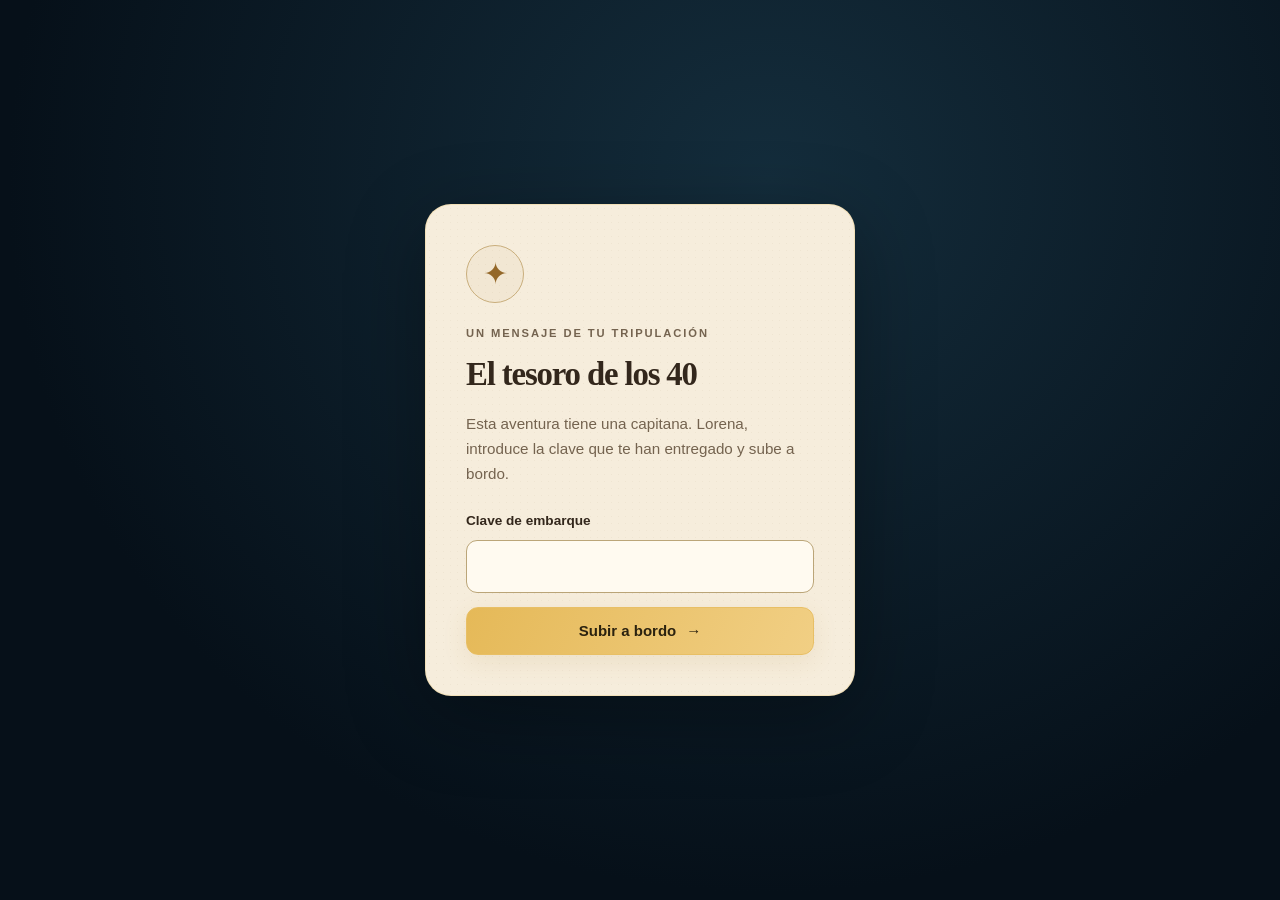
==== commit a5edff7d: "cambios en diseño de pruebas" ====
--- a/index.html
+++ b/index.html
@@ -1,1469 +1,84 @@
-<!doctype html>
-
-<html class="dark" lang="es">
-  <head>
-    <meta charset="utf-8" />
-    <meta
-      content="width=device-width, initial-scale=1.0, maximum-scale=1.0, user-scalable=no, viewport-fit=cover"
-      name="viewport"
-    />
-    <title>Lorena L40 • Examen Grand Line</title>
-    <link href="https://fonts.googleapis.com" rel="preconnect" />
-    <link crossorigin="" href="https://fonts.gstatic.com" rel="preconnect" />
-    <link
-      href="https://fonts.googleapis.com/css2?family=Outfit:wght@400;500;600;700;800&amp;family=Playfair+Display:ital,wght@0,600;0,700;0,900;1,600&amp;family=Plus+Jakarta+Sans:wght@400;500;600;700&amp;family=Cinzel:wght@600;700;900&amp;display=swap"
-      rel="stylesheet"
-    />
-    <link
-      href="https://fonts.googleapis.com/css2?family=Material+Symbols+Outlined:wght,FILL@100..700,0..1&amp;display=swap"
-      rel="stylesheet"
-    />
-    <link rel="stylesheet" href="./css/styles.css" />
-    <script src="https://cdn.tailwindcss.com?plugins=forms,container-queries"></script>
-    <script id="tailwind-config">
-      tailwind.config = {
-        darkMode: "class",
-        theme: {
-          extend: {
-            colors: {
-              "surface-container-lowest": "#010814",
-              "surface-dim": "#041329",
-              surface: "#041329",
-              "surface-container": "#0b1b36",
-              "surface-container-high": "#142749",
-              "surface-container-highest": "#1f3761",
-              "on-surface": "#e2ecff",
-              "on-surface-variant": "#bac6dc",
-              primary: "#f2ca50",
-              "primary-container": "#d4af37",
-              "on-primary": "#2a1f00",
-              tertiary: "#40e0d0",
-              "tertiary-container": "#00534c",
-              secondary: "#ff6b6b",
-              "secondary-container": "#8b0000",
-              "antique-parchment": "#fbf5e8",
-              "parchment-border": "#d8c49e",
-              "parchment-ink": "#2d1b0c",
-              "crimson-seal": "#a31d1d",
-            },
-          },
-        },
-      };
-    </script>
-  </head>
-  <body
-    class="bg-[#020c1b] text-on-surface min-h-screen flex flex-col justify-center items-center selection:bg-primary selection:text-on-primary antialiased"
-  >
-    <div id="access-screen" class="access-screen">
-      <div class="access-card">
-        <span class="material-symbols-outlined access-icon">lock</span>
-
-        <h1>ACCESO A LA GRAND LINE</h1>
-
-        <p>Introduce la clave secreta para comenzar la misión.</p>
-
-        <input
-          id="access-password"
-          type="password"
-          placeholder="CLAVE SECRETA"
-          autocomplete="off"
-        />
-
-        <button id="access-button" type="button">
-          DESBLOQUEAR
-        </button>
-
-        <p id="access-error" class="access-error">
-          Clave incorrecta
-        </p>
-      </div>
-    </div>
-    <!-- Background Ambience Lines -->
-    <div
-      class="fixed inset-0 pointer-events-none opacity-20 bg-[radial-gradient(circle_at_50%_20%,#1a365d_0%,transparent_70%)]"
-    ></div>
-    <!-- Real Fullscreen Mobile-First Container -->
-    <main
-      id="app"
-      class="locked w-full max-w-xl min-h-screen flex flex-col justify-between relative z-10 bg-surface shadow-[0_0_60px_rgba(0,0,0,0.85)] border-x border-[#1a2f50]/40 overflow-x-hidden"
-    >
-      <!-- ========================================================
-         SCREEN 1: INTRO (DEFAULT ACTIVE)
-    ======================================================== -->
-      <section
-        class="app-screen flex flex-col justify-between min-h-screen px-6 py-8 relative"
-        id="screen-intro"
-      >
-        <!-- Watermark Compass Rose -->
-        <div
-          class="absolute -right-20 -top-20 w-80 h-80 opacity-5 pointer-events-none text-primary"
-        >
-          <span class="material-symbols-outlined text-[320px]">explore</span>
-        </div>
-        <!-- Header Top Status -->
-        <div
-          class="flex items-center justify-between text-xs tracking-widest text-primary/80 font-cinzel uppercase pt-2"
-        >
-          <span class="flex items-center gap-1.5">
-            <span class="material-symbols-outlined text-[16px] text-tertiary"
-              >sailing</span
-            >
-            Grand Line • 40º Paralelo
-          </span>
-          <span
-            class="px-2 py-0.5 rounded-full bg-surface-container-high border border-primary/30 text-primary font-bold"
-          >
-            MISIÓN SECRETA
-          </span>
-        </div>
-        <!-- Center Hero Announcement -->
-        <div class="flex flex-col items-center text-center my-auto py-6">
-          <!-- Golden Compass Official Seal -->
-          <div class="relative mb-6">
-            <div
-              class="absolute inset-0 rounded-full bg-primary/20 blur-xl animate-pulse"
-            ></div>
-            <img
-              alt="Emblema Lorena Grand Line"
-              class="w-32 h-32 object-contain relative z-10 drop-shadow-[0_10px_25px_rgba(212,175,55,0.45)]"
-              src="https://lh3.googleusercontent.com/aida/[base64]"
-            />
-          </div>
-          <span
-            class="px-3 py-1 rounded-full bg-secondary-container/80 text-[#ffd5d5] font-cinzel text-xs font-bold tracking-widest uppercase border border-red-500/40 mb-3 shadow-lg"
-          >
-            EXAMEN DE NIVEL 40
-          </span>
-          <h1
-            class="font-serif-pirate text-4xl sm:text-5xl text-primary font-bold tracking-tight leading-none mb-3"
-          >
-            LORENA'S GRAND ADVENTURE
-          </h1>
-          <div
-            class="w-24 h-1 bg-gradient-to-r from-transparent via-primary to-transparent my-3"
-          ></div>
-          <div
-            class="bg-surface-container-low/90 backdrop-blur-md p-5 rounded-2xl border border-primary/20 shadow-2xl text-left mt-2 max-w-md"
-          >
-            <p
-              class="font-outfit text-base text-on-surface leading-relaxed mb-3"
-            >
-              <strong class="text-primary font-bold">Lorena</strong>, has
-              alcanzado un nuevo nivel de maestría tras cuatro décadas de
-              proezas.
-            </p>
-            <p
-              class="font-outfit text-sm text-on-surface-variant leading-relaxed mb-4"
-            >
-              Pero antes de recibir tu recompensa final tendrás que demostrar
-              que eres digna de liderar la tripulación legendaria.
-            </p>
-            <div
-              class="flex items-center gap-2 p-2.5 rounded-xl bg-surface-container-high/70 border border-tertiary/30 text-tertiary text-xs font-semibold uppercase tracking-wider"
-            >
-              <span class="material-symbols-outlined text-[20px]"
-                >military_tech</span
-              >
-              <span>4 PRUEBAS CRUCIALES · UNA RECOMPENSA</span>
-            </div>
-          </div>
-        </div>
-        <!-- Action Button -->
-        <div class="flex flex-col gap-2 pt-4">
-          <button
-            class="w-full py-4 px-6 rounded-2xl bg-gradient-to-r from-primary-container via-primary to-yellow-300 text-on-primary font-cinzel font-bold text-lg tracking-wider flex items-center justify-center gap-3 shadow-[0_8px_30px_rgba(212,175,55,0.35)] active:scale-98 transition-all hover:brightness-110"
-            onclick="goToScreen('screen-passport')"
-          >
-            <span class="material-symbols-outlined text-[24px]">explore</span>
-            <span>COMENZAR MISIÓN</span>
-          </button>
-          <span
-            class="text-center text-[11px] text-on-surface-variant/60 font-outfit uppercase tracking-widest"
-          >
-            Protocolo de Juramento Pirata Activo • Nivel 40
-          </span>
-        </div>
-      </section>
-      <!-- ========================================================
-         SCREEN 2: PASAPORTE (PIRATE GUILD DOCUMENT)
-    ======================================================== -->
-      <section
-        class="app-screen hidden flex-col justify-between min-h-screen px-5 py-7 relative bg-[#090e17]"
-        id="screen-passport"
-      >
-        <!-- Header -->
-        <div
-          class="flex items-center justify-between border-b border-[#2d3f5e]/50 pb-3"
-        >
-          <div class="flex items-center gap-2">
-            <button
-              class="text-on-surface-variant hover:text-primary transition-colors flex items-center"
-              onclick="goToScreen('screen-intro')"
-            >
-              <span class="material-symbols-outlined text-[20px]"
-                >arrow_back</span
-              >
-            </button>
-            <span
-              class="font-cinzel text-xs text-primary font-bold tracking-widest uppercase"
-              >REGISTRO DE NAVEGACIÓN</span
-            >
-          </div>
-          <span
-            class="px-2.5 py-0.5 rounded bg-crimson-seal/80 text-white font-cinzel text-[10px] font-bold tracking-wider"
-          >
-            EXPEDIENTE TOP SECRET
-          </span>
-        </div>
-        <!-- Authentic Aged Parchment Document Card -->
-        <div class="my-auto py-3">
-          <div
-            class="parchment-texture text-parchment-ink rounded-3xl p-5 border-4 border-parchment-border shadow-[0_20px_50px_rgba(0,0,0,0.8)] relative overflow-hidden flex flex-col gap-4"
-          >
-            <!-- Background Guild Stamp Watermark -->
-            <div
-              class="absolute -right-12 -bottom-10 opacity-10 pointer-events-none rotate-12"
-            >
-              <span
-                class="material-symbols-outlined text-[220px] text-parchment-ink"
-                >anchor</span
-              >
-            </div>
-            <!-- Document Header -->
-            <div
-              class="flex items-center justify-between border-b-2 border-dashed border-[#b8a078] pb-3"
-            >
-              <div class="flex flex-col">
-                <span
-                  class="font-cinzel text-[10px] tracking-widest text-[#7a5c32] font-bold"
-                  >REINO DE LOS MARES • GUILD SEALS</span
-                >
-                <h2
-                  class="font-serif-pirate text-xl font-bold text-[#321706] tracking-tight"
-                >
-                  PASAPORTE DE LA GRAND LINE
-                </h2>
-              </div>
-              <div
-                class="w-10 h-10 rounded-full border-2 border-crimson-seal flex items-center justify-center text-crimson-seal font-cinzel text-[9px] font-extrabold uppercase text-center rotate-stamp leading-tight"
-              >
-                L40<br />SEAL
-              </div>
-            </div>
-            <!-- Main Profile Row -->
-            <div class="flex gap-4 items-center">
-              <!-- Portrait Image with Authentic Stamp Framing -->
-              <div
-                class="relative w-28 h-28 shrink-0 rounded-full border-4 border-[#bca06c] shadow-lg overflow-hidden bg-[#ecdcc0]"
-              >
-                <img
-                  alt="Retrato Pirata Capitana Lorena"
-                  class="w-full h-full object-cover"
-                  src="./assets/foto-pasaporte.png"
-                />
-                <div
-                  class="absolute inset-0 bg-[#d4af37]/10 pointer-events-none"
-                ></div>
-              </div>
-              <!-- Identity Data -->
-              <div class="flex flex-col flex-1 min-w-0">
-                <span
-                  class="font-cinzel text-[10px] font-bold text-[#8c6735] uppercase tracking-wider"
-                  >TITULAR OFICIAL:</span
-                >
-                <h3
-                  class="font-serif-pirate text-2xl font-black text-[#2e1505] truncate leading-tight"
-                >
-                  LORENA D. OPAZO
-                </h3>
-                <div class="inline-flex items-center gap-1.5 mt-1">
-                  <span
-                    class="px-2 py-0.5 rounded bg-crimson-seal text-white font-cinzel text-[10px] font-bold uppercase tracking-wider"
-                  >
-                    NIVEL 40
-                  </span>
-                  <span class="text-[11px] font-bold text-[#6d4d23] font-outfit"
-                    >Consolidado</span
-                  >
-                </div>
-              </div>
-            </div>
-            <!-- Specifications Ledger Table -->
-            <div
-              class="bg-[#f0e3cc] rounded-xl p-3.5 border border-[#dfcdae] flex flex-col gap-2 font-outfit text-xs text-[#3a200d]"
-            >
-              <div
-                class="flex justify-between items-center border-b border-[#dfcdae]/80 pb-1.5"
-              >
-                <span class="font-semibold text-[#735028]">RANGO ACTUAL:</span>
-                <span class="font-bold text-[#2e1505]"
-                  >Aspirante a Capitana Legendaria</span
-                >
-              </div>
-              <div
-                class="flex justify-between items-center border-b border-[#dfcdae]/80 pb-1.5"
-              >
-                <span class="font-semibold text-[#735028]">TRIPULACIÓN:</span>
-                <span
-                  class="font-bold text-crimson-seal bg-red-100 px-1.5 py-0.5 rounded"
-                  >CLASIFICADA (AMIGOS ÉPICOS)</span
-                >
-              </div>
-              <div
-                class="flex justify-between items-center border-b border-[#dfcdae]/80 pb-1.5"
-              >
-                <span class="font-semibold text-[#735028]"
-                  >DESTINO DE NAVEGACIÓN:</span
-                >
-                <span
-                  class="font-bold text-[#7a4800] bg-yellow-100 px-1.5 py-0.5 rounded"
-                  >BLOQUEADO HASTA APROBAR</span
-                >
-              </div>
-              <div class="flex justify-between items-center">
-                <span class="font-semibold text-[#735028]"
-                  >RECOMPENSA FINAL:</span
-                >
-                <span class="font-bold text-crimson-seal"
-                  >CLASIFICADA [ALTA PRIORIDAD]</span
-                >
-              </div>
-            </div>
-            <!-- Ink Badges and Foil Stamps Row -->
-            <div class="flex items-center justify-between pt-1">
-              <div class="flex items-center gap-2">
-                <span
-                  class="px-2 py-1 rounded border-2 border-crimson-seal text-crimson-seal font-cinzel text-[9px] font-bold uppercase rotate-stamp"
-                >
-                  AUTHORIZED
-                </span>
-                <span
-                  class="px-2 py-1 rounded border-2 border-[#b8860b] text-[#7a5500] font-cinzel text-[9px] font-bold uppercase"
-                >
-                  GRAND LINE
-                </span>
-              </div>
-              <div class="flex items-center gap-1 text-[#4a2c10]">
-                <span
-                  class="material-symbols-outlined text-[20px] text-[#b8860b]"
-                  >verified</span
-                >
-                <span class="font-cinzel text-[10px] font-bold"
-                  >VÁLIDO 40 AÑOS</span
-                >
-              </div>
-            </div>
-          </div>
-        </div>
-        <!-- Advance Action -->
-        <div class="flex flex-col gap-2 pt-2">
-          <button
-            class="w-full py-4 px-6 rounded-2xl bg-gradient-to-r from-primary-container via-primary to-yellow-300 text-on-primary font-cinzel font-bold text-lg tracking-wider flex items-center justify-center gap-3 shadow-[0_8px_30px_rgba(212,175,55,0.35)] active:scale-98 transition-all hover:brightness-110"
-            onclick="goToScreen('screen-map')"
-          >
-            <span>INICIAR EXAMEN</span>
-            <span class="material-symbols-outlined text-[22px]"
-              >arrow_forward</span
-            >
-          </button>
-        </div>
-      </section>
-      <!-- ========================================================
-         SCREEN 3: MAPA (HUB DE PROGRESO NÁUTICO)
-    ======================================================== -->
-      <section
-        class="app-screen hidden flex-col justify-between min-h-screen px-5 py-6 relative bg-gradient-to-b from-[#020b17] via-[#05142a] to-[#020c1b]"
-        id="screen-map"
-      >
-        <!-- Header -->
-        <div
-          class="flex items-center justify-between pb-3 border-b border-surface-container-high"
-        >
-          <div class="flex flex-col">
-            <span
-              class="font-cinzel text-[11px] text-tertiary font-bold tracking-widest uppercase"
-              >CARTA DE NAVEGACIÓN</span
-            >
-            <h2 class="font-serif-pirate text-2xl font-bold text-primary">
-              Mapa de la Misión
-            </h2>
-          </div>
-          <div
-            class="bg-surface-container-high px-3 py-1.5 rounded-xl border border-primary/30 flex items-center gap-1.5 text-primary"
-          >
-            <span class="material-symbols-outlined text-[18px]">verified</span>
-            <span
-              class="font-cinzel text-xs font-bold"
-              id="map-progress-counter"
-              >MISIÓN 0/4 COMPLETADA</span
-            >
-          </div>
-        </div>
-        <!-- Nautical Route Log Pose Tube Progress Bar -->
-        <div class="mt-4 flex flex-col gap-1.5">
-          <div
-            class="flex justify-between text-[11px] font-cinzel text-on-surface-variant font-semibold"
-          >
-            <span>PUERTO SALIDA</span>
-            <span class="text-primary" id="progress-percentage-label"
-              >0% COMPLETADO</span
-            >
-            <span>RECOMPENSA FINAL</span>
-          </div>
-          <div
-            class="w-full h-3 rounded-full bg-surface-container-lowest p-0.5 border border-primary/20 shadow-inner"
-          >
-            <div
-              class="h-full rounded-full bg-gradient-to-r from-tertiary via-primary to-yellow-300 transition-all duration-700 shadow-[0_0_12px_rgba(242,202,80,0.7)]"
-              id="mission-progress-bar"
-              style="width: 5%"
-            ></div>
-          </div>
-        </div>
-        <!-- 4 Interactive Nautical Islands Stack -->
-        <div class="my-auto py-4 flex flex-col gap-3">
-          <!-- Island 1: Conocimiento -->
-          <div
-            class="cursor-pointer bg-surface-container-high/90 hover:bg-surface-container-highest p-4 rounded-2xl border-2 border-primary/40 flex items-center justify-between transition-all duration-300 shadow-xl group"
-            id="island-card-1"
-            onclick="handleIslandClick(1)"
-          >
-            <div class="flex items-center gap-3.5">
-              <div
-                class="w-12 h-12 rounded-xl bg-primary/20 text-primary flex items-center justify-center font-bold text-xl border border-primary/30 group-hover:scale-105 transition-transform"
-                id="island-icon-1"
-              >
-                <span class="material-symbols-outlined text-[28px]"
-                  >psychology</span
-                >
-              </div>
-              <div class="flex flex-col">
-                <div class="flex items-center gap-2">
-                  <span
-                    class="font-cinzel text-[10px] text-tertiary font-bold uppercase"
-                    >PRUEBA 1</span
-                  >
-                  <span
-                    class="px-2 py-0.5 rounded text-[9px] font-bold font-cinzel bg-primary/20 text-primary border border-primary/30"
-                    id="island-status-badge-1"
-                    >DISPONIBLE</span
-                  >
-                </div>
-                <h3
-                  class="font-serif-pirate text-lg font-bold text-white group-hover:text-primary transition-colors"
-                >
-                  1. Isla del Conocimiento
-                </h3>
-                <p class="font-outfit text-xs text-on-surface-variant">
-                  ¿Quién conoce realmente a Lorena?
-                </p>
-              </div>
-            </div>
-            <span
-              class="material-symbols-outlined text-primary text-[28px]"
-              id="island-action-icon-1"
-              >arrow_circle_right</span
-            >
-          </div>
-          <!-- Connecting Line 1 -->
-          <div class="flex justify-center -my-2 opacity-50">
-            <span class="material-symbols-outlined text-primary text-[18px]"
-              >more_vert</span
-            >
-          </div>
-          <!-- Island 2: Archivo Secreto -->
-          <div
-            class="cursor-not-allowed opacity-60 bg-surface-container/60 p-4 rounded-2xl border border-surface-container-highest flex items-center justify-between transition-all duration-300 shadow-md"
-            id="island-card-2"
-            onclick="handleIslandClick(2)"
-          >
-            <div class="flex items-center gap-3.5">
-              <div
-                class="w-12 h-12 rounded-xl bg-surface-container-high text-on-surface-variant flex items-center justify-center font-bold text-xl border border-surface-container-highest"
-                id="island-icon-2"
-              >
-                <span class="material-symbols-outlined text-[26px]"
-                  >folder_shared</span
-                >
-              </div>
-              <div class="flex flex-col">
-                <div class="flex items-center gap-2">
-                  <span
-                    class="font-cinzel text-[10px] text-on-surface-variant font-bold uppercase"
-                    >PRUEBA 2</span
-                  >
-                  <span
-                    class="px-2 py-0.5 rounded text-[9px] font-bold font-cinzel bg-surface-container text-on-surface-variant"
-                    id="island-status-badge-2"
-                    >BLOQUEADA</span
-                  >
-                </div>
-                <h3
-                  class="font-serif-pirate text-lg font-bold text-on-surface-variant"
-                >
-                  2. Isla de los Recuerdos
-                </h3>
-                <p class="font-outfit text-xs text-on-surface-variant/70">
-                  El archivo secreto de anécdotas
-                </p>
-              </div>
-            </div>
-            <span
-              class="material-symbols-outlined text-on-surface-variant text-[24px]"
-              id="island-action-icon-2"
-              >lock</span
-            >
-          </div>
-          <!-- Connecting Line 2 -->
-          <div class="flex justify-center -my-2 opacity-50">
-            <span
-              class="material-symbols-outlined text-on-surface-variant text-[18px]"
-              >more_vert</span
-            >
-          </div>
-          <!-- Island 3: Sharingan -->
-          <div
-            class="cursor-not-allowed opacity-60 bg-surface-container/60 p-4 rounded-2xl border border-surface-container-highest flex items-center justify-between transition-all duration-300 shadow-md"
-            id="island-card-3"
-            onclick="handleIslandClick(3)"
-          >
-            <div class="flex items-center gap-3.5">
-              <div
-                class="w-12 h-12 rounded-xl bg-surface-container-high text-secondary flex items-center justify-center font-bold text-xl border border-secondary/20"
-                id="island-icon-3"
-              >
-                <span class="material-symbols-outlined text-[26px]"
-                  >visibility</span
-                >
-              </div>
-              <div class="flex flex-col">
-                <div class="flex items-center gap-2">
-                  <span
-                    class="font-cinzel text-[10px] text-on-surface-variant font-bold uppercase"
-                    >PRUEBA 3</span
-                  >
-                  <span
-                    class="px-2 py-0.5 rounded text-[9px] font-bold font-cinzel bg-surface-container text-on-surface-variant"
-                    id="island-status-badge-3"
-                    >BLOQUEADA</span
-                  >
-                </div>
-                <h3
-                  class="font-serif-pirate text-lg font-bold text-on-surface-variant"
-                >
-                  3. Isla del Sharingan
-                </h3>
-                <p class="font-outfit text-xs text-on-surface-variant/70">
-                  Desafío de memoria y percepción ninja
-                </p>
-              </div>
-            </div>
-            <span
-              class="material-symbols-outlined text-on-surface-variant text-[24px]"
-              id="island-action-icon-3"
-              >lock</span
-            >
-          </div>
-          <!-- Connecting Line 3 -->
-          <div class="flex justify-center -my-2 opacity-50">
-            <span
-              class="material-symbols-outlined text-on-surface-variant text-[18px]"
-              >more_vert</span
-            >
-          </div>
-          <!-- Island 4: Jutsu Final -->
-          <div
-            class="cursor-not-allowed opacity-60 bg-surface-container/60 p-4 rounded-2xl border border-surface-container-highest flex items-center justify-between transition-all duration-300 shadow-md"
-            id="island-card-4"
-            onclick="handleIslandClick(4)"
-          >
-            <div class="flex items-center gap-3.5">
-              <div
-                class="w-12 h-12 rounded-xl bg-surface-container-high text-primary flex items-center justify-center font-bold text-xl border border-primary/20"
-                id="island-icon-4"
-              >
-                <span class="material-symbols-outlined text-[26px]"
-                  >auto_fix_high</span
-                >
-              </div>
-              <div class="flex flex-col">
-                <div class="flex items-center gap-2">
-                  <span
-                    class="font-cinzel text-[10px] text-on-surface-variant font-bold uppercase"
-                    >PRUEBA 4</span
-                  >
-                  <span
-                    class="px-2 py-0.5 rounded text-[9px] font-bold font-cinzel bg-surface-container text-on-surface-variant"
-                    id="island-status-badge-4"
-                    >BLOQUEADA</span
-                  >
-                </div>
-                <h3
-                  class="font-serif-pirate text-lg font-bold text-on-surface-variant"
-                >
-                  4. Jutsu Final
-                </h3>
-                <p class="font-outfit text-xs text-on-surface-variant/70">
-                  El código nakama de la tripulación
-                </p>
-              </div>
-            </div>
-            <span
-              class="material-symbols-outlined text-on-surface-variant text-[24px]"
-              id="island-action-icon-4"
-              >lock</span
-            >
-          </div>
-        </div>
-        <!-- Bottom Dynamic Nav Button -->
-        <div class="pt-2">
-          <button
-            class="w-full py-4 px-6 rounded-2xl bg-gradient-to-r from-primary-container via-primary to-yellow-300 text-on-primary font-cinzel font-bold text-base tracking-wider flex items-center justify-center gap-2 shadow-lg active:scale-98 transition-all hover:brightness-110"
-            id="map-primary-cta"
-            onclick="startCurrentUnlockedPrueba()"
-          >
-            <span class="material-symbols-outlined text-[22px]">sailing</span>
-            <span id="map-primary-cta-text">ZARPAR A LA PRUEBA 1</span>
-          </button>
-        </div>
-      </section>
-      <!-- ========================================================
-         SCREEN 4: PRUEBA 1 (TRIVIA "¿QUIÉN CONOCE A LORENA?")
-    ======================================================== -->
-      <section
-        class="app-screen hidden flex-col justify-between min-h-screen px-5 py-6 relative bg-[#0d1421]"
-        id="screen-prueba1"
-      >
-        <!-- Header -->
-        <div
-          class="flex items-center justify-between border-b border-surface-container-high pb-3"
-        >
-          <button
-            class="text-on-surface-variant hover:text-primary flex items-center gap-1 font-outfit text-xs"
-            onclick="goToScreen('screen-map')"
-          >
-            <span class="material-symbols-outlined text-[18px]"
-              >arrow_back</span
-            >
-            Mapa
-          </button>
-          <span
-            class="font-cinzel text-xs text-primary font-bold uppercase tracking-wider"
-            >PRUEBA 1 DE 4</span
-          >
-          <span
-            class="px-2.5 py-0.5 rounded bg-surface-container-high text-tertiary font-cinzel text-[11px] font-bold"
-            id="quiz-question-badge"
-          >
-            PREGUNTA 1/3
-          </span>
-        </div>
-        <!-- Question Card (Parchment Accent) -->
-        <div class="my-auto py-2 flex flex-col gap-4">
-          <div
-            class="parchment-texture text-parchment-ink p-5 rounded-2xl border-2 border-parchment-border shadow-xl flex flex-col gap-2 relative"
-          >
-            <div class="flex items-center gap-2 text-[#735028]">
-              <span class="material-symbols-outlined text-[22px]"
-                >psychology</span
-              >
-              <span
-                class="font-cinzel text-[11px] font-bold uppercase tracking-widest"
-                >TEST DE AFINIDAD NAKAMA</span
-              >
-            </div>
-            <h3
-              class="font-serif-pirate text-xl sm:text-2xl font-bold leading-snug text-[#2b1706]"
-              id="quiz-question-title"
-            >
-              ¿Qué es más probable que haga Lorena un sábado por la mañana para
-              arrancar el día con energía de capitana?
-            </h3>
-          </div>
-          <!-- 4 Tactile Interactive Buttons -->
-          <div class="flex flex-col gap-2.5" id="quiz-options-container">
-            <!-- Dynamically populated via JS -->
-          </div>
-          <!-- Feedback Alert Container -->
-          <div
-            class="hidden p-3 rounded-xl text-center font-outfit text-xs font-semibold animate-bounce"
-            id="quiz-feedback-box"
-          ></div>
-        </div>
-        <!-- Footer Button -->
-        <div class="pt-2">
-          <button
-            class="w-full py-4 px-6 rounded-2xl bg-surface-container-high text-on-surface-variant/40 font-cinzel font-bold text-base tracking-wider flex items-center justify-center gap-2 transition-all cursor-not-allowed"
-            disabled=""
-            id="quiz-next-btn"
-            onclick="handleQuizNext()"
-          >
-            <span id="quiz-next-text">SELECCIONA UNA RESPUESTA</span>
-            <span class="material-symbols-outlined text-[20px]"
-              >arrow_forward</span
-            >
-          </button>
-        </div>
-      </section>
-      <!-- ========================================================
-         SCREEN 5: RESULTADO PRUEBA 1
-    ======================================================== -->
-      <section
-        class="app-screen hidden flex-col justify-between min-h-screen px-6 py-8 relative bg-gradient-to-b from-[#020b17] via-[#071933] to-[#020c1b]"
-        id="screen-result1"
-      >
-        <div class="my-auto py-4 flex flex-col items-center text-center gap-4">
-          <!-- Trophy Gold Icon -->
-          <div class="relative">
-            <div
-              class="absolute inset-0 rounded-full bg-primary/20 blur-xl"
-            ></div>
-            <div
-              class="w-24 h-24 rounded-full bg-gradient-to-tr from-primary-container via-primary to-yellow-200 p-1 flex items-center justify-center shadow-[0_0_35px_rgba(212,175,55,0.6)]"
-            >
-              <div
-                class="w-full h-full rounded-full bg-surface-container-lowest flex items-center justify-center text-primary"
-              >
-                <span class="material-symbols-outlined text-[48px]"
-                  >workspace_premium</span
-                >
-              </div>
-            </div>
-          </div>
-          <span
-            class="px-3 py-1 rounded-full bg-tertiary/20 text-tertiary border border-tertiary/40 font-cinzel text-xs font-bold tracking-widest uppercase"
-          >
-            FASE DE CONOCIMIENTO SUPERADA
-          </span>
-          <h2 class="font-serif-pirate text-3xl font-bold text-primary">
-            ¡PRUEBA 1 SUPERADA!
-          </h2>
-          <!-- Score summary card -->
-          <div
-            class="bg-surface-container-high/90 border border-primary/30 p-5 rounded-2xl shadow-xl w-full max-w-sm text-center flex flex-col gap-2"
-          >
-            <span class="font-cinzel text-2xl font-black text-tertiary"
-              >3 / 3 ACIERTOS</span
-            >
-            <span
-              class="font-cinzel text-xs text-primary font-bold uppercase tracking-wider"
-              >RANGO: NAKAMA DE HONOR</span
-            >
-            <p class="font-outfit text-sm text-on-surface leading-relaxed mt-1">
-              "Tu conocimiento sobre la capitana es digno de una nakama de
-              honor. Conoces cada una de sus pasiones, gustos y aventuras."
-            </p>
-          </div>
-          <!-- Unlock Badge -->
-          <div
-            class="w-full max-w-sm bg-surface-container-low p-3 rounded-xl border border-tertiary/30 flex items-center justify-between text-xs font-outfit"
-          >
-            <span class="flex items-center gap-1.5 text-on-surface">
-              <span class="material-symbols-outlined text-tertiary text-[18px]"
-                >check_circle</span
-              >
-              Isla 1 Certificada
-            </span>
-            <span class="text-primary font-bold flex items-center gap-1">
-              <span class="material-symbols-outlined text-[16px]"
-                >lock_open</span
-              >
-              ISLA 2 DESBLOQUEADA
-            </span>
-          </div>
-        </div>
-        <div class="pt-2">
-          <button
-            class="w-full py-4 px-6 rounded-2xl bg-gradient-to-r from-primary-container via-primary to-yellow-300 text-on-primary font-cinzel font-bold text-base tracking-wider flex items-center justify-center gap-2 shadow-lg active:scale-98 transition-all hover:brightness-110"
-            onclick="advanceFromPrueba1()"
-          >
-            <span>CONTINUAR AL MAPA</span>
-            <span class="material-symbols-outlined text-[20px]">map</span>
-          </button>
-        </div>
-      </section>
-      <!-- ========================================================
-         SCREEN 6: PRUEBA 2 (EL ARCHIVO SECRETO)
-    ======================================================== -->
-      <section
-        class="app-screen hidden flex-col justify-between min-h-screen px-5 py-6 relative bg-[#0a0f18]"
-        id="screen-prueba2"
-      >
-        <!-- Header -->
-        <div
-          class="flex items-center justify-between border-b border-surface-container-high pb-3"
-        >
-          <button
-            class="text-on-surface-variant hover:text-primary flex items-center gap-1 font-outfit text-xs"
-            onclick="goToScreen('screen-map')"
-          >
-            <span class="material-symbols-outlined text-[18px]"
-              >arrow_back</span
-            >
-            Mapa
-          </button>
-          <span
-            class="font-cinzel text-xs text-primary font-bold uppercase tracking-wider"
-            >PRUEBA 2 DE 4</span
-          >
-          <span
-            class="px-2.5 py-0.5 rounded bg-crimson-seal/80 text-white font-cinzel text-[10px] font-bold"
-          >
-            TOP SECRET
-          </span>
-        </div>
-        <!-- Dossier Folder -->
-        <div class="my-auto py-2 flex flex-col gap-4">
-          <div
-            class="parchment-texture text-parchment-ink p-5 rounded-2xl border-l-8 border-crimson-seal border-y-2 border-r-2 border-parchment-border shadow-2xl relative flex flex-col gap-3"
-          >
-            <div class="flex items-center justify-between">
-              <span
-                class="px-2 py-0.5 rounded bg-crimson-seal text-white font-cinzel text-[10px] font-bold tracking-widest uppercase"
-              >
-                EXPEDIENTE #40 — CLASIFICACIÓN: TOP SECRET
-              </span>
-              <span class="material-symbols-outlined text-[#7a5526]"
-                >attach_file</span
-              >
-            </div>
-            <h3
-              class="font-serif-pirate text-xl font-bold text-[#2d1607] leading-tight"
-            >
-              Incidente en Alta Mar: "La Noche Mítica del Brindis Secreto"
-            </h3>
-            <div
-              class="bg-[#f0e3ce] p-3.5 rounded-xl border border-[#dec9ab] font-outfit text-xs text-[#3a2211] italic leading-relaxed"
-            >
-              "Informe desclasificado por la tripulación: En aquella legendaria
-              velada de verano en la costa, los mojitos y las risas
-              desaparecieron sospechosamente al caer la luna. ¿Qué dictan los
-              testimonios oficiales de los nakamas sobre la hazaña de Lorena?"
-            </div>
-          </div>
-          <!-- Riddle Statements -->
-          <div class="flex flex-col gap-2.5" id="dossier-options">
-            <button
-              class="dossier-option text-left p-4 rounded-xl bg-surface-container-high/80 border border-primary/20 text-on-surface hover:bg-surface-container-highest transition-all flex items-start gap-3 active:scale-98"
-              onclick="selectDossierOption(0)"
-            >
-              <span
-                class="w-6 h-6 rounded-full bg-primary/20 text-primary flex items-center justify-center font-bold text-xs shrink-0 mt-0.5"
-                >A</span
-              >
-              <span class="font-outfit text-xs leading-relaxed"
-                >Lorena activó el modo sigilo pirata y lideró el brindis
-                legendario que inspiró a toda la tripulación hasta ver el
-                amanecer caribeño.</span
-              >
-            </button>
-            <button
-              class="dossier-option text-left p-4 rounded-xl bg-surface-container-high/80 border border-primary/20 text-on-surface hover:bg-surface-container-highest transition-all flex items-start gap-3 active:scale-98"
-              onclick="selectDossierOption(1)"
-            >
-              <span
-                class="w-6 h-6 rounded-full bg-primary/20 text-primary flex items-center justify-center font-bold text-xs shrink-0 mt-0.5"
-                >B</span
-              >
-              <span class="font-outfit text-xs leading-relaxed"
-                >Fue un sabotaje de una tormenta marina que desvió el rumbo de
-                la fiesta hacia las hamacas.</span
-              >
-            </button>
-            <button
-              class="dossier-option text-left p-4 rounded-xl bg-surface-container-high/80 border border-primary/20 text-on-surface hover:bg-surface-container-highest transition-all flex items-start gap-3 active:scale-98"
-              onclick="selectDossierOption(2)"
-            >
-              <span
-                class="w-6 h-6 rounded-full bg-primary/20 text-primary flex items-center justify-center font-bold text-xs shrink-0 mt-0.5"
-                >C</span
-              >
-              <span class="font-outfit text-xs leading-relaxed"
-                >Todo fue orquestado con mapas secretos para ocultar los
-                preparativos del nivel 40.</span
-              >
-            </button>
-          </div>
-          <div
-            class="hidden p-3 rounded-xl bg-tertiary/20 border border-tertiary/50 text-tertiary text-xs font-semibold text-center font-outfit"
-            id="dossier-feedback"
-          ></div>
-        </div>
-        <!-- Action -->
-        <div class="pt-2">
-          <button
-            class="w-full py-4 px-6 rounded-2xl bg-surface-container-high text-on-surface-variant/40 font-cinzel font-bold text-base tracking-wider flex items-center justify-center gap-2 transition-all cursor-not-allowed"
-            disabled=""
-            id="dossier-confirm-btn"
-            onclick="confirmDossierAnswer()"
-          >
-            <span>DESCLASIFICAR ARCHIVO</span>
-            <span class="material-symbols-outlined text-[20px]"
-              >folder_open</span
-            >
-          </button>
-        </div>
-      </section>
-      <!-- ========================================================
-         SCREEN 7: PRUEBA 3 (EL SHARINGAN • MEMORIA NINJA)
-    ======================================================== -->
-      <section
-        class="app-screen hidden flex-col justify-between min-h-screen px-5 py-6 relative bg-gradient-to-b from-[#13070b] via-[#0a0712] to-[#030914]"
-        id="screen-prueba3"
-      >
-        <!-- Header -->
-        <div
-          class="flex items-center justify-between border-b border-secondary/30 pb-3"
-        >
-          <button
-            class="text-on-surface-variant hover:text-secondary flex items-center gap-1 font-outfit text-xs"
-            onclick="goToScreen('screen-map')"
-          >
-            <span class="material-symbols-outlined text-[18px]"
-              >arrow_back</span
-            >
-            Mapa
-          </button>
-          <div
-            class="flex items-center gap-1.5 text-secondary font-cinzel text-xs font-bold uppercase tracking-wider"
-          >
-            <span class="material-symbols-outlined text-[16px]"
-              >visibility</span
-            >
-            PRUEBA 3 • SHARINGAN
-          </div>
-          <span
-            class="px-2.5 py-0.5 rounded bg-secondary-container/80 text-white font-cinzel text-[10px] font-bold"
-            id="memory-pairs-badge"
-          >
-            0 / 3 PAREJAS
-          </span>
-        </div>
-        <!-- Game Stage -->
-        <div class="my-auto py-2 flex flex-col items-center">
-          <div class="text-center mb-4">
-            <h3 class="font-serif-pirate text-2xl text-secondary font-bold">
-              El Ojo de la Percepción
-            </h3>
-            <p class="font-outfit text-xs text-on-surface-variant mt-1">
-              Encuentra las 3 parejas de reliquias secretas de la tripulación.
-            </p>
-          </div>
-          <!-- 6 Cards Grid (3x2) with 3D Flip -->
-          <div
-            class="grid grid-cols-3 gap-3 w-full max-w-sm perspective-1000"
-            id="memory-grid"
-          >
-            <!-- Dynamically created in JS -->
-          </div>
-          <div
-            class="hidden mt-4 p-3 rounded-xl bg-secondary/20 border border-secondary text-secondary font-cinzel text-xs font-bold uppercase text-center animate-pulse"
-            id="memory-success-banner"
-          >
-            ¡VISIÓN DE MAESTRÍA ACTIVADA! 3/3 PAREJAS ALINEADAS
-          </div>
-        </div>
-        <!-- Action -->
-        <div class="pt-2">
-          <button
-            class="w-full py-4 px-6 rounded-2xl bg-surface-container-high text-on-surface-variant/40 font-cinzel font-bold text-base tracking-wider flex items-center justify-center gap-2 transition-all cursor-not-allowed"
-            disabled=""
-            id="memory-next-btn"
-            onclick="advanceFromPrueba3()"
-          >
-            <span>COMPLETAR DESAFÍO</span>
-            <span class="material-symbols-outlined text-[20px]"
-              >arrow_forward</span
-            >
-          </button>
-        </div>
-      </section>
-      <!-- ========================================================
-         SCREEN 8: PRUEBA 4 (EL JUTSU DEFINITIVO)
-    ======================================================== -->
-      <section
-        class="app-screen hidden flex-col justify-between min-h-screen px-5 py-6 relative bg-gradient-to-b from-[#140b02] via-[#0b121e] to-[#020b18]"
-        id="screen-prueba4"
-      >
-        <!-- Header -->
-        <div
-          class="flex items-center justify-between border-b border-primary/30 pb-3"
-        >
-          <button
-            class="text-on-surface-variant hover:text-primary flex items-center gap-1 font-outfit text-xs"
-            onclick="goToScreen('screen-map')"
-          >
-            <span class="material-symbols-outlined text-[18px]"
-              >arrow_back</span
-            >
-            Mapa
-          </button>
-          <span
-            class="font-cinzel text-xs text-primary font-bold uppercase tracking-wider"
-            >CLÍMAX • PRUEBA 4</span
-          >
-          <span
-            class="px-2 py-0.5 rounded bg-primary/20 text-primary border border-primary/30 font-cinzel text-[10px] font-bold"
-          >
-            SELLO FINAL
-          </span>
-        </div>
-        <!-- Finale Center Stage -->
-        <div class="my-auto py-2 flex flex-col items-center text-center gap-4">
-          <!-- Glowing Kunai Rune Seal -->
-          <div class="relative">
-            <div
-              class="absolute inset-0 rounded-full bg-primary/30 blur-2xl animate-pulse"
-            ></div>
-            <div
-              class="w-20 h-20 rounded-full bg-surface-container-highest border-2 border-primary flex items-center justify-center text-primary relative z-10 shadow-[0_0_30px_rgba(242,202,80,0.5)]"
-            >
-              <span class="material-symbols-outlined text-[40px]"
-                >auto_fix_high</span
-              >
-            </div>
-          </div>
-          <div class="flex flex-col gap-1 max-w-sm">
-            <h3 class="font-serif-pirate text-3xl font-bold text-primary">
-              EL JUTSU DEFINITIVO
-            </h3>
-            <p
-              class="font-cinzel text-xs text-tertiary tracking-wider font-semibold"
-            >
-              HAS LLEGADO HASTA AQUÍ. SOLO QUEDA UNA ÚLTIMA PRUEBA.
-            </p>
-            <p
-              class="font-outfit text-xs text-on-surface-variant mt-2 leading-relaxed"
-            >
-              Introduce la palabra clave secreta custodiada por tu tripulación
-              para romper el sello del Gran Tesoro.
-            </p>
-          </div>
-          <!-- Secret Inscription Box -->
-          <div
-            class="w-full max-w-sm bg-surface-container-low p-5 rounded-2xl border border-primary/30 shadow-2xl flex flex-col gap-3"
-          >
-            <label
-              class="font-cinzel text-[11px] text-primary/80 uppercase tracking-widest font-bold text-left flex justify-between"
-              for="secret-code-input"
-            >
-              <span>CÓDIGO DE INVOCACIÓN</span>
-              <span class="text-tertiary">PISTA: NAKAMA</span>
-            </label>
-            <div class="relative">
-              <input
-                class="w-full py-3.5 px-4 bg-surface-container-lowest border-2 border-primary/40 focus:border-primary rounded-xl text-center font-cinzel text-xl tracking-[0.25em] text-primary placeholder:text-primary/30 uppercase focus:outline-none focus:ring-2 focus:ring-primary/50"
-                id="secret-code-input"
-                maxlength="12"
-                placeholder="ESCRIBE: NAKAMA"
-                type="text"
-              />
-            </div>
-            <div class="flex items-center justify-between gap-2 pt-1">
-              <button
-                class="text-[11px] font-outfit text-tertiary hover:underline"
-                onclick="fillSecretCode('NAKAMA')"
-              >
-                Autocompletar Código Nakama
-              </button>
-              <span class="text-[11px] font-cinzel text-on-surface-variant"
-                >40 AÑOS</span
-              >
-            </div>
-          </div>
-        </div>
-        <!-- Action -->
-        <div class="pt-2">
-          <button
-            class="w-full py-4 px-6 rounded-2xl bg-gradient-to-r from-primary-container via-primary to-yellow-300 text-on-primary font-cinzel font-black text-lg tracking-wider flex items-center justify-center gap-2 shadow-[0_10px_35px_rgba(212,175,55,0.4)] active:scale-98 transition-all hover:brightness-110 pulse-glow-gold"
-            onclick="handleJutsuSubmit()"
-          >
-            <span class="material-symbols-outlined text-[24px]">vpn_key</span>
-            <span>DESBLOQUEAR RECOMPENSA</span>
-          </button>
-        </div>
-      </section>
-      <!-- ========================================================
-         SCREEN 9: TRANSICIÓN CINEMATOGRÁFICA
-    ======================================================== -->
-      <section
-        class="app-screen hidden flex-col justify-center items-center min-h-screen px-6 py-8 relative bg-black text-center"
-        id="screen-cinematic"
-      >
-        <!-- Radar Scanner -->
-        <div class="relative w-44 h-44 flex items-center justify-center mb-8">
-          <div
-            class="absolute inset-0 rounded-full border border-primary/20 animate-ping"
-          ></div>
-          <div
-            class="absolute inset-2 rounded-full border-2 border-dashed border-tertiary/40 animate-spin"
-          ></div>
-          <div
-            class="w-24 h-24 rounded-full bg-[#041329] border border-primary flex items-center justify-center text-primary shadow-[0_0_40px_rgba(212,175,55,0.7)]"
-          >
-            <span class="material-symbols-outlined text-[44px]">token</span>
-          </div>
-        </div>
-        <span
-          class="font-cinzel text-xs text-primary font-bold tracking-widest uppercase mb-2"
-        >
-          PROCESANDO LOG POSE ANCESTRAL
-        </span>
-        <h3
-          class="font-serif-pirate text-2xl font-bold text-white mb-6"
-          id="cinematic-heading"
-        >
-          ANALIZANDO RESULTADOS...
-        </h3>
-        <!-- Terminal Logs -->
-        <div
-          class="w-full max-w-sm bg-[#040d1a] border border-primary/30 p-4 rounded-xl text-left font-mono text-xs text-tertiary flex flex-col gap-2 shadow-2xl"
-        >
-          <div
-            class="opacity-0 transition-opacity duration-300 flex items-center gap-2"
-            id="log-line-1"
-          >
-            <span class="text-primary font-bold">&gt;</span> ANALIZANDO
-            RESULTADOS... OK
-          </div>
-          <div
-            class="opacity-0 transition-opacity duration-300 flex items-center gap-2"
-            id="log-line-2"
-          >
-            <span class="text-primary font-bold">&gt;</span> NIVEL DE PIRATA: 40
-            CONFIRMADO ✓
-          </div>
-          <div
-            class="opacity-0 transition-opacity duration-300 flex items-center gap-2"
-            id="log-line-3"
-          >
-            <span class="text-primary font-bold">&gt;</span> DESTINO EN CARTAS
-            NÁUTICAS... DESCIFRADO
-          </div>
-          <div
-            class="opacity-0 transition-opacity duration-300 flex items-center gap-2 text-primary font-bold"
-            id="log-line-4"
-          >
-            <span class="animate-pulse">&gt;</span> ¡ACCESO CONCEDIDO! ROMPIENDO
-            EL SELLO...
-          </div>
-        </div>
-        <!-- Loading Bar -->
-        <div
-          class="w-full max-w-sm h-2 rounded-full bg-surface-container-lowest mt-6 overflow-hidden border border-primary/20"
-        >
-          <div
-            class="h-full bg-gradient-to-r from-tertiary to-primary transition-all duration-300"
-            id="cinematic-progress"
-            style="width: 0%"
-          ></div>
-        </div>
-      </section>
-      <!-- ========================================================
-         SCREEN 10: REVEAL FINAL (¡PUNTA CANA!)
-    ======================================================== -->
-      <section
-        class="app-screen hidden flex-col justify-between min-h-screen px-5 py-6 relative bg-gradient-to-b from-[#010915] via-[#04142b] to-[#020b18] overflow-hidden"
-        id="screen-reveal"
-      >
-        <!-- Confetti Particles Canvas/Container -->
-        <div
-          class="absolute inset-0 pointer-events-none z-20 overflow-hidden"
-          id="confetti-container"
-        ></div>
-        <!-- Header Celebration -->
-        <div
-          class="flex items-center justify-between pb-2 border-b border-primary/20 z-10"
-        >
-          <span
-            class="font-cinzel text-[11px] text-tertiary font-bold tracking-widest uppercase"
-            >¡MISIÓN CUMPLIDA!</span
-          >
-          <span
-            class="px-2.5 py-0.5 rounded bg-primary text-on-primary font-cinzel text-[10px] font-black uppercase shadow-md"
-          >
-            NIVEL 40 ALCANZADO
-          </span>
-        </div>
-        <!-- Content Scrollable Body -->
-        <div class="my-auto py-2 flex flex-col gap-3.5 z-10">
-          <!-- Tropical Paradise Hero Banner -->
-          <div
-            class="relative w-full h-48 rounded-2xl overflow-hidden shadow-[0_12px_35px_rgba(0,0,0,0.8)] border border-primary/40"
-          >
-            <img
-              alt="Punta Cana Paraíso Tropical Lorena 40"
-              class="w-full h-full object-cover"
-              src="./assets/cofre.png"
-            />
-            <div
-              class="absolute inset-0 bg-gradient-to-t from-black/80 via-black/20 to-transparent"
-            ></div>
-            <div
-              class="absolute bottom-3 left-4 right-4 flex items-center justify-between text-white font-cinzel"
-            >
-              <span
-                class="px-2 py-0.5 rounded bg-primary text-on-primary text-[10px] font-bold"
-                >GRAN RECOMPENSA</span
-              >
-              <span
-                class="text-xs font-bold text-yellow-200 flex items-center gap-1"
-                >🌴 CARIBE ALL-INCLUSIVE</span
-              >
-            </div>
-          </div>
-          <!-- Typography Explosion -->
-          <div class="text-center flex flex-col items-center">
-            <span
-              class="font-cinzel text-xs text-tertiary font-bold uppercase tracking-widest"
-              >LORENA... ¡HAS SUPERADO EL EXAMEN!</span
-            >
-            <h2
-              class="font-serif-pirate text-3xl sm:text-4xl text-primary font-black leading-none mt-1"
-            >
-              ¡TE VAS DE VIAJE!
-            </h2>
-            <div
-              class="inline-flex items-center gap-2 text-tertiary font-cinzel text-base font-extrabold mt-1"
-            >
-              <span>🌴 PUNTA CANA 🌴</span>
-              <span class="text-white text-xs font-sans"
-                >• República Dominicana</span
-              >
-            </div>
-            <p class="font-outfit text-xs text-on-surface-variant mt-1">
-              Con tu compañero de aventuras para celebrar tus 40 años como te
-              mereces.
-            </p>
-          </div>
-          <!-- Luxury Boarding Pass VIP Card -->
-          <div
-            class="parchment-texture text-parchment-ink p-4 rounded-2xl border-2 border-primary shadow-2xl flex flex-col gap-3 relative"
-          >
-            <div
-              class="flex items-center justify-between border-b border-[#3d2314]/20 pb-2"
-            >
-              <div class="flex items-center gap-1.5">
-                <span
-                  class="material-symbols-outlined text-crimson-seal text-[20px]"
-                  >flight</span
-                >
-                <span
-                  class="font-cinzel text-[11px] font-extrabold text-[#3a200d] uppercase tracking-wider"
-                  >BOARDING PASS • NAKAMA EXPEDITION</span
-                >
-              </div>
-              <span
-                class="px-2 py-0.5 rounded bg-primary text-[#2a170a] font-cinzel text-[9px] font-bold"
-                >FIRST CLASS</span
-              >
-            </div>
-            <div class="grid grid-cols-2 gap-2 text-xs font-outfit">
-              <div class="bg-[#f0e3cc] p-2 rounded-lg">
-                <span
-                  class="block text-[10px] font-cinzel text-[#7a5526] font-bold uppercase"
-                  >DESTINO</span
-                >
-                <span class="font-bold text-[#2e1505] text-sm">Punta Cana</span>
-              </div>
-              <div class="bg-[#f0e3cc] p-2 rounded-lg">
-                <span
-                  class="block text-[10px] font-cinzel text-[#7a5526] font-bold uppercase"
-                  >PASAJEROS</span
-                >
-                <span class="font-bold text-[#2e1505] text-sm"
-                  >Lorena + Acompañante</span
-                >
-              </div>
-              <div class="bg-[#f0e3cc] p-2 rounded-lg">
-                <span
-                  class="block text-[10px] font-cinzel text-[#7a5526] font-bold uppercase"
-                  >NIVEL</span
-                >
-                <span class="font-bold text-crimson-seal text-sm"
-                  >40 Años de Aventuras</span
-                >
-              </div>
-              <div class="bg-[#f0e3cc] p-2 rounded-lg">
-                <span
-                  class="block text-[10px] font-cinzel text-[#7a5526] font-bold uppercase"
-                  >MODALIDAD</span
-                >
-                <span class="font-bold text-[#2e1505] text-sm"
-                  >Resort All-Inclusive</span
-                >
-              </div>
-            </div>
-            <div
-              class="flex items-center justify-between pt-1 border-t border-[#3d2314]/20 text-[10px] font-cinzel text-[#7a5526]"
-            >
-              <span>ID: PKG-PUNTACANA-LORENA40</span>
-              <div class="flex items-center gap-1 text-crimson-seal font-bold">
-                <span class="material-symbols-outlined text-[16px]"
-                  >verified</span
-                >
-                100% CONFIRMADO
-              </div>
-            </div>
-          </div>
-        </div>
-        <!-- Action -->
-        <div class="pt-2 z-10">
-          <button
-            class="w-full py-4 px-6 rounded-2xl bg-gradient-to-r from-primary-container via-primary to-yellow-300 text-on-primary font-cinzel font-bold text-base tracking-wider flex items-center justify-center gap-2 shadow-[0_8px_30px_rgba(212,175,55,0.4)] active:scale-98 transition-all hover:brightness-110"
-            onclick="goToScreen('screen-crew')"
-          >
-            <span class="material-symbols-outlined text-[22px]">favorite</span>
-            <span>VER MENSAJE DE LA TRIPULACIÓN</span>
-          </button>
-        </div>
-      </section>
-      <!-- ========================================================
-         SCREEN 11: MENSAJE FINAL (LA TRIPULACIÓN)
-    ======================================================== -->
-      <section
-        class="app-screen hidden flex-col justify-between min-h-screen px-5 py-6 relative bg-gradient-to-b from-[#110b05] via-[#09070f] to-[#030914] overflow-y-auto"
-        id="screen-crew"
-      >
-        <!-- Top Brand -->
-        <div
-          class="flex items-center justify-between border-b border-primary/20 pb-3"
-        >
-          <button
-            class="text-on-surface-variant hover:text-primary flex items-center gap-1 font-outfit text-xs"
-            onclick="goToScreen('screen-reveal')"
-          >
-            <span class="material-symbols-outlined text-[18px]"
-              >arrow_back</span
-            >
-            El Viaje
-          </button>
-          <span
-            class="font-cinzel text-xs text-primary font-bold uppercase tracking-wider"
-            >CARTA DE NAKAMAS</span
-          >
-          <span class="w-6"></span>
-        </div>
-        <!-- Emotional Candlelight Parchment Scroll -->
-        <div class="my-auto py-3 flex flex-col gap-4">
-          <div
-            class="parchment-texture text-parchment-ink p-5 rounded-3xl border-4 border-parchment-border shadow-2xl relative flex flex-col items-center text-center gap-3"
-          >
-            <img
-              alt="Sello Grand Line"
-              class="w-16 h-16 object-contain drop-shadow"
-              src="https://lh3.googleusercontent.com/aida/[base64]"
-            />
-            <span
-              class="font-cinzel text-xs font-bold text-crimson-seal uppercase tracking-widest"
-            >
-              DEDICATORIA DE CUMPLEAÑOS
-            </span>
-            <h2
-              class="font-serif-pirate text-3xl font-black text-[#2e1505] leading-tight"
-            >
-              ¡Feliz 40 Cumpleaños, Lorena!
-            </h2>
-            <div class="w-16 h-0.5 bg-[#8b5a2b]/30"></div>
-            <p
-              class="font-serif-pirate italic text-base text-[#3d2314] leading-relaxed max-w-sm"
-            >
-              "Una aventura como esta no se navega sola. Gracias por cuatro
-              décadas de luz, fuerza, risas incomparables y lealtad absoluta."
-            </p>
-            <span
-              class="font-cinzel text-xs font-black text-crimson-seal uppercase tracking-widest mt-1"
-            >
-              — De parte de toda tu tripulación que te adora
-            </span>
-          </div>
-          <!-- Crew Members / Badges Grid -->
-          <div class="grid grid-cols-2 gap-2.5">
-            <div
-              class="bg-surface-container-high/90 border border-primary/30 p-3 rounded-xl flex items-center gap-2.5 shadow"
-            >
-              <span class="material-symbols-outlined text-primary text-[24px]"
-                >military_tech</span
-              >
-              <div class="flex flex-col">
-                <span class="font-cinzel text-xs font-bold text-white"
-                  >Los Primeros Oficiales</span
-                >
-                <span class="text-[10px] text-on-surface-variant font-outfit"
-                  >Organización secreta</span
-                >
-              </div>
-            </div>
-            <div
-              class="bg-surface-container-high/90 border border-primary/30 p-3 rounded-xl flex items-center gap-2.5 shadow"
-            >
-              <span class="material-symbols-outlined text-tertiary text-[24px]"
-                >explore</span
-              >
-              <div class="flex flex-col">
-                <span class="font-cinzel text-xs font-bold text-white"
-                  >Los Navegantes</span
-                >
-                <span class="text-[10px] text-on-surface-variant font-outfit"
-                  >Rumbo a Punta Cana</span
-                >
-              </div>
-            </div>
-            <div
-              class="bg-surface-container-high/90 border border-primary/30 p-3 rounded-xl flex items-center gap-2.5 shadow"
-            >
-              <span class="material-symbols-outlined text-secondary text-[24px]"
-                >local_bar</span
-              >
-              <div class="flex flex-col">
-                <span class="font-cinzel text-xs font-bold text-white"
-                  >Custodios del Brindis</span
-                >
-                <span class="text-[10px] text-on-surface-variant font-outfit"
-                  >Celebración garantizada</span
-                >
-              </div>
-            </div>
-            <div
-              class="bg-surface-container-high/90 border border-primary/30 p-3 rounded-xl flex items-center gap-2.5 shadow"
-            >
-              <span
-                class="material-symbols-outlined text-yellow-300 text-[24px]"
-                >group</span
-              >
-              <div class="flex flex-col">
-                <span class="font-cinzel text-xs font-bold text-white"
-                  >El Clan Nakama</span
-                >
-                <span class="text-[10px] text-on-surface-variant font-outfit"
-                  >Por siempre a tu lado</span
-                >
-              </div>
-            </div>
-          </div>
-        </div>
-        <!-- Action Buttons -->
-        <div class="flex flex-col gap-2 pt-2">
-          <button
-            class="w-full py-3.5 px-6 rounded-xl bg-surface-container-high border border-primary/40 text-primary font-cinzel font-bold text-sm tracking-wider flex items-center justify-center gap-2 hover:bg-surface-container-highest transition-colors"
-            onclick="goToScreen('screen-passport')"
-          >
-            <span class="material-symbols-outlined text-[18px]">badge</span>
-            <span>VER MI PASAPORTE LORENA L40</span>
-          </button>
-          <button
-            class="w-full py-4 px-6 rounded-2xl bg-gradient-to-r from-primary-container via-primary to-yellow-300 text-on-primary font-cinzel font-bold text-base tracking-wider flex items-center justify-center gap-2 shadow-lg active:scale-98 transition-all hover:brightness-110"
-            onclick="resetAdventure()"
-          >
-            <span class="material-symbols-outlined text-[20px]"
-              >restart_alt</span
-            >
-            <span>REPETIR AVENTURA</span>
-          </button>
-        </div>
-      </section>
-    </main>
-
-    <script src="./js/app.js" defer></script>
-  </body>
-</html>
+<!doctype html>
+<html lang="es">
+<head>
+  <meta charset="utf-8">
+  <meta name="viewport" content="width=device-width, initial-scale=1">
+  <meta name="theme-color" content="#081a27">
+  <meta name="description" content="Una aventura de cumpleaños preparada por la tripulación de Lorena.">
+  <title>Operación Lorena · El tesoro de los 40</title>
+  <link rel="stylesheet" href="./css/styles.css?v=20261020">
+  <script src="./js/access-config.js?v=20261020" defer></script>
+  <script src="./js/game-data.js?v=20261020" defer></script>
+  <script src="./js/game-core.js?v=20261020" defer></script>
+  <script src="./js/app.js?v=20261020" defer></script>
+</head>
+<body>
+  <a class="skip-link sr-only" href="#main-content">Saltar al contenido</a>
+  <div class="ambient-bg" aria-hidden="true"></div>
+  <section id="access-screen" class="access-screen" aria-labelledby="access-title">
+    <form id="access-form" class="access-card parchment">
+      <span class="brand-mark" aria-hidden="true">✦</span>
+      <p class="eyebrow">Un mensaje de tu tripulación</p>
+      <h1 id="access-title">El tesoro de los 40</h1>
+      <p>Esta aventura tiene una capitana. Lorena, introduce la clave que te han entregado y sube a bordo.</p>
+      <label for="access-password">Clave de embarque</label>
+      <input id="access-password" name="password" type="password" autocomplete="current-password" required aria-describedby="access-error">
+      <button id="access-button" class="btn btn-primary" type="submit">Subir a bordo <span aria-hidden="true">→</span></button>
+      <p id="access-error" class="feedback" data-tone="error" role="alert"></p>
+    </form>
+  </section>
+  <div id="app" hidden>
+    <header class="app-header">
+      <button id="brand-home" class="brand" type="button" aria-label="Operación Lorena. Ir al inicio">
+        <span class="brand-mark" aria-hidden="true">✦</span>
+        <span class="brand-copy"><span class="brand-kicker">Una aventura de cumpleaños</span><strong>Operación Lorena</strong></span>
+      </button>
+      <nav class="header-actions" aria-label="Navegación principal">
+        <span id="header-progress" class="chip" aria-label="Sellos obtenidos">0 / 5 sellos</span>
+        <button id="nav-map" class="btn btn-ghost" type="button">La ruta</button>
+        <button id="nav-passport" class="btn btn-ghost" type="button">Pasaporte</button>
+        <button id="nav-reset" class="btn btn-ghost" type="button">Reiniciar</button>
+      </nav>
+    </header>
+    <main id="main-content" class="app-main page-shell" tabindex="-1">
+      <p id="storage-notice" class="storage-notice" role="status" hidden></p>
+      <section id="screen-intro" class="screen" aria-labelledby="intro-title" hidden>
+        <div class="hero-grid">
+          <div class="hero-copy">
+            <p class="eyebrow">40 años · Mil historias · Un tesoro</p>
+            <h1 id="intro-title" tabindex="-1">Capitana Lorena,<br>tu aventura empieza aquí.</h1>
+            <p class="lead">Tu tripulación ha escondido un regalo al final de una ruta llena de recuerdos. Cinco pruebas, cinco sellos y todas esas historias que sólo pueden ser tuyas.</p>
+            <div class="button-row">
+              <button id="start-adventure" class="btn btn-primary" type="button">Comenzar la aventura <span aria-hidden="true">→</span></button>
+              <button id="intro-passport" class="btn btn-secondary" type="button">Ver mi pasaporte</button>
+            </div>
+            <p class="status-note">Sin cronómetro. Con pistas y todas las oportunidades que necesites.</p>
+            <div class="hero-facts"><span class="badge">5 escalas</span><span class="badge">Muchos cómplices</span><span class="badge">Una capitana irrepetible</span></div>
+          </div>
+          <div class="hero-visual">
+            <img id="hero-portrait" class="hero-portrait" src="./assets/lorena-grand-line-portrait.png" alt="Ilustración pirata de Lorena" width="1024" height="1024">
+            <img class="hero-seal" src="./assets/lorena-grand-line-seal.png" alt="" width="2000" height="1414" aria-hidden="true">
+          </div>
+        </div>
+      </section>
+      <section id="screen-map" class="screen" aria-labelledby="map-title" hidden></section>
+      <section id="screen-passport" class="screen" aria-labelledby="passport-title" hidden></section>
+      <section id="screen-challenge" class="screen" aria-labelledby="challenge-title" hidden></section>
+      <section id="screen-gift" class="screen" aria-labelledby="gift-title" hidden></section>
+      <section id="screen-crew" class="screen" aria-labelledby="crew-title" hidden></section>
+    </main>
+    <footer class="site-footer page-shell"><span>Hecho con recuerdos, risas y mucho cariño.</span><span>La tripulación de Lorena · 40</span></footer>
+  </div>
+  <dialog id="reset-dialog" class="app-dialog" aria-labelledby="reset-title" aria-describedby="reset-description">
+    <form method="dialog">
+      <p class="eyebrow">Volver a zarpar</p>
+      <h2 id="reset-title">¿Empezamos desde el principio?</h2>
+      <p id="reset-description">Se borrarán los sellos y las respuestas de esta partida en este navegador. La clave de acceso seguirá activa.</p>
+      <div class="dialog-actions"><button class="btn btn-secondary" value="cancel" autofocus>Seguir jugando</button><button class="btn btn-primary" value="reset">Sí, reiniciar</button></div>
+    </form>
+  </dialog>
+  <div id="announcer" class="sr-only" role="status" aria-live="polite" aria-atomic="true"></div>
+  <div id="confetti-container" aria-hidden="true"></div>
+  <noscript><p class="access-card">Activa JavaScript en tu navegador para jugar a esta aventura.</p></noscript>
+</body>
+</html>
--- a/css/styles.css
+++ b/css/styles.css
@@ -1,168 +1,612 @@
-@layer base {
-html,
+/* Operación Lorena · responsive presentation, without a runtime CSS dependency. */
+:root {
+  color-scheme: dark;
+  --navy-950: #061019;
+  --navy-900: #0b1825;
+  --navy-800: #112335;
+  --navy-700: #193147;
+  --paper: #f6eddc;
+  --paper-deep: #e9dcc3;
+  --ink: #33271c;
+  --ink-muted: #74634f;
+  --text: #f1f0e8;
+  --muted: #aebdca;
+  --gold: #e8bf65;
+  --gold-bright: #f5d690;
+  --gold-dark: #ad8239;
+  --teal: #8cd8c6;
+  --red: #ffb3a4;
+  --line: rgba(203, 222, 234, 0.14);
+  --gold-line: rgba(232, 191, 101, 0.3);
+  --shadow: 0 18px 55px rgba(0, 0, 0, 0.2);
+  --radius: 24px;
+  --page-gutter: clamp(16px, 3.5vw, 48px);
+  --font-body: "Plus Jakarta Sans", "Arial", sans-serif;
+  --font-title: "Cinzel", "Georgia", serif;
+}
+
+* { box-sizing: border-box; }
+[hidden] { display: none !important; }
+html { scroll-behavior: smooth; }
 body {
-    margin: 0;
-    padding: 0;
-    background-color: #020c1b;
-    color: #d6e3ff;
-    font-family: "Plus Jakarta Sans", sans-serif;
-    -webkit-tap-highlight-color: transparent;
-}
-}
-.font-serif-pirate {
-font-family: "Playfair Display", serif;
-}
-.font-cinzel {
-font-family: "Cinzel", serif;
-}
-.font-outfit {
-font-family: "Outfit", sans-serif;
-}
-.parchment-texture {
-background-color: #fbf5e8;
-background-image: radial-gradient(#dfd1b8 1px, transparent 0);
-background-size: 16px 16px;
-}
-.rotate-stamp {
-transform: rotate(-12deg);
-}
-/* Card flip for Memory Game */
-.perspective-1000 {
-perspective: 1000px;
-}
-.transform-style-3d {
-transform-style: preserve-3d;
-}
-.backface-hidden {
-backface-visibility: hidden;
-}
-.rotate-y-180 {
-transform: rotateY(180deg);
-}
-@keyframes pulseGlow {
-0%,
-100% {
-    box-shadow:
-    0 0 25px rgba(212, 175, 55, 0.4),
-    inset 0 0 15px rgba(212, 175, 55, 0.2);
-}
-50% {
-    box-shadow:
-    0 0 45px rgba(212, 175, 55, 0.7),
-    inset 0 0 25px rgba(212, 175, 55, 0.4);
-}
-}
-.pulse-glow-gold {
-animation: pulseGlow 2.5s infinite ease-in-out;
-}
-@keyframes confettiFloat {
-0% {
-    transform: translateY(0) rotate(0deg);
-    opacity: 1;
-}
-100% {
-    transform: translateY(600px) rotate(360deg);
-    opacity: 0;
-}
-}
-.confetti-piece {
-position: absolute;
-width: 10px;
-height: 14px;
-border-radius: 2px;
-pointer-events: none;
-animation: confettiFloat 4s linear infinite;
-}
-
-.access-screen {
+  margin: 0;
+  min-width: 280px;
+  min-height: 100vh;
+  min-height: 100svh;
+  background: var(--navy-950);
+  color: var(--text);
+  font-family: var(--font-body);
+  font-size: 16px;
+  line-height: 1.65;
+  -webkit-font-smoothing: antialiased;
+  -webkit-text-size-adjust: 100%;
+}
+button, input, textarea, select { font: inherit; }
+button, input, textarea, select, summary { -webkit-tap-highlight-color: transparent; }
+button { color: inherit; cursor: pointer; }
+button:disabled { cursor: not-allowed; }
+input { min-width: 0; }
+button, a, input, summary { touch-action: manipulation; }
+button, a, input, summary, [tabindex] { outline-offset: 5px; }
+:focus-visible { outline: 3px solid var(--teal); }
+.screen :is(h1, h2)[tabindex="-1"]:focus, #main-content:focus { outline: none; }
+img { display: block; max-width: 100%; height: auto; }
+a { color: var(--gold-bright); text-underline-offset: 4px; }
+h1, h2, h3, h4, p, blockquote, dl, dd { margin: 0; }
+h1, h2, h3, h4 { text-wrap: balance; }
+h1, h2, h3 { font-family: var(--font-title); line-height: 1.2; }
+h1 { font-size: clamp(2rem, 3.8vw, 3.7rem); font-weight: 700; letter-spacing: -0.035em; }
+h2 { font-size: clamp(1.5rem, 2.3vw, 2rem); }
+h3 { font-size: 1.3rem; }
+p + p { margin-top: 0.85em; }
+strong { font-weight: 700; }
+::selection { background: var(--gold); color: var(--navy-950); }
+
+.ambient-bg {
   position: fixed;
+  z-index: -1;
   inset: 0;
-  z-index: 9999;
+  pointer-events: none;
+  background:
+    radial-gradient(ellipse at 83% 5%, rgba(40, 91, 101, 0.2), transparent 48%),
+    radial-gradient(ellipse at 0% 75%, rgba(174, 123, 48, 0.07), transparent 45%),
+    linear-gradient(150deg, #0c1b28 0%, #061019 65%);
+}
+#app { position: relative; min-height: 100vh; min-height: 100svh; }
+.app-header {
+  width: min(1440px, calc(100% - var(--page-gutter) * 2));
+  margin-inline: auto;
+  padding-block: 22px;
   display: flex;
+  flex-wrap: wrap;
+  align-items: center;
+  justify-content: space-between;
+  gap: 16px 24px;
+  border-bottom: 1px solid var(--line);
+}
+.brand { display: flex; align-items: center; gap: 13px; min-width: 0; padding: 0; border: 0; background: transparent; color: var(--text); text-align: left; }
+.brand-mark {
+  display: inline-grid;
+  place-items: center;
+  flex: 0 0 auto;
+  width: 46px;
+  aspect-ratio: 1;
+  border: 1px solid var(--gold-line);
+  border-radius: 50%;
+  color: var(--gold);
+  background: rgba(232, 191, 101, 0.045);
+  font-family: var(--font-title);
+  font-size: 25px;
+  line-height: 1;
+}
+.brand-copy { display: grid; gap: 1px; min-width: 0; }
+.brand-copy strong, .brand-copy b { font-family: var(--font-title); font-size: 1.04rem; line-height: 1.3; }
+.brand-kicker { color: var(--muted); font-size: 0.69rem; letter-spacing: 0.16em; text-transform: uppercase; }
+.header-actions { display: flex; flex-wrap: wrap; align-items: center; gap: 8px; }
+.header-actions .btn[aria-current="page"] { border-color: var(--gold-line); background: rgba(232, 191, 101, 0.07); color: var(--gold-bright); }
+.app-main { padding: clamp(24px, 4vw, 56px) var(--page-gutter) 64px; }
+.page-shell { width: 100%; max-width: 1440px; margin-inline: auto; }
+.app-main.page-shell { max-width: calc(1440px + var(--page-gutter) * 2); }
+.site-footer.page-shell { display: flex; flex-wrap: wrap; justify-content: space-between; gap: 10px 24px; width: min(1440px, calc(100% - var(--page-gutter) * 2)); padding-block: 22px 30px; border-top: 1px solid var(--line); color: #8ea3b4; font-size: 0.78rem; line-height: 1.6; }
+.screen { min-width: 0; animation: screen-in 250ms ease-out both; }
+.screen-heading { max-width: 980px; margin-bottom: clamp(24px, 3vw, 40px); }
+.screen-heading h1 { margin-block: 8px 16px; }
+.eyebrow {
+  color: var(--gold);
+  font-size: 0.75rem;
+  font-weight: 700;
+  letter-spacing: 0.17em;
+  text-transform: uppercase;
+  line-height: 1.5;
+}
+.lead { max-width: 64ch; color: var(--muted); font-size: clamp(1rem, 1.35vw, 1.15rem); line-height: 1.75; }
+.muted { color: var(--muted); }
+.status-note, .storage-notice { color: var(--muted); font-size: 0.875rem; line-height: 1.6; }
+.status-note { margin-top: 16px; }
+.storage-notice {
+  padding: 14px 18px;
+  margin-block: 16px;
+  border: 1px solid var(--gold-line);
+  border-radius: 12px;
+  background: rgba(232, 191, 101, 0.07);
+  color: var(--gold-bright);
+}
+.button-row { display: flex; flex-wrap: wrap; align-items: center; gap: 12px; }
+.btn {
+  min-height: 48px;
+  padding: 12px 22px;
+  display: inline-flex;
   align-items: center;
   justify-content: center;
-  padding: 24px;
-  background:
-    radial-gradient(circle at 50% 20%, #1a365d 0%, transparent 60%),
-    #020c1b;
-}
-
-.access-card {
+  gap: 10px;
+  border: 1px solid transparent;
+  border-radius: 12px;
+  background: var(--navy-800);
+  color: var(--text);
+  font-weight: 700;
+  font-size: 0.9375rem;
+  line-height: 1.4;
+  text-align: center;
+  text-decoration: none;
+  transition: background 160ms ease, border-color 160ms ease, box-shadow 160ms ease, transform 160ms ease;
+}
+.btn-primary {
+  border-color: var(--gold);
+  background: linear-gradient(115deg, #e5b958, #f1cf84);
+  color: #2b220f;
+  box-shadow: 0 7px 24px rgba(174, 129, 48, 0.12);
+}
+.btn-ghost { background: transparent; border-color: var(--line); color: var(--muted); }
+.btn-secondary { background: var(--navy-800); border-color: var(--gold-line); color: var(--gold-bright); }
+.btn:disabled { opacity: 0.48; box-shadow: none; }
+.badge, .chip {
+  display: inline-flex;
+  align-items: center;
+  justify-content: center;
+  gap: 6px;
+  padding: 6px 11px;
+  border: 1px solid var(--gold-line);
+  border-radius: 999px;
+  color: var(--gold-bright);
+  background: rgba(232, 191, 101, 0.065);
+  font-size: 0.75rem;
+  font-weight: 700;
+  line-height: 1.4;
+}
+.chip { border-color: var(--line); color: var(--muted); background: rgba(203, 222, 234, 0.04); }
+
+/* Welcome and the captain's document. */
+.hero-grid { display: grid; grid-template-columns: 1.13fr 0.87fr; align-items: center; gap: clamp(24px, 5vw, 80px); }
+.hero-copy { min-width: 0; padding-block: 24px; }
+.hero-copy h1 { max-width: 16ch; margin-block: 18px 24px; font-size: clamp(2.7rem, 4.6vw, 4.8rem); line-height: 1.07; }
+.hero-copy h1 em, .hero-copy h1 span { color: var(--gold); font-style: normal; }
+.hero-copy .lead { max-width: 49ch; }
+.hero-copy .button-row { margin-top: 30px; }
+.hero-copy .badge, .hero-copy .chip { margin: 0 6px 10px 0; }
+.hero-facts { display: flex; flex-wrap: wrap; gap: 8px; margin-top: 25px; }
+.hero-facts .badge { margin: 0; }
+.hero-visual { position: relative; display: grid; place-items: center; min-width: 0; padding: 22px 18px 46px; isolation: isolate; }
+.hero-visual::before { content: ""; position: absolute; z-index: -1; inset: 8% 0; border: 1px solid rgba(232, 191, 101, 0.17); border-radius: 48% 48% 12% 12%; transform: rotate(6deg); }
+.hero-portrait { width: min(100%, 460px); aspect-ratio: 4 / 5; object-fit: cover; object-position: center; border: 1px solid var(--gold-line); border-radius: 45% 45% 8% 8%; box-shadow: var(--shadow); }
+.hero-seal { position: absolute; right: -8px; bottom: 1px; width: clamp(135px, 18vw, 220px); object-fit: contain; filter: drop-shadow(0 10px 18px rgba(0, 0, 0, 0.35)); transform: rotate(8deg); }
+.parchment {
+  background-color: var(--paper);
+  background-image: radial-gradient(rgba(124, 88, 35, 0.055) 0.75px, transparent 0.75px);
+  background-size: 7px 7px;
+  color: var(--ink);
+  border-color: var(--paper-deep);
+}
+.parchment .eyebrow, .parchment .question-label { color: #886127; }
+.parchment .lead, .parchment .muted, .parchment .status-note { color: var(--ink-muted); }
+.parchment a { color: #725016; }
+.passport-card { max-width: 1080px; padding: clamp(22px, 4vw, 48px); border: 1px solid var(--paper-deep); border-radius: var(--radius); box-shadow: var(--shadow); }
+.passport-top { display: grid; grid-template-columns: 142px minmax(0, 1fr); align-items: center; gap: 28px; padding-bottom: 28px; border-bottom: 1px solid rgba(109, 79, 39, 0.22); }
+.passport-portrait { width: 142px; }
+.passport-portrait img { width: 100%; aspect-ratio: 1; object-fit: cover; border-radius: 50%; padding: 5px; border: 1px solid #a88c5c; }
+.passport-identity { min-width: 0; }
+.passport-identity h2, .passport-identity h1 { margin-block: 7px 12px; overflow-wrap: anywhere; }
+.passport-identity .badge { color: #775017; background: rgba(170, 123, 35, 0.08); border-color: rgba(120, 89, 32, 0.25); }
+.passport-fields { margin-block: 24px 0; }
+.passport-fields > dl { display: grid; grid-template-columns: repeat(2, minmax(0, 1fr)); gap: 22px 36px; }
+.passport-fields dl, .passport-fields > div { min-width: 0; }
+.passport-fields dl > div { min-width: 0; }
+.passport-fields dt, .boarding-pass dt { color: var(--ink-muted); font-size: 0.75rem; font-weight: 700; letter-spacing: 0.09em; text-transform: uppercase; }
+.passport-fields dd, .boarding-pass dd { margin-top: 5px; font-size: 1rem; font-weight: 700; overflow-wrap: anywhere; }
+.seal-list { display: flex; flex-wrap: wrap; gap: 10px; list-style: none; margin: 0; padding: 24px 0 0; }
+.seal-token { display: inline-flex; flex-wrap: wrap; align-items: center; gap: 8px; max-width: 100%; min-height: 40px; padding: 8px 13px; border: 1px dashed #b7a586; border-radius: 8px; color: #786b58; font-size: 0.8rem; font-weight: 700; }
+.seal-token small { font-weight: 400; }
+.seal-token[data-earned="true"], .seal-token[data-earned="1"] { color: #236150; border-color: #568875; border-style: solid; background: rgba(46, 112, 87, 0.07); }
+.passport-card + .btn { margin-top: 24px; }
+
+/* Map: five stages with clear, durable states. */
+.map-layout { display: grid; grid-template-columns: minmax(0, 1fr) 330px; align-items: start; gap: 32px; }
+.map-route { list-style: none; position: relative; display: grid; gap: 15px; padding: 0; margin: 0; }
+.map-route::before { content: ""; position: absolute; top: 38px; bottom: 38px; left: 51px; border-left: 1px dashed rgba(232, 191, 101, 0.35); pointer-events: none; }
+.route-stop { position: relative; min-width: 0; }
+.route-card {
+  display: grid;
+  grid-template-columns: 54px minmax(0, 1fr) auto;
+  align-items: center;
+  gap: 20px;
   width: 100%;
-  max-width: 380px;
-  padding: 32px 24px;
-  border: 1px solid rgba(242, 202, 80, 0.35);
-  border-radius: 24px;
-  background: #0b1b36;
-  text-align: center;
-  box-shadow: 0 20px 60px rgba(0, 0, 0, 0.6);
-}
-
-.access-icon {
-  margin-bottom: 16px;
-  color: #f2ca50;
-  font-size: 48px;
-}
-
-.access-card h1 {
-  margin: 0 0 12px;
-  color: #f2ca50;
-  font-family: "Cinzel", serif;
-  font-size: 22px;
-}
-
-.access-card p {
-  margin: 0 0 24px;
-  color: #bac6dc;
-  font-family: "Plus Jakarta Sans", sans-serif;
-  font-size: 14px;
-  line-height: 1.5;
-}
-
-.access-card input {
-  box-sizing: border-box;
-  width: 100%;
-  margin-bottom: 12px;
-  padding: 14px 16px;
-  border: 2px solid rgba(242, 202, 80, 0.3);
-  border-radius: 12px;
-  outline: none;
-  background: #010814;
-  color: #f2ca50;
-  font-family: "Cinzel", serif;
-  font-size: 16px;
-  text-align: center;
-  letter-spacing: 0.15em;
-}
-
-.access-card input:focus {
-  border-color: #f2ca50;
-}
-
-.access-card button {
-  width: 100%;
-  padding: 14px 20px;
-  border: 0;
-  border-radius: 12px;
-  background: linear-gradient(to right, #d4af37, #f2ca50, #fde68a);
-  color: #2a1f00;
-  cursor: pointer;
-  font-family: "Cinzel", serif;
-  font-size: 14px;
-  font-weight: 700;
-}
-
-.access-card .access-error {
-  display: none;
-  margin: 14px 0 0;
-  color: #ff6b6b;
-  font-size: 12px;
-}
-
-.access-card .access-error.visible {
-  display: block;
-}
-
-#app.locked {
-  display: none;
-}+  padding: 22px 24px;
+  border: 1px solid var(--line);
+  border-radius: 18px;
+  background: #0d1c2a;
+  text-align: left;
+  transition: border-color 160ms ease, background 160ms ease, transform 160ms ease;
+}
+.route-number { display: grid; place-items: center; width: 54px; aspect-ratio: 1; flex: 0 0 auto; border: 1px solid var(--line); border-radius: 50%; background: var(--navy-800); color: var(--muted); font-family: var(--font-title); font-size: 1.4rem; font-weight: 700; }
+.route-copy { display: grid; gap: 6px; min-width: 0; }
+.route-copy strong { font-family: var(--font-title); font-size: clamp(1.1rem, 1.6vw, 1.35rem); line-height: 1.3; }
+.route-copy small { color: var(--muted); font-size: 0.875rem; line-height: 1.55; }
+.route-state { padding: 5px 9px; border-radius: 6px; background: rgba(203, 222, 234, 0.06); color: var(--muted); font-size: 0.71rem; font-weight: 700; line-height: 1.4; }
+.route-stop[data-status="available"] .route-card { border-color: rgba(232, 191, 101, 0.65); background: linear-gradient(115deg, #1c2b32, #102233); box-shadow: 0 5px 24px rgba(0, 0, 0, 0.14); }
+.route-stop[data-status="available"] .route-number { background: var(--gold); color: #30230f; border-color: var(--gold); }
+.route-stop[data-status="available"] .route-state { color: var(--gold-bright); background: rgba(232, 191, 101, 0.1); }
+.route-stop[data-status="completed"] .route-number { color: var(--teal); border-color: rgba(140, 216, 198, 0.45); background: rgba(140, 216, 198, 0.06); }
+.route-stop[data-status="completed"] .route-state { color: var(--teal); background: rgba(140, 216, 198, 0.075); }
+.route-stop[data-status="locked"] .route-card { background: rgba(13, 28, 42, 0.7); }
+.route-stop[data-status="locked"] .route-copy strong { color: #bdc8d1; }
+.route-stop[data-status="locked"] .route-number { background: #0b1722; }
+.map-summary { position: sticky; top: 24px; display: grid; gap: 18px; min-width: 0; }
+.progress-panel, .game-card { padding: clamp(20px, 2.5vw, 30px); background: rgba(17, 35, 53, 0.66); border: 1px solid var(--line); border-radius: var(--radius); }
+.progress-panel { background: radial-gradient(ellipse at top right, rgba(232, 191, 101, 0.08), transparent 80%), var(--navy-900); border-color: var(--gold-line); }
+.progress-panel h2, .progress-panel h3 { margin-bottom: 14px; }
+.progress-panel > .eyebrow + h2, .game-card > .eyebrow + h2 { margin-top: 9px; }
+.progress-panel .btn { width: 100%; margin-top: 18px; }
+.progress-meter { height: 9px; overflow: hidden; border-radius: 99px; background: rgba(0, 0, 0, 0.3); margin-block: 20px 12px; }
+.progress-meter span { display: block; height: 100%; min-width: 0; border-radius: inherit; background: linear-gradient(90deg, #b69245, var(--gold-bright)); transition: width 400ms ease; }
+.progress-text { display: flex; flex-wrap: wrap; justify-content: space-between; gap: 6px; color: var(--gold-bright); font-size: 0.85rem; }
+
+/* Shared game layout. Keep layout classes while JavaScript updates states. */
+.adventure-layout { display: grid; grid-template-columns: 260px minmax(0, 1fr); align-items: start; gap: 32px; }
+.challenge-sidebar { position: sticky; top: 24px; min-width: 0; }
+.route-details { border: 1px solid var(--line); border-radius: 18px; background: rgba(11, 24, 37, 0.75); }
+.route-details > summary { display: flex; align-items: center; justify-content: space-between; gap: 14px; min-height: 56px; padding: 17px 18px; color: var(--gold-bright); font-size: 0.85rem; font-weight: 700; list-style: none; cursor: pointer; }
+.route-details > summary::-webkit-details-marker { display: none; }
+.route-details > summary::after { content: "⌄"; font-size: 1.2rem; line-height: 1; transition: transform 160ms ease; }
+.route-details[open] > summary::after { transform: rotate(180deg); }
+.route-details[open] > summary { border-bottom: 1px solid var(--line); }
+.route-details > .btn { width: calc(100% - 20px); margin: 0 10px 12px; }
+.mini-route { list-style: none; display: grid; gap: 6px; margin: 0; padding: 10px; }
+.mini-route-btn { display: flex; align-items: center; gap: 10px; width: 100%; min-height: 58px; padding: 12px 10px; border: 1px solid transparent; border-radius: 10px; background: transparent; color: var(--muted); text-align: left; }
+.mini-route-number { display: grid; place-items: center; flex: 0 0 28px; width: 28px; aspect-ratio: 1; border: 1px solid var(--line); border-radius: 50%; font-size: 0.78rem; }
+.mini-route-label { min-width: 0; font-size: 0.83rem; font-weight: 600; line-height: 1.55; }
+.mini-route-btn[data-status="completed"] .mini-route-number { color: var(--teal); border-color: rgba(140, 216, 198, 0.45); }
+.mini-route-btn[data-status="available"] { color: var(--text); }
+.mini-route-btn[aria-current]:not([aria-current="false"]) { border-color: var(--gold-line); background: rgba(232, 191, 101, 0.07); color: var(--gold-bright); }
+.mini-route-btn[aria-current]:not([aria-current="false"]) .mini-route-number { background: var(--gold); color: #30230f; border-color: var(--gold); }
+.mini-route-btn[data-status="locked"] { color: #93a5b4; }
+.challenge-main { min-width: 0; }
+.challenge-header { display: flex; flex-wrap: wrap; align-items: baseline; gap: 12px; margin-bottom: 28px; }
+.challenge-header h1, .challenge-header .lead { flex: 0 0 100%; min-width: 0; }
+.challenge-header h1 { margin-top: 2px; font-size: clamp(2rem, 3.1vw, 3.05rem); }
+.round-count { margin-left: auto; color: var(--muted); font-size: 0.875rem; white-space: nowrap; }
+.challenge-content { display: grid; gap: 22px; min-width: 0; }
+.challenge-content > * { min-width: 0; }
+.challenge-footer { margin-top: 26px; padding-top: 24px; border-top: 1px solid var(--line); }
+.challenge-actions { display: flex; flex-wrap: wrap; align-items: center; justify-content: space-between; gap: 12px; }
+.challenge-actions .button-row { margin-left: auto; }
+.game-card { min-width: 0; }
+.game-card > h2, .game-card > h3 { margin-bottom: 14px; }
+.game-card > .lead { margin-bottom: 20px; }
+.game-card > .feedback + .btn { margin-top: 16px; }
+.game-card.parchment { background-color: var(--paper); border-color: var(--paper-deep); }
+.question-card {
+  min-width: 0;
+  padding: clamp(24px, 3vw, 38px);
+  border: 1px solid var(--paper-deep);
+  border-radius: var(--radius);
+  background: var(--paper);
+  color: var(--ink);
+  box-shadow: var(--shadow);
+}
+.question-label { color: var(--ink-muted); font-size: 0.75rem; font-weight: 700; letter-spacing: 0.1em; text-transform: uppercase; line-height: 1.5; }
+.question-card blockquote { max-width: 49ch; margin-top: 16px; font-family: Georgia, serif; font-size: clamp(1.3rem, 2.1vw, 1.85rem); line-height: 1.6; }
+.question-card > p { color: var(--ink-muted); }
+.question-card .question-label { color: var(--ink-muted); }
+.question-card > .question-label { margin-bottom: 12px; }
+.question-card > blockquote + h2 { margin-top: 24px; }
+.question-card > .option-grid { margin-top: 24px; }
+.question-card > .challenge-actions { margin-top: 24px; }
+.option-grid { display: grid; grid-template-columns: repeat(3, minmax(0, 1fr)); gap: 12px; }
+.option-button, .destination-button {
+  display: flex;
+  align-items: flex-start;
+  gap: 12px;
+  min-width: 0;
+  min-height: 68px;
+  padding: 18px;
+  border: 1px solid var(--line);
+  border-radius: 14px;
+  background: var(--navy-800);
+  color: var(--text);
+  text-align: left;
+  line-height: 1.55;
+  overflow-wrap: anywhere;
+  transition: border-color 160ms ease, background 160ms ease, box-shadow 160ms ease;
+}
+.option-button > :not(.option-letter) { min-width: 0; }
+.option-letter { display: grid; place-items: center; flex: 0 0 28px; width: 28px; aspect-ratio: 1; border-radius: 7px; background: rgba(232, 191, 101, 0.08); color: var(--gold); font-size: 0.8rem; font-weight: 700; }
+.option-button[aria-pressed="true"], .destination-button[aria-pressed="true"] { border-color: var(--gold); background: #213039; box-shadow: inset 0 0 0 1px var(--gold); }
+.option-button[data-result="correct"], .destination-button[data-result="correct"] { border-color: var(--teal); background: #12352f; box-shadow: inset 0 0 0 1px var(--teal); color: #d7f5ed; }
+.option-button[data-result="incorrect"], .destination-button[data-result="incorrect"] { border-color: var(--red); background: #3a2326; box-shadow: inset 0 0 0 1px var(--red); color: #ffe1d9; }
+.option-button:disabled, .destination-button:disabled { opacity: 1; }
+.feedback { padding: 15px 18px; margin-top: 16px; border: 1px solid rgba(151, 191, 211, 0.3); border-radius: 12px; background: rgba(65, 121, 150, 0.11); color: #cfe2ed; line-height: 1.6; overflow-wrap: anywhere; }
+.feedback:empty { display: none; }
+.feedback[data-tone="success"] { background: rgba(95, 176, 148, 0.09); color: #b5ebd9; border-color: rgba(140, 216, 198, 0.36); }
+.feedback[data-tone="error"] { background: rgba(219, 100, 79, 0.09); color: #ffb9a9; border-color: rgba(255, 179, 164, 0.34); }
+.feedback[data-tone="info"] { background: rgba(65, 121, 150, 0.11); color: #cfe2ed; }
+.question-card .feedback[data-tone="success"], .parchment .feedback[data-tone="success"] { background: #e1eee7; color: #215f47; border-color: #8fad9b; }
+.question-card .feedback[data-tone="error"], .parchment .feedback[data-tone="error"] { background: #f2e1d9; color: #873c2c; border-color: #bc8773; }
+.question-card .feedback[data-tone="info"], .parchment .feedback[data-tone="info"] { background: #e2eaf0; color: #365870; border-color: #93abbb; }
+.hint-box { padding: 18px 20px; margin-top: 16px; border: 1px dashed var(--gold-line); border-radius: 12px; color: var(--gold-bright); background: rgba(232, 191, 101, 0.045); line-height: 1.7; }
+.hint-box > .btn { min-height: 44px; padding: 9px 14px; }
+.hint-box > p:not([hidden]) { margin-top: 12px; }
+.full-story, .hint-box details { margin-top: 16px; }
+.full-story > summary, .hint-box summary, .crew-card summary { width: fit-content; min-height: 44px; padding-block: 9px; color: var(--gold-bright); font-size: 0.9rem; font-weight: 700; cursor: pointer; }
+.full-story > p, .full-story > div { margin-top: 10px; line-height: 1.8; }
+.parchment .full-story > summary, .parchment .hint-box summary { color: #725016; }
+.question-card .full-story > summary { color: #725016; }
+.parchment .hint-box, .question-card .hint-box, .memory-card-text .hint-box { color: #795a27; border-color: #b99a61; background: rgba(153, 111, 47, 0.06); }
+.parchment .btn-ghost, .question-card .btn-ghost { color: #6d4f20; border-color: #c3ad86; background: rgba(153, 111, 47, 0.035); }
+.full-story > article { margin-top: 20px; padding-top: 16px; border-top: 1px solid var(--line); }
+.full-story > article h3 { margin-bottom: 10px; }
+
+/* Photo puzzle: every tile works with touch, pointer and keyboard. */
+.puzzle-layout { display: grid; grid-template-columns: minmax(0, 1fr) 280px; align-items: start; gap: 24px; }
+.puzzle-layout .round-count { margin-bottom: 12px; }
+.puzzle-grid { display: grid; grid-template-columns: repeat(3, minmax(0, 1fr)); grid-template-rows: repeat(3, minmax(0, 1fr)); gap: 5px; width: min(100%, 560px); aspect-ratio: 1; justify-self: center; padding: 6px; border: 1px solid var(--gold-line); border-radius: 18px; background: #07111a; box-shadow: var(--shadow); }
+.puzzle-tile { position: relative; min-width: 0; min-height: 0; overflow: hidden; padding: 0; border: 1px solid rgba(255, 255, 255, 0.17); border-radius: 6px; background-color: var(--navy-800); background-image: var(--puzzle-image, none); background-size: 300% 300%; background-position: var(--tile-x, 0%) var(--tile-y, 0%); background-repeat: no-repeat; transition: border-color 120ms ease, box-shadow 120ms ease; }
+.puzzle-piece-image { position: absolute; width: 300%; height: 300%; max-width: none; object-fit: cover; object-position: center; pointer-events: none; user-select: none; }
+.puzzle-tile[aria-pressed="true"] { z-index: 1; border-color: var(--gold-bright); outline: 3px solid var(--gold-bright); outline-offset: -3px; box-shadow: inset 0 0 0 5px rgba(16, 25, 32, 0.45); }
+.puzzle-tile:focus-visible { z-index: 2; outline: 3px solid var(--teal); outline-offset: -3px; }
+.puzzle-tile:disabled { opacity: 1; }
+.photo-preview { min-width: 0; margin-top: 20px; }
+.photo-preview img { width: 100%; height: auto; border: 1px solid var(--gold-line); border-radius: 16px; }
+.puzzle-layout .photo-preview img, .completion-card .photo-preview img { aspect-ratio: 1; object-fit: cover; object-position: center; }
+.photo-preview p { margin-top: 12px; font-size: 0.875rem; color: var(--muted); }
+
+/* Select a memory, then its port. */
+.ports-layout { display: grid; grid-template-columns: minmax(0, 1.02fr) minmax(0, 1fr); align-items: start; gap: 24px; }
+.ports-selection { min-width: 0; }
+.ports-selection > .challenge-actions { margin-top: 22px; }
+.ports-selection > .feedback + p { margin-top: 16px; color: #d2dbe0; line-height: 1.8; }
+.memory-card-text { min-width: 0; padding: clamp(24px, 3vw, 34px); border: 1px solid var(--paper-deep); border-radius: var(--radius); background: var(--paper); color: var(--ink); }
+.memory-card-text h2, .memory-card-text h3 { margin-bottom: 16px; }
+.memory-card-text blockquote { font-family: Georgia, serif; font-size: clamp(1.25rem, 2vw, 1.6rem); line-height: 1.7; }
+.memory-card-text .question-label { margin-bottom: 14px; }
+.question-card > blockquote.memory-card-text { padding: 0; border: 0; border-radius: 0; background: transparent; color: var(--ink); font-family: Georgia, serif; box-shadow: none; }
+.destination-grid { display: grid; grid-template-columns: repeat(2, minmax(0, 1fr)); gap: 12px; }
+.destination-button { align-items: center; justify-content: center; min-height: 76px; text-align: center; font-weight: 700; }
+.destination-button:last-child:nth-child(odd) { grid-column: 1 / -1; }
+.matched-list { display: grid; gap: 9px; list-style: none; margin: 20px 0 0; padding: 0; }
+.matched-list:empty { display: none; }
+.matched-list li { display: grid; gap: 8px; min-width: 0; padding: 12px 15px; border-left: 3px solid rgba(140, 216, 198, 0.6); border-radius: 0 9px 9px 0; background: rgba(140, 216, 198, 0.045); color: #c2e2d8; font-size: 0.9rem; text-align: left; }
+.matched-list .full-story { margin-top: 0; }
+
+/* Six-letter secret; targets remain comfortably touchable on narrow screens. */
+.secret-layout { display: grid; grid-template-columns: minmax(0, 1.25fr) minmax(230px, 0.8fr); align-items: start; gap: 26px; }
+.treasure-symbol { display: grid; place-items: center; width: 100%; max-width: 200px; aspect-ratio: 1; border: 1px solid var(--gold-line); border-radius: 50%; background: radial-gradient(circle, rgba(232, 191, 101, 0.1), transparent 70%); color: var(--gold); font-family: var(--font-title); font-size: clamp(5rem, 10vw, 8rem); line-height: 1; }
+.question-card > .treasure-symbol { max-width: 110px; margin: 0 auto 24px; border-color: #c6ac7b; color: #966b2d; font-size: 4.5rem; }
+.secret-layout .question-card h2 { margin-bottom: 18px; }
+.letter-slots, .letter-bank { display: grid; grid-template-columns: repeat(6, minmax(44px, 1fr)); gap: 8px; width: min(100%, 480px); margin-inline: auto; }
+.letter-slots { margin-block: 24px 20px; }
+.letter-bank { margin-block: 20px; }
+.letter-slot, .letter-tile { display: grid; place-items: center; min-width: 44px; min-height: 44px; aspect-ratio: 1; padding: 0; border: 1px solid var(--gold-line); border-radius: 10px; font-family: var(--font-title); font-size: clamp(1.2rem, 2.5vw, 1.8rem); font-weight: 700; line-height: 1; }
+.letter-slot { background: #08131e; color: var(--gold-bright); border-style: dashed; }
+.letter-slot:not(:empty) { border-style: solid; }
+.letter-tile { border-color: #dbc393; background: var(--paper); color: var(--ink); box-shadow: 0 4px 0 #907d5a; }
+.letter-tile:disabled { color: rgba(51, 39, 28, 0.25); background: #827c70; border-color: transparent; box-shadow: none; }
+
+/* The last seal, the journey and personal messages. */
+.completion-card { max-width: 850px; margin-inline: auto; padding: clamp(28px, 5vw, 64px); text-align: center; border: 1px solid var(--gold-line); border-radius: 28px; background: radial-gradient(ellipse at top, rgba(232, 191, 101, 0.08), transparent 65%), var(--navy-900); box-shadow: var(--shadow); }
+.completion-card h1, .completion-card h2 { margin-block: 18px; }
+.completion-card .lead { margin-inline: auto; }
+.completion-card .button-row { justify-content: center; margin-top: 28px; }
+.completion-card > .challenge-actions { justify-content: center; margin-top: 28px; }
+.completion-card > .photo-preview { width: min(100%, 400px); margin: 28px auto 0; }
+.completion-card > .game-card, .completion-card > .full-story { margin-top: 28px; text-align: left; }
+.completion-seal { display: grid; place-items: center; width: 96px; aspect-ratio: 1; margin-inline: auto; border: 1px solid var(--gold); border-radius: 50%; color: var(--gold-bright); font-family: var(--font-title); font-size: 2.5rem; background: rgba(232, 191, 101, 0.045); box-shadow: 0 0 0 7px rgba(232, 191, 101, 0.05); }
+.reveal-grid { display: grid; grid-template-columns: minmax(0, 1.07fr) minmax(0, 1fr); align-items: center; gap: clamp(26px, 4vw, 56px); }
+.reveal-image { min-width: 0; overflow: hidden; border: 1px solid var(--gold-line); border-radius: 26px; box-shadow: var(--shadow); }
+.reveal-image img { width: 100%; height: auto; aspect-ratio: 16 / 10; object-fit: cover; }
+.reveal-copy { min-width: 0; }
+.reveal-copy h1 { margin-block: 12px 20px; color: var(--gold-bright); }
+.reveal-copy > h2 { margin-bottom: 14px; }
+.reveal-copy .button-row { margin-top: 24px; }
+.reveal-copy > .btn { margin-top: 24px; }
+.reveal-copy > .boarding-pass + p { margin-top: 22px; }
+.boarding-pass { margin-top: 24px; padding: 24px; border: 1px solid var(--paper-deep); border-radius: 17px; background: var(--paper); color: var(--ink); }
+.boarding-pass h2, .boarding-pass h3 { padding-bottom: 16px; margin-bottom: 18px; border-bottom: 1px dashed rgba(109, 79, 39, 0.3); font-size: 1.25rem; }
+.boarding-pass dl { display: grid; grid-template-columns: repeat(2, minmax(0, 1fr)); gap: 18px; }
+.boarding-pass > .eyebrow + dl { margin-top: 16px; }
+.boarding-pass dl > div { min-width: 0; }
+.crew-intro { display: grid; grid-template-columns: 180px minmax(0, 1fr); align-items: center; gap: 32px; margin-bottom: 36px; }
+.crew-intro h1, .crew-intro h2 { margin-block: 10px 16px; }
+.crew-photo { width: 180px; }
+.crew-photo img { width: 100%; aspect-ratio: 4 / 5; object-fit: cover; padding: 8px; border-radius: 10px; background: var(--paper); transform: rotate(-3deg); box-shadow: var(--shadow); }
+.crew-grid { display: grid; grid-template-columns: repeat(3, minmax(0, 1fr)); gap: 20px; }
+.crew-grid + .button-row { margin-top: 30px; }
+.crew-card { min-width: 0; padding: clamp(22px, 2.4vw, 30px); border: 1px solid var(--line); border-radius: 18px; background: rgba(17, 35, 53, 0.6); }
+.crew-card h3 { margin-bottom: 15px; color: var(--gold-bright); font-size: 1.12rem; }
+.crew-card p { color: #d2dbe0; font-size: 0.975rem; line-height: 1.85; }
+.crew-card details { margin-top: 12px; }
+.crew-card details[open] { padding-top: 10px; border-top: 1px solid var(--line); }
+.crew-card .eyebrow { margin-bottom: 10px; }
+
+/* Access, notices and native confirmation dialog. */
+.access-screen { position: fixed; z-index: 500; inset: 0; display: flex; align-items: flex-start; padding: 24px; overflow-y: auto; background: radial-gradient(ellipse at 60% 20%, #142d3c, #061019 70%); }
+.access-card { width: min(100%, 430px); margin: auto; padding: clamp(26px, 4vw, 40px); border: 1px solid var(--gold-line); border-radius: 26px; background: rgba(11, 24, 37, 0.93); box-shadow: 0 20px 80px rgba(0, 0, 0, 0.32); }
+.access-card .brand-mark { width: 58px; margin-bottom: 22px; font-size: 30px; }
+.access-card h1 { margin-bottom: 16px; font-size: clamp(1.65rem, 5vw, 2.05rem); line-height: 1.23; color: var(--gold-bright); }
+.access-card p { color: var(--muted); font-size: 0.95rem; }
+.access-card label { display: block; margin-top: 24px; margin-bottom: 8px; font-size: 0.85rem; font-weight: 700; }
+.access-card input { display: block; width: 100%; min-height: 52px; padding: 12px 15px; border: 1px solid var(--gold-line); border-radius: 11px; background: #06111c; color: var(--text); font-size: 16px; }
+.access-card input::placeholder { color: #859aaa; }
+.access-card .btn { width: 100%; margin-top: 14px; }
+.access-card .feedback { margin-bottom: 0; }
+.access-card .feedback[data-tone="error"] { color: #ffb9a9; }
+.access-card.parchment { background-color: var(--paper); background-image: radial-gradient(rgba(124, 88, 35, 0.055) 0.75px, transparent 0.75px); background-size: 7px 7px; color: var(--ink); }
+.access-card.parchment h1 { color: var(--ink); }
+.access-card.parchment p:not(.feedback) { color: var(--ink-muted); }
+.access-card.parchment .eyebrow { margin-bottom: 12px; color: #886127; font-size: 0.7rem; }
+.access-card.parchment .brand-mark { color: #946829; border-color: #c9ae7c; background: rgba(153, 111, 47, 0.05); }
+.access-card.parchment input { border-color: #bba578; background: #fffaf0; color: var(--ink); }
+.access-card.parchment .feedback[data-tone="error"] { border-color: #bc8773; background: #f2e1d9; color: #873c2c; }
+.toast { position: fixed; z-index: 700; left: 50%; bottom: 24px; transform: translateX(-50%); width: max-content; max-width: min(560px, calc(100vw - 32px)); padding: 15px 20px; border: 1px solid var(--gold-line); border-radius: 13px; color: var(--text); background: #152a3a; box-shadow: var(--shadow); text-align: center; }
+.app-dialog { width: min(560px, calc(100% - 32px)); max-height: calc(100vh - 48px); max-height: calc(100svh - 48px); margin: auto; padding: clamp(22px, 4vw, 36px); overflow-y: auto; border: 1px solid var(--gold-line); border-radius: 22px; background: #102232; color: var(--text); box-shadow: 0 25px 100px rgba(0, 0, 0, 0.5); }
+.app-dialog::backdrop { background: rgba(1, 8, 14, 0.8); backdrop-filter: blur(4px); }
+.app-dialog h2 { margin-bottom: 16px; }
+.app-dialog p { color: var(--muted); }
+.app-dialog form { margin: 0; }
+.dialog-actions { display: flex; flex-wrap: wrap; align-items: center; justify-content: flex-end; gap: 12px; margin-top: 26px; }
+.sr-only { position: absolute !important; width: 1px !important; height: 1px !important; padding: 0 !important; margin: -1px !important; overflow: hidden !important; clip: rect(0, 0, 0, 0) !important; white-space: nowrap !important; border: 0 !important; }
+.skip-link:focus { position: fixed !important; z-index: 1000; top: 16px; left: 16px; width: auto !important; height: auto !important; max-width: calc(100vw - 32px); padding: 12px 18px !important; margin: 0 !important; overflow: visible !important; clip: auto !important; white-space: normal !important; border: 1px solid var(--gold) !important; border-radius: 9px; background: var(--navy-900); color: var(--gold-bright); }
+
+#confetti-container { position: fixed; z-index: 600; inset: 0; overflow: hidden; pointer-events: none; }
+.confetti-piece { position: absolute; top: -18px; width: 9px; height: 13px; border-radius: 2px; opacity: 0; animation: confetti-fall 4s linear 1 both; }
+@keyframes confetti-fall { 0% { transform: translateY(-20px) rotate(0deg); opacity: 1; } 85% { opacity: 1; } 100% { transform: translateY(105vh) rotate(560deg); opacity: 0; } }
+@keyframes screen-in { from { opacity: 0; transform: translateY(7px); } to { opacity: 1; transform: translateY(0); } }
+
+@media (hover: hover) and (pointer: fine) {
+  .btn-primary:not(:disabled):hover { background: linear-gradient(115deg, #f0c66c, #f6db9f); box-shadow: 0 8px 26px rgba(174, 129, 48, 0.2); transform: translateY(-1px); }
+  .btn-ghost:not(:disabled):hover, .btn-secondary:not(:disabled):hover { border-color: var(--gold-line); color: var(--gold-bright); background: rgba(232, 191, 101, 0.06); }
+  .route-card:not(:disabled):hover { border-color: var(--gold); background: #172b3a; transform: translateX(3px); }
+  .mini-route-btn:not(:disabled):hover { background: rgba(232, 191, 101, 0.07); color: var(--gold-bright); }
+  .option-button:not(:disabled):not([data-result]):hover, .destination-button:not(:disabled):not([data-result]):hover { background: #1b3347; border-color: rgba(232, 191, 101, 0.65); }
+  .puzzle-tile:not(:disabled):hover { box-shadow: inset 0 0 0 2px var(--gold); }
+  .letter-tile:not(:disabled):hover { background: #fff7e7; }
+  .letter-slot:hover { border-color: var(--gold); }
+  .parchment .btn-ghost:not(:disabled):hover, .question-card .btn-ghost:not(:disabled):hover { background: rgba(153, 111, 47, 0.09); color: #614417; border-color: #99763d; }
+}
+
+/* Tablet: give the game the full available width, keep the route collapsible. */
+@media (max-width: 1099px) {
+  .adventure-layout { grid-template-columns: minmax(0, 1fr); gap: 24px; }
+  .challenge-sidebar { position: static; }
+  .mini-route { grid-template-columns: repeat(2, minmax(0, 1fr)); }
+  .map-layout { grid-template-columns: minmax(0, 1fr) 285px; gap: 24px; }
+  .route-card { grid-template-columns: 46px minmax(0, 1fr); gap: 12px 16px; padding: 20px; }
+  .route-number { grid-row: 1 / 3; width: 46px; }
+  .route-state { grid-column: 2; width: fit-content; }
+  .map-route::before { left: 43px; }
+  .hero-grid { gap: 26px; }
+  .hero-copy h1 { font-size: clamp(2.5rem, 5.7vw, 4rem); }
+  .crew-grid { grid-template-columns: repeat(2, minmax(0, 1fr)); }
+  .reveal-grid { grid-template-columns: minmax(0, 1fr); gap: 30px; }
+  .reveal-image { max-width: 850px; }
+  .reveal-image img { aspect-ratio: 16 / 9; }
+  .reveal-copy { max-width: 900px; }
+}
+
+/* Mobile: natural document scroll, flexible headers and comfortable controls. */
+@media (max-width: 767px) {
+  .app-header { gap: 12px; padding-block: 16px; }
+  .brand { gap: 10px; }
+  .brand-mark { width: 40px; font-size: 22px; }
+  .brand-copy strong, .brand-copy b { font-size: 0.9rem; }
+  .brand-kicker { font-size: 0.61rem; letter-spacing: 0.12em; }
+  .header-actions { gap: 7px; }
+  .header-actions .btn { min-height: 44px; padding: 9px 12px; font-size: 0.8rem; }
+  .app-main { padding-top: 26px; padding-bottom: 40px; }
+  .screen-heading { margin-bottom: 24px; }
+  .screen-heading h1 { margin-bottom: 12px; }
+  .hero-grid { grid-template-columns: minmax(0, 1fr); gap: 12px; }
+  .hero-copy { padding-block: 4px; }
+  .hero-copy h1 { max-width: 15ch; font-size: clamp(2.5rem, 8vw, 3.7rem); }
+  .hero-copy .button-row { margin-top: 24px; }
+  .hero-visual { width: min(85%, 420px); margin: 16px auto 0; padding: 16px 16px 32px; }
+  .hero-portrait { aspect-ratio: 1; border-radius: 42% 42% 8% 8%; }
+  .hero-seal { right: -10px; width: 145px; }
+  .passport-top { grid-template-columns: 100px minmax(0, 1fr); gap: 18px; padding-bottom: 22px; }
+  .passport-portrait { width: 100px; }
+  .passport-identity h2 { font-size: 1.55rem; }
+  .passport-fields { margin-block: 22px 0; }
+  .passport-fields > dl { gap: 20px; }
+  .map-layout { grid-template-columns: minmax(0, 1fr); gap: 24px; }
+  .map-summary { position: static; }
+  .map-route { gap: 13px; }
+  .route-card { grid-template-columns: 44px minmax(0, 1fr) auto; padding: 18px; gap: 12px; }
+  .route-number { width: 44px; grid-row: auto; }
+  .route-state { grid-column: auto; max-width: 95px; }
+  .route-copy strong { font-size: 1.13rem; }
+  .route-copy small { font-size: 0.85rem; }
+  .map-route::before { left: 40px; }
+  .challenge-header { gap: 10px; margin-bottom: 22px; }
+  .challenge-header h1 { font-size: clamp(1.85rem, 6.6vw, 2.6rem); }
+  .challenge-content { gap: 18px; }
+  .challenge-actions { align-items: stretch; }
+  .challenge-actions > .btn, .challenge-actions .button-row { flex: 1 1 180px; }
+  .challenge-actions .button-row { margin-left: 0; }
+  .challenge-actions .button-row .btn { flex: 1 1 auto; }
+  .puzzle-layout { grid-template-columns: minmax(0, 1fr); gap: 22px; }
+  .photo-preview { width: min(100%, 260px); margin-inline: auto; }
+  .ports-layout { grid-template-columns: minmax(0, 1fr); gap: 18px; }
+  .secret-layout { grid-template-columns: minmax(0, 1fr); gap: 20px; }
+  .treasure-symbol { max-width: 110px; margin-inline: auto; font-size: 4.5rem; }
+  .crew-intro { grid-template-columns: 130px minmax(0, 1fr); gap: 24px; }
+  .crew-photo { width: 130px; }
+  .crew-grid { gap: 15px; }
+  .question-card blockquote { font-size: 1.3rem; }
+  .completion-card .btn { flex: 1 1 200px; }
+}
+
+@media (max-width: 599px) {
+  .app-header { position: relative; }
+  .brand { max-width: calc(100% - 96px); }
+  .header-actions { display: grid; grid-template-columns: repeat(3, minmax(0, 1fr)); width: 100%; }
+  .header-actions .chip { position: absolute; top: 23px; right: 0; padding: 5px 8px; font-size: 0.65rem; }
+  .header-actions .btn { flex: 1 1 auto; }
+  .button-row > .btn { flex: 1 1 180px; }
+  .passport-top { grid-template-columns: minmax(0, 1fr); justify-items: center; text-align: center; }
+  .passport-portrait { width: 104px; }
+  .passport-identity { width: 100%; }
+  .passport-fields > dl { grid-template-columns: repeat(2, minmax(0, 1fr)); gap: 18px; text-align: left; }
+  .passport-fields dd { font-size: 0.95rem; }
+  .mini-route { grid-template-columns: minmax(0, 1fr); }
+  .option-grid { grid-template-columns: minmax(0, 1fr); }
+  .option-button { min-height: 64px; padding: 16px; }
+  .route-card { grid-template-columns: 40px minmax(0, 1fr); gap: 8px 13px; padding: 16px; }
+  .route-number { width: 40px; grid-row: 1 / 3; font-size: 1.15rem; }
+  .route-state { grid-column: 2; max-width: none; font-size: 0.69rem; }
+  .map-route::before { left: 36px; }
+  .game-card { padding: 18px; }
+  .question-card, .memory-card-text { padding: 24px; }
+  .question-card blockquote { font-size: 1.25rem; }
+  .destination-button { padding: 14px 10px; min-height: 66px; }
+  .letter-slots, .letter-bank { gap: 6px; }
+  .letter-slot, .letter-tile { border-radius: 8px; }
+  .crew-intro { grid-template-columns: minmax(0, 1fr); }
+  .crew-photo { width: 145px; margin-left: 5px; }
+  .crew-grid { grid-template-columns: minmax(0, 1fr); }
+  .crew-card { padding: 24px; }
+  .reveal-image { border-radius: 18px; }
+  .reveal-copy h1 { font-size: clamp(2rem, 8vw, 3rem); }
+  .boarding-pass { padding: 20px; }
+  .boarding-pass dl { gap: 18px 14px; }
+  .boarding-pass dd { font-size: 0.95rem; }
+  .completion-card { padding: 30px 22px; }
+  .dialog-actions .btn { flex: 1 1 150px; }
+  .toast { bottom: max(16px, env(safe-area-inset-bottom, 0px)); font-size: 0.9rem; }
+}
+
+@media (max-width: 379px) {
+  .passport-top { grid-template-columns: minmax(0, 1fr); }
+  .passport-portrait { width: 96px; }
+  .boarding-pass dl { grid-template-columns: minmax(0, 1fr); }
+  .question-card, .memory-card-text { padding: 20px; }
+  .eyebrow { font-size: 0.7rem; letter-spacing: 0.11em; }
+  .challenge-header .round-count { margin-left: 0; }
+}
+@media (max-width: 374px) {
+  .letter-slots, .letter-bank { grid-template-columns: repeat(3, minmax(44px, 1fr)); max-width: 220px; }
+  .letter-slot, .letter-tile { font-size: 1.6rem; }
+}
+@media (prefers-reduced-motion: reduce) {
+  html { scroll-behavior: auto; }
+  *, *::before, *::after { animation-duration: 0.01ms !important; animation-iteration-count: 1 !important; transition-duration: 0.01ms !important; scroll-behavior: auto !important; }
+  .screen { animation: none; }
+  #confetti-container { display: none; }
+}
